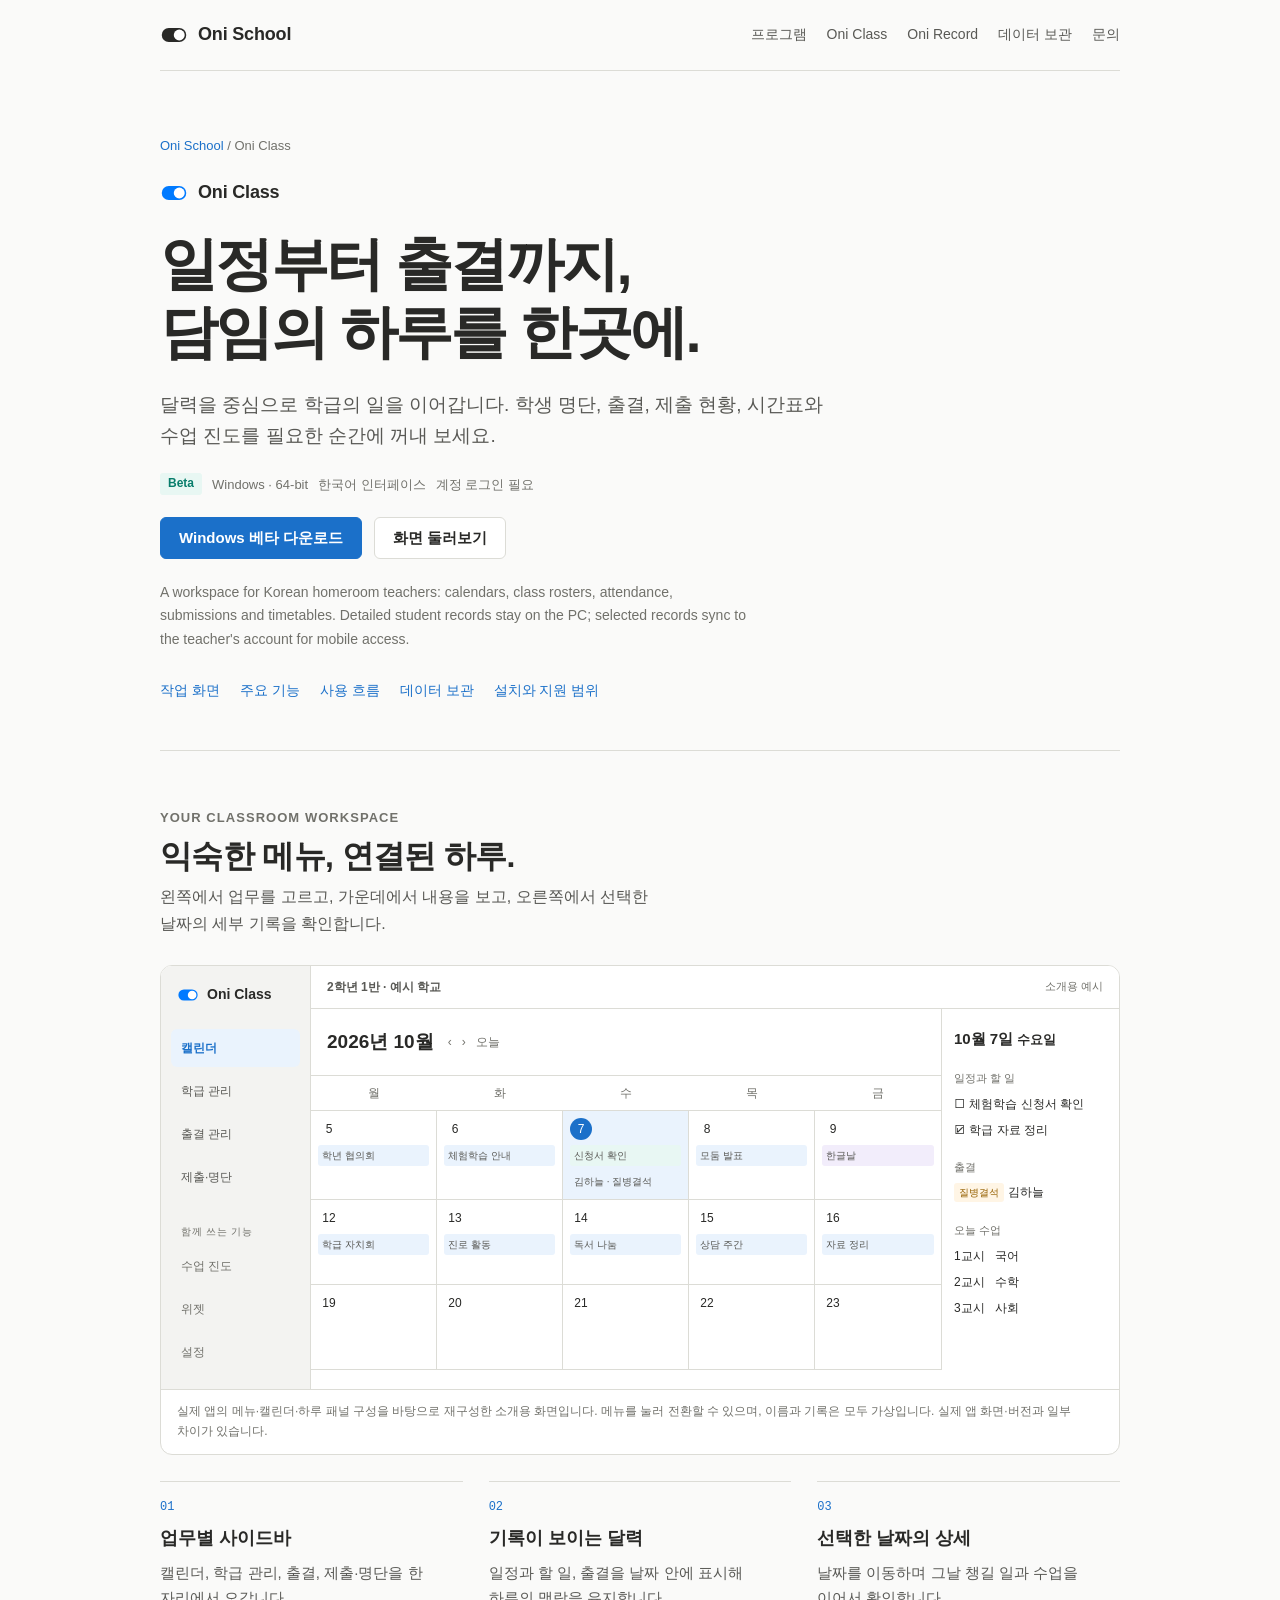
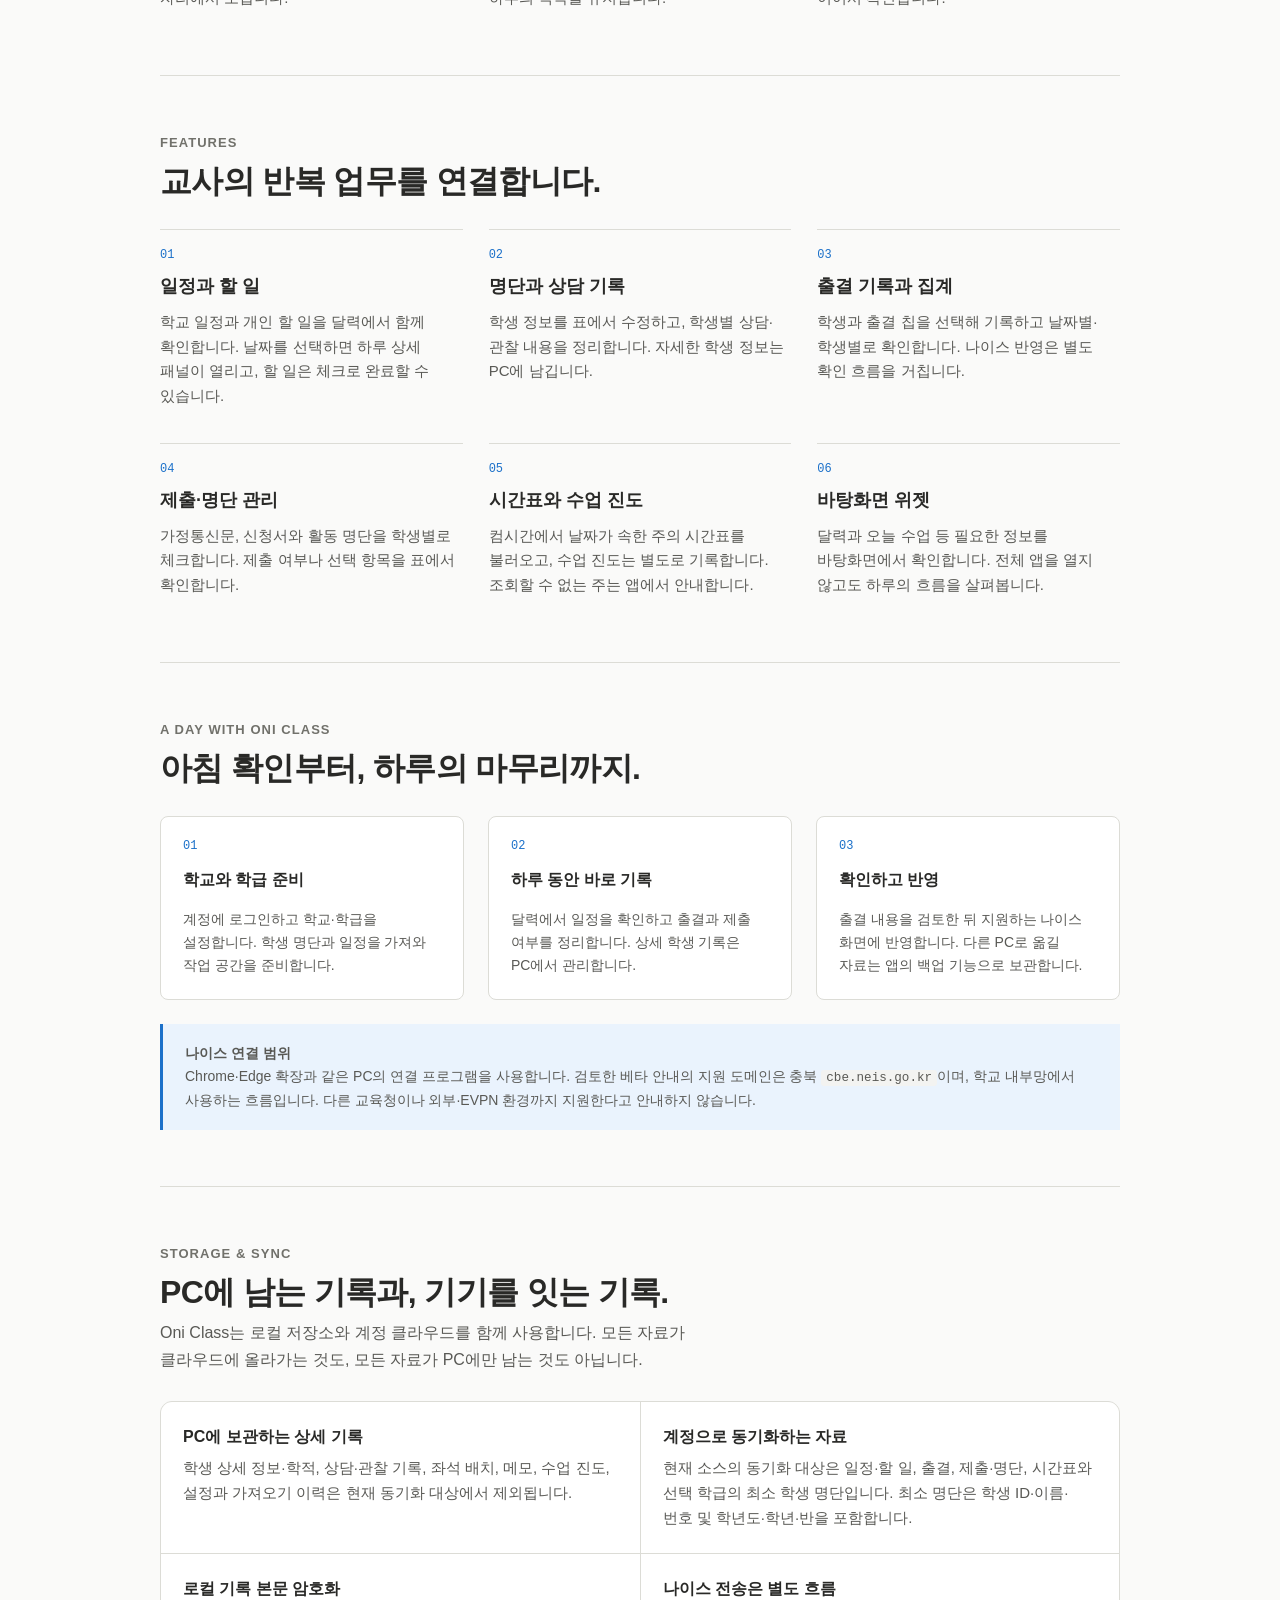
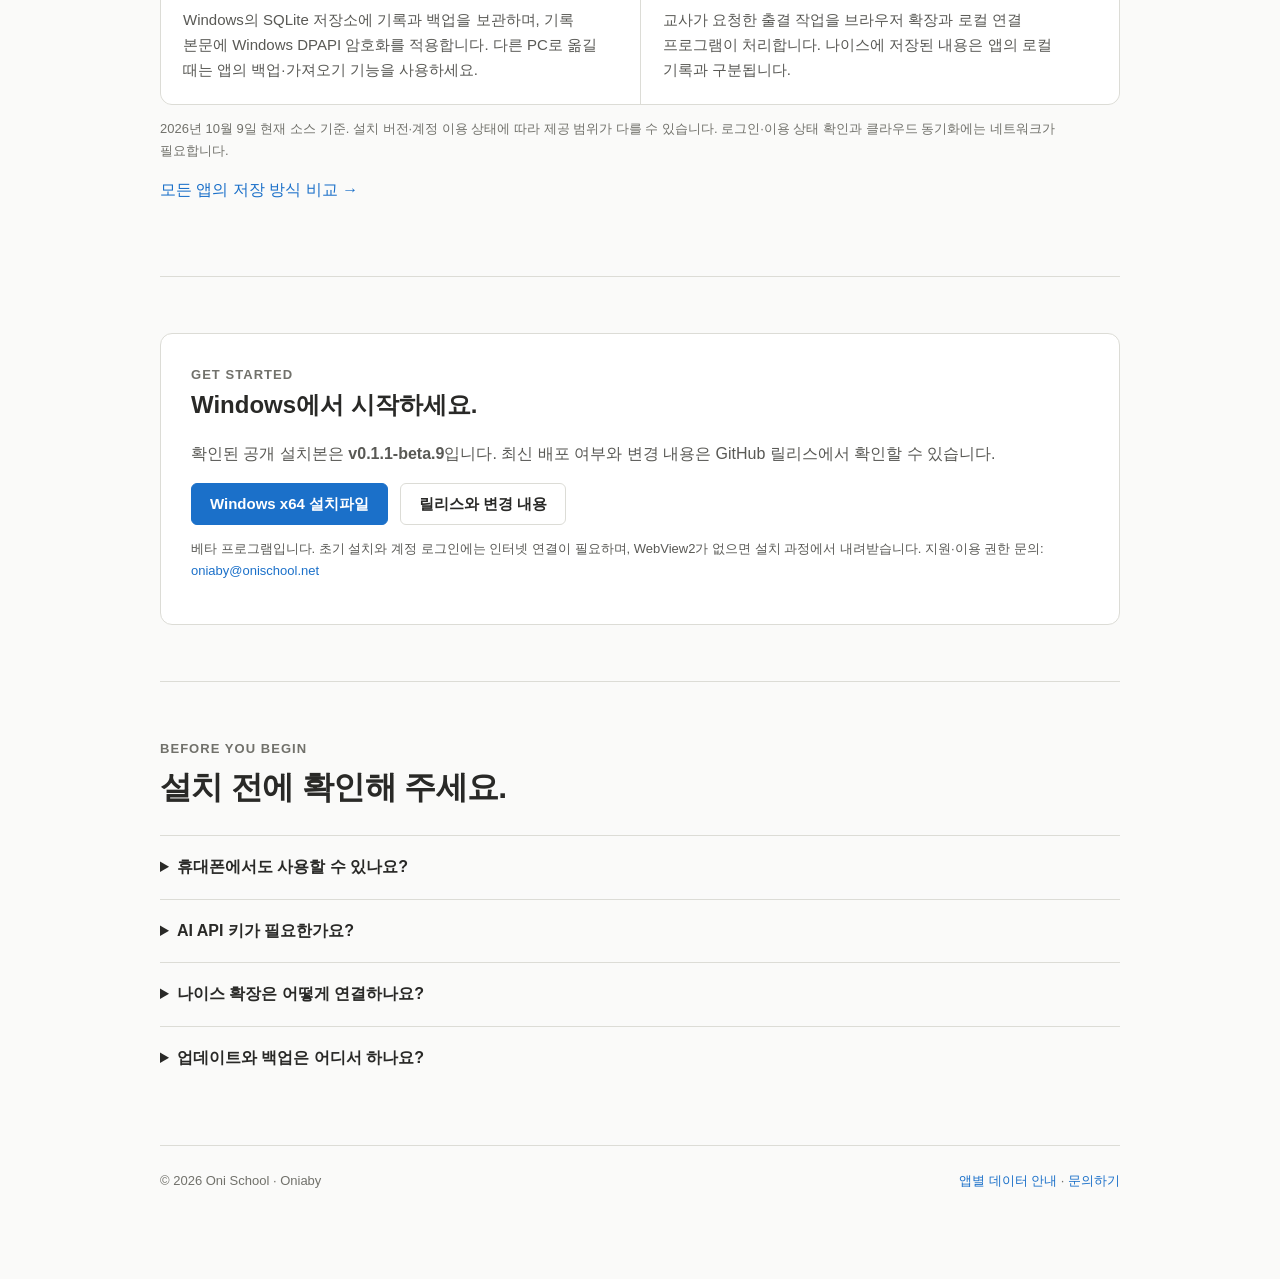
==== oni-class/index.html @ 9198462e "Add Oni Class product tour and correct app-specific data handling" ====
<!doctype html>
<html lang="ko">
  <head>
    <meta charset="utf-8" />
    <meta name="viewport" content="width=device-width,initial-scale=1" />
    <title>Oni Class — 일정부터 출결까지, 담임의 하루를 한곳에</title>
    <meta
      name="description"
      content="Oni Class의 캘린더, 학급 관리, 출결, 제출·명단과 데이터 저장 범위를 알아보세요. Windows 64비트 베타를 제공합니다."
    />
    <meta name="theme-color" content="#fafaf9" />
    <link rel="canonical" href="https://onischool.net/oni-class/" />
    <meta
      property="og:title"
      content="Oni Class — 일정부터 출결까지, 담임의 하루를 한곳에"
    />
    <meta
      property="og:description"
      content="Oni Class의 캘린더, 학급 관리, 출결, 제출·명단과 데이터 저장 범위를 알아보세요. Windows 64비트 베타를 제공합니다."
    />
    <meta property="og:type" content="website" />
    <meta property="og:url" content="https://onischool.net/oni-class/" />
    <link rel="stylesheet" href="../assets/site.css" />
    <link rel="stylesheet" href="../assets/class-tour.css" />
    <script src="../assets/site.js" defer></script>
  </head>
  <body>
    <a class="skip" href="#main">본문으로 건너뛰기</a>
    <div class="wrap">
      <header class="top">
        <a class="brand" href="../"
          ><svg
            class="sw"
            style="--c: var(--text)"
            viewBox="0 0 256 256"
            width="28"
            height="28"
            aria-hidden="true"
          >
            <rect x="16" y="64" width="224" height="128" rx="64" />
            <circle cx="176" cy="128" r="50" /></svg
          >Oni School</a
        >
        <nav aria-label="주요 메뉴">
          <a href="../#apps">프로그램</a><a href="../oni-class/">Oni Class</a
          ><a href="../oni-record/">Oni Record</a
          ><a href="../#data">데이터 보관</a><a href="../#contact">문의</a>
        </nav>
      </header>
      <main id="main">
        <div class="hero">
          <div class="crumb"><a href="../">Oni School</a> / Oni Class</div>
          <div class="brand">
            <svg
              class="sw"
              style="--c: var(--class)"
              viewBox="0 0 256 256"
              width="28"
              height="28"
              aria-hidden="true"
            >
              <rect x="16" y="64" width="224" height="128" rx="64" />
              <circle cx="176" cy="128" r="50" /></svg
            >Oni Class
          </div>
          <h1>일정부터 출결까지,<br />담임의 하루를 한곳에.</h1>
          <p class="lead">
            달력을 중심으로 학급의 일을 이어갑니다. 학생 명단, 출결, 제출 현황,
            시간표와 수업 진도를 필요한 순간에 꺼내 보세요.
          </p>
          <div class="meta">
            <span class="tag beta">Beta</span><span>Windows · 64-bit</span
            ><span>한국어 인터페이스</span><span>계정 로그인 필요</span>
          </div>
          <div class="cta">
            <a class="btn primary" href="#download">Windows 베타 다운로드</a
            ><a class="btn" href="#workspace">화면 둘러보기</a>
          </div>
          <p class="english" lang="en">
            A workspace for Korean homeroom teachers: calendars, class rosters,
            attendance, submissions and timetables. Detailed student records
            stay on the PC; selected records sync to the teacher's account for
            mobile access.
          </p>
          <ul class="tour-links" aria-label="이 페이지의 내용">
            <li><a href="#workspace">작업 화면</a></li>
            <li><a href="#features">주요 기능</a></li>
            <li><a href="#workflow">사용 흐름</a></li>
            <li><a href="#data">데이터 보관</a></li>
            <li><a href="#download">설치와 지원 범위</a></li>
          </ul>
        </div>
        <section id="workspace">
          <div class="sec-head">
            <div class="eyebrow">Your classroom workspace</div>
            <h2>익숙한 메뉴, 연결된 하루.</h2>
            <p>
              왼쪽에서 업무를 고르고, 가운데에서 내용을 보고, 오른쪽에서 선택한
              날짜의 세부 기록을 확인합니다.
            </p>
          </div>
          <figure class="preview" data-demo>
            <div
              class="preview-scroll"
              tabindex="0"
              aria-label="Oni Class 예시 화면, 좁은 화면에서는 가로로 스크롤"
            >
              <div class="app-window">
                <aside class="app-side">
                  <div class="app-wordmark">
                    <svg
                      class="sw"
                      style="--c: var(--class)"
                      viewBox="0 0 256 256"
                      width="28"
                      height="28"
                      aria-hidden="true"
                    >
                      <rect x="16" y="64" width="224" height="128" rx="64" />
                      <circle cx="176" cy="128" r="50" /></svg
                    ><b>Oni Class</b>
                  </div>
                  <div
                    class="demo-menu"
                    role="tablist"
                    aria-label="앱 화면 둘러보기"
                    aria-orientation="vertical"
                  >
                    <button
                      type="button"
                      id="class-tab-calendar"
                      role="tab"
                      aria-selected="true"
                      aria-controls="class-calendar"
                      tabindex="0"
                    >
                      캘린더</button
                    ><button
                      type="button"
                      id="class-tab-students"
                      role="tab"
                      aria-selected="false"
                      aria-controls="class-students"
                      tabindex="-1"
                    >
                      학급 관리</button
                    ><button
                      type="button"
                      id="class-tab-attendance"
                      role="tab"
                      aria-selected="false"
                      aria-controls="class-attendance"
                      tabindex="-1"
                    >
                      출결 관리</button
                    ><button
                      type="button"
                      id="class-tab-surveys"
                      role="tab"
                      aria-selected="false"
                      aria-controls="class-surveys"
                      tabindex="-1"
                    >
                      제출·명단
                    </button>
                  </div>
                  <div class="demo-label">함께 쓰는 기능</div>
                  <div class="demo-menu">
                    <span class="inactive">수업 진도</span
                    ><span class="inactive">위젯</span
                    ><span class="inactive">설정</span>
                  </div>
                </aside>
                <div class="app-main">
                  <div class="app-bar">
                    <b>2학년 1반 · 예시 학교</b
                    ><span class="sample-status">소개용 예시</span>
                  </div>
                  <div
                    id="class-calendar"
                    role="tabpanel"
                    aria-labelledby="class-tab-calendar"
                    tabindex="0"
                  >
                    <div class="calendar-split">
                      <div>
                        <div class="calendar-tool">
                          <strong>2026년 10월</strong
                          ><span>‹ &nbsp; › &nbsp; 오늘</span>
                        </div>
                        <div class="calendar-grid">
                          <div class="weekday">월</div>
                          <div class="weekday">화</div>
                          <div class="weekday">수</div>
                          <div class="weekday">목</div>
                          <div class="weekday">금</div>
                          <div class="calendar-cell">
                            <time datetime="2026-10-05">5</time
                            ><span class="cal-event">학년 협의회</span>
                          </div>
                          <div class="calendar-cell">
                            <time datetime="2026-10-06">6</time
                            ><span class="cal-event">체험학습 안내</span>
                          </div>
                          <div class="calendar-cell selected">
                            <time datetime="2026-10-07">7</time
                            ><span class="cal-event green">신청서 확인</span
                            ><span class="cal-event">김하늘 · 질병결석</span>
                          </div>
                          <div class="calendar-cell">
                            <time datetime="2026-10-08">8</time
                            ><span class="cal-event">모둠 발표</span>
                          </div>
                          <div class="calendar-cell">
                            <time datetime="2026-10-09">9</time
                            ><span class="cal-event purple">한글날</span>
                          </div>
                          <div class="calendar-cell">
                            <time datetime="2026-10-12">12</time
                            ><span class="cal-event">학급 자치회</span>
                          </div>
                          <div class="calendar-cell">
                            <time datetime="2026-10-13">13</time
                            ><span class="cal-event">진로 활동</span>
                          </div>
                          <div class="calendar-cell">
                            <time datetime="2026-10-14">14</time
                            ><span class="cal-event">독서 나눔</span>
                          </div>
                          <div class="calendar-cell">
                            <time datetime="2026-10-15">15</time
                            ><span class="cal-event">상담 주간</span>
                          </div>
                          <div class="calendar-cell">
                            <time datetime="2026-10-16">16</time
                            ><span class="cal-event">자료 정리</span>
                          </div>
                          <div class="calendar-cell">
                            <time datetime="2026-10-19">19</time>
                          </div>
                          <div class="calendar-cell">
                            <time datetime="2026-10-20">20</time>
                          </div>
                          <div class="calendar-cell">
                            <time datetime="2026-10-21">21</time>
                          </div>
                          <div class="calendar-cell">
                            <time datetime="2026-10-22">22</time>
                          </div>
                          <div class="calendar-cell">
                            <time datetime="2026-10-23">23</time>
                          </div>
                        </div>
                      </div>
                      <aside class="day-panel">
                        <h3>10월 7일 <small>수요일</small></h3>
                        <h4>일정과 할 일</h4>
                        <p>☐ 체험학습 신청서 확인</p>
                        <p>☑ 학급 자료 정리</p>
                        <h4>출결</h4>
                        <p>
                          <span class="demo-chip yellow">질병결석</span>김하늘
                        </p>
                        <h4>오늘 수업</h4>
                        <p>1교시 &nbsp; 국어</p>
                        <p>2교시 &nbsp; 수학</p>
                        <p>3교시 &nbsp; 사회</p>
                      </aside>
                    </div>
                  </div>
                  <div
                    id="class-students"
                    role="tabpanel"
                    aria-labelledby="class-tab-students"
                    tabindex="0"
                    hidden
                  >
                    <div class="demo-content">
                      <h3>학급 관리</h3>
                      <p>2학년 1반 · 학생을 선택해 상세 기록을 살펴보세요.</p>
                      <table class="demo-table">
                        <thead>
                          <tr>
                            <th scope="col">번호</th>
                            <th scope="col">이름</th>
                            <th scope="col">학급</th>
                            <th scope="col">메모</th>
                          </tr>
                        </thead>
                        <tbody>
                          <tr class="selected-row">
                            <td>01</td>
                            <td>김하늘</td>
                            <td>2학년 1반</td>
                            <td>독서 활동 상담</td>
                          </tr>
                          <tr>
                            <td>02</td>
                            <td>이도윤</td>
                            <td>2학년 1반</td>
                            <td>모둠 발표 참여</td>
                          </tr>
                          <tr>
                            <td>03</td>
                            <td>박서연</td>
                            <td>2학년 1반</td>
                            <td>진로 상담 예정</td>
                          </tr>
                        </tbody>
                      </table>
                      <p class="hint" style="margin-top: 22px">
                        학생 상세 정보와 상담 기록은 PC에 보관합니다.
                      </p>
                    </div>
                  </div>
                  <div
                    id="class-attendance"
                    role="tabpanel"
                    aria-labelledby="class-tab-attendance"
                    tabindex="0"
                    hidden
                  >
                    <div class="demo-content">
                      <h3>출결 관리</h3>
                      <p>
                        날짜와 학생별로 출결을 모아 보고, 나이스 반영 전에
                        확인합니다.
                      </p>
                      <table class="demo-table">
                        <thead>
                          <tr>
                            <th scope="col">날짜</th>
                            <th scope="col">학생</th>
                            <th scope="col">구분</th>
                            <th scope="col">사유</th>
                          </tr>
                        </thead>
                        <tbody>
                          <tr class="selected-row">
                            <td>10.07</td>
                            <td>김하늘</td>
                            <td><span class="demo-chip yellow">결석</span></td>
                            <td>질병</td>
                          </tr>
                          <tr>
                            <td>10.06</td>
                            <td>이도윤</td>
                            <td><span class="demo-chip">조퇴</span></td>
                            <td>인정</td>
                          </tr>
                          <tr>
                            <td>10.05</td>
                            <td>박서연</td>
                            <td><span class="demo-chip green">지각</span></td>
                            <td>질병</td>
                          </tr>
                        </tbody>
                      </table>
                      <p class="hint" style="margin-top: 22px">
                        나이스 반영은 앱에서 별도로 요청합니다.
                      </p>
                    </div>
                  </div>
                  <div
                    id="class-surveys"
                    role="tabpanel"
                    aria-labelledby="class-tab-surveys"
                    tabindex="0"
                    hidden
                  >
                    <div class="demo-content">
                      <h3>제출·명단</h3>
                      <p>
                        체험학습 신청서 · 학생별 제출 여부를 한눈에 확인합니다.
                      </p>
                      <table class="demo-table">
                        <thead>
                          <tr>
                            <th scope="col">번호</th>
                            <th scope="col">이름</th>
                            <th scope="col">신청서</th>
                            <th scope="col">보호자 동의</th>
                          </tr>
                        </thead>
                        <tbody>
                          <tr class="selected-row">
                            <td>01</td>
                            <td>김하늘</td>
                            <td><span class="demo-chip green">제출</span></td>
                            <td>확인</td>
                          </tr>
                          <tr>
                            <td>02</td>
                            <td>이도윤</td>
                            <td>
                              <span class="demo-chip yellow">미제출</span>
                            </td>
                            <td>확인 전</td>
                          </tr>
                          <tr>
                            <td>03</td>
                            <td>박서연</td>
                            <td><span class="demo-chip green">제출</span></td>
                            <td>확인</td>
                          </tr>
                        </tbody>
                      </table>
                      <p class="hint" style="margin-top: 22px">
                        현재 소스에서는 제출·명단을 모바일과 동기화합니다.
                      </p>
                    </div>
                  </div>
                </div>
              </div>
            </div>
            <figcaption>
              실제 앱의 메뉴·캘린더·하루 패널 구성을 바탕으로 재구성한 소개용
              화면입니다. 메뉴를 눌러 전환할 수 있으며, 이름과 기록은 모두
              가상입니다. 실제 앱 화면·버전과 일부 차이가 있습니다.
            </figcaption>
          </figure>
          <div class="feature-grid" style="margin-top: 26px">
            <article class="feature-item">
              <div class="number">01</div>
              <h3>업무별 사이드바</h3>
              <p>캘린더, 학급 관리, 출결, 제출·명단을 한 자리에서 오갑니다.</p>
            </article>
            <article class="feature-item">
              <div class="number">02</div>
              <h3>기록이 보이는 달력</h3>
              <p>
                일정과 할 일, 출결을 날짜 안에 표시해 하루의 맥락을 유지합니다.
              </p>
            </article>
            <article class="feature-item">
              <div class="number">03</div>
              <h3>선택한 날짜의 상세</h3>
              <p>날짜를 이동하며 그날 챙길 일과 수업을 이어서 확인합니다.</p>
            </article>
          </div>
        </section>
        <section id="features">
          <div class="sec-head">
            <div class="eyebrow">Features</div>
            <h2>교사의 반복 업무를 연결합니다.</h2>
          </div>
          <div class="feature-grid">
            <article class="feature-item">
              <div class="number">01</div>
              <h3>일정과 할 일</h3>
              <p>
                학교 일정과 개인 할 일을 달력에서 함께 확인합니다. 날짜를
                선택하면 하루 상세 패널이 열리고, 할 일은 체크로 완료할 수
                있습니다.
              </p>
            </article>
            <article class="feature-item">
              <div class="number">02</div>
              <h3>명단과 상담 기록</h3>
              <p>
                학생 정보를 표에서 수정하고, 학생별 상담·관찰 내용을 정리합니다.
                자세한 학생 정보는 PC에 남깁니다.
              </p>
            </article>
            <article class="feature-item">
              <div class="number">03</div>
              <h3>출결 기록과 집계</h3>
              <p>
                학생과 출결 칩을 선택해 기록하고 날짜별·학생별로 확인합니다.
                나이스 반영은 별도 확인 흐름을 거칩니다.
              </p>
            </article>
            <article class="feature-item">
              <div class="number">04</div>
              <h3>제출·명단 관리</h3>
              <p>
                가정통신문, 신청서와 활동 명단을 학생별로 체크합니다. 제출
                여부나 선택 항목을 표에서 확인합니다.
              </p>
            </article>
            <article class="feature-item">
              <div class="number">05</div>
              <h3>시간표와 수업 진도</h3>
              <p>
                컴시간에서 날짜가 속한 주의 시간표를 불러오고, 수업 진도는
                별도로 기록합니다. 조회할 수 없는 주는 앱에서 안내합니다.
              </p>
            </article>
            <article class="feature-item">
              <div class="number">06</div>
              <h3>바탕화면 위젯</h3>
              <p>
                달력과 오늘 수업 등 필요한 정보를 바탕화면에서 확인합니다. 전체
                앱을 열지 않고도 하루의 흐름을 살펴봅니다.
              </p>
            </article>
          </div>
        </section>
        <section id="workflow">
          <div class="sec-head">
            <div class="eyebrow">A day with Oni Class</div>
            <h2>아침 확인부터, 하루의 마무리까지.</h2>
          </div>
          <ol class="flow-steps">
            <li>
              <b>학교와 학급 준비</b>
              <p>
                계정에 로그인하고 학교·학급을 설정합니다. 학생 명단과 일정을
                가져와 작업 공간을 준비합니다.
              </p>
            </li>
            <li>
              <b>하루 동안 바로 기록</b>
              <p>
                달력에서 일정을 확인하고 출결과 제출 여부를 정리합니다. 상세
                학생 기록은 PC에서 관리합니다.
              </p>
            </li>
            <li>
              <b>확인하고 반영</b>
              <p>
                출결 내용을 검토한 뒤 지원하는 나이스 화면에 반영합니다. 다른
                PC로 옮길 자료는 앱의 백업 기능으로 보관합니다.
              </p>
            </li>
          </ol>
          <div class="callout">
            <b>나이스 연결 범위</b><br />Chrome·Edge 확장과 같은 PC의 연결
            프로그램을 사용합니다. 검토한 베타 안내의 지원 도메인은 충북
            <code>cbe.neis.go.kr</code>이며, 학교 내부망에서 사용하는
            흐름입니다. 다른 교육청이나 외부·EVPN 환경까지 지원한다고 안내하지
            않습니다.
          </div>
        </section>
        <section id="data">
          <div class="sec-head">
            <div class="eyebrow">Storage & sync</div>
            <h2>PC에 남는 기록과, 기기를 잇는 기록.</h2>
            <p>
              Oni Class는 로컬 저장소와 계정 클라우드를 함께 사용합니다. 모든
              자료가 클라우드에 올라가는 것도, 모든 자료가 PC에만 남는 것도
              아닙니다.
            </p>
          </div>
          <div class="facts">
            <div class="fact">
              <h3>PC에 보관하는 상세 기록</h3>
              <p>
                학생 상세 정보·학적, 상담·관찰 기록, 좌석 배치, 메모, 수업 진도,
                설정과 가져오기 이력은 현재 동기화 대상에서 제외됩니다.
              </p>
            </div>
            <div class="fact">
              <h3>계정으로 동기화하는 자료</h3>
              <p>
                현재 소스의 동기화 대상은 일정·할 일, 출결, 제출·명단, 시간표와
                선택 학급의 최소 학생 명단입니다. 최소 명단은 학생 ID·이름·번호
                및 학년도·학년·반을 포함합니다.
              </p>
            </div>
            <div class="fact">
              <h3>로컬 기록 본문 암호화</h3>
              <p>
                Windows의 SQLite 저장소에 기록과 백업을 보관하며, 기록 본문에
                Windows DPAPI 암호화를 적용합니다. 다른 PC로 옮길 때는 앱의
                백업·가져오기 기능을 사용하세요.
              </p>
            </div>
            <div class="fact">
              <h3>나이스 전송은 별도 흐름</h3>
              <p>
                교사가 요청한 출결 작업을 브라우저 확장과 로컬 연결 프로그램이
                처리합니다. 나이스에 저장된 내용은 앱의 로컬 기록과 구분됩니다.
              </p>
            </div>
          </div>
          <p class="hint">
            2026년 10월 9일 현재 소스 기준. 설치 버전·계정 이용 상태에 따라 제공
            범위가 다를 수 있습니다. 로그인·이용 상태 확인과 클라우드 동기화에는
            네트워크가 필요합니다.
          </p>
          <p><a href="../#data">모든 앱의 저장 방식 비교 →</a></p>
        </section>
        <section id="download">
          <div class="download-box">
            <div class="eyebrow">Get started</div>
            <h2>Windows에서 시작하세요.</h2>
            <p>
              확인된 공개 설치본은 <strong>v0.1.1-beta.9</strong>입니다. 최신
              배포 여부와 변경 내용은 GitHub 릴리스에서 확인할 수 있습니다.
            </p>
            <div class="cta">
              <a
                class="btn primary"
                href="https://github.com/yang102948549/oni-class/releases/download/v0.1.1-beta.9/OniClass_0.1.1-beta.9_x64-setup.exe"
                >Windows x64 설치파일</a
              ><a
                class="btn"
                href="https://github.com/yang102948549/oni-class/releases"
                >릴리스와 변경 내용</a
              >
            </div>
            <p class="hint">
              베타 프로그램입니다. 초기 설치와 계정 로그인에는 인터넷 연결이
              필요하며, WebView2가 없으면 설치 과정에서 내려받습니다. 지원·이용
              권한 문의:
              <a href="mailto:oniaby@onischool.net">oniaby@onischool.net</a>
            </p>
          </div>
        </section>
        <section id="faq">
          <div class="sec-head">
            <div class="eyebrow">Before you begin</div>
            <h2>설치 전에 확인해 주세요.</h2>
          </div>
          <details class="faq">
            <summary>휴대폰에서도 사용할 수 있나요?</summary>
            <p>
              같은 계정으로 연결하는 모바일 웹 화면이 있습니다. PC의 전체 기능을
              그대로 제공하는 방식은 아니며, 현재 소스에서는
              일정·출결·제출·명단과 시간표를 위한 모바일 기능을 제공합니다. 학생
              상세 정보 수정은 PC에서 합니다.
            </p>
          </details>
          <details class="faq">
            <summary>AI API 키가 필요한가요?</summary>
            <p>
              Oni Class의 일정·명단·출결 관리 흐름에는 개인 AI API 키가 필요하지
              않습니다. 개인 Gemini API 키를 사용하는 학생부 작성·점검 기능은
              별도 앱인 <a href="../oni-record/">Oni Record</a>에서 제공합니다.
            </p>
          </details>
          <details class="faq">
            <summary>나이스 확장은 어떻게 연결하나요?</summary>
            <p>
              앱의 나이스 연결 안내에 따라 확장을 설치하고 연결합니다. 검토한
              베타 안내는 웹스토어 승인 전 직접 설치 경로를 설명합니다. 학교에서
              확장이나 로컬 연결을 차단하는 경우에는 사용할 수 없습니다.
            </p>
          </details>
          <details class="faq">
            <summary>업데이트와 백업은 어디서 하나요?</summary>
            <p>
              설정 → 앱 업데이트에서 새 버전을 확인합니다. 중요한 작업을
              저장하고 진행 중인 나이스 반영을 마친 뒤 업데이트하세요. 학생 상세
              기록을 다른 PC로 옮길 때는 앱의 백업 기능을 사용합니다.
            </p>
          </details>
        </section>
      </main>
      <footer>
        <span>© 2026 Oni School · Oniaby</span
        ><span
          ><a href="../#data">앱별 데이터 안내</a> ·
          <a href="mailto:oniaby@onischool.net">문의하기</a></span
        >
      </footer>
    </div>
  </body>
</html>
---- assets/site.css ----
/* Oni School shared styles: tokens, base, header, sections, tags, buttons, footer.
   Detail pages (oni-record/ etc.) load this file and add page-specific rules inline. */
:root{
  --bg:#fafaf9; --surface:#ffffff; --subtle:#f3f3f1; --border:#dcdcd6;
  --text:#292927; --text-2:#595955; --muted:#71716b;
  --action:#1b70c9; --focus:#2383e2;
  --class:#007aff; --record:#e05252; --proctor:#149c95; --time:#8b65d8; --enroll:#e58a32;
  --class-soft:#eaf3fd; --record-soft:#fdeded; --proctor-soft:#e7f6f4; --time-soft:#f2edfb; --enroll-soft:#fff3e6;
  --ok:#087d6b; --ok-soft:#e8f7f3; --warn:#956000; --warn-soft:#fff5e5; --info:#1b70c9; --info-soft:#eaf3fd;
  --knob:#ffffff;
  --font:"Pretendard","Noto Sans KR",-apple-system,BlinkMacSystemFont,"Apple SD Gothic Neo","Malgun Gothic","Segoe UI",sans-serif;
  --mono:ui-monospace,"SF Mono",Menlo,Consolas,monospace;
  --r6:6px; --r12:12px;
  color-scheme:light;
}
@media (prefers-color-scheme: dark){:root:not([data-theme="light"]){
  --bg:#191919; --surface:#202020; --subtle:#262624; --border:#36362f;
  --text:rgba(255,255,255,.88); --text-2:rgba(255,255,255,.7); --muted:rgba(255,255,255,.52);
  --action:#5ea6ef; --focus:#5ea6ef;
  --class-soft:#16283d; --record-soft:#3a1f1f; --proctor-soft:#13302d; --time-soft:#2a2240; --enroll-soft:#3a2a18;
  --ok:#5fd0b9; --ok-soft:#163a33; --warn:#e9b45c; --warn-soft:#3a2e17; --info:#7ab6f2; --info-soft:#18304a;
  color-scheme:dark;
}}
:root[data-theme="dark"]{
  --bg:#191919; --surface:#202020; --subtle:#262624; --border:#36362f;
  --text:rgba(255,255,255,.88); --text-2:rgba(255,255,255,.7); --muted:rgba(255,255,255,.52);
  --action:#5ea6ef; --focus:#5ea6ef;
  --class-soft:#16283d; --record-soft:#3a1f1f; --proctor-soft:#13302d; --time-soft:#2a2240; --enroll-soft:#3a2a18;
  --ok:#5fd0b9; --ok-soft:#163a33; --warn:#e9b45c; --warn-soft:#3a2e17; --info:#7ab6f2; --info-soft:#18304a;
  color-scheme:dark;
}
*{box-sizing:border-box}
html{scroll-padding-top:16px}
body{background:var(--bg);color:var(--text);font-family:var(--font);font-size:16px;line-height:1.65;margin:0;padding-inline:20px;padding-block:0 64px;-webkit-font-smoothing:antialiased;word-break:keep-all}
img{max-width:100%}
.wrap{max-width:960px;margin:0 auto}
a{color:var(--action);text-decoration:none}
a:hover{text-decoration:underline}
a:focus-visible,button:focus-visible{outline:2px solid var(--focus);outline-offset:2px;border-radius:4px}
h1,h2,h3{text-wrap:balance;margin:0}
code{font-family:var(--mono);font-size:.9em;background:var(--subtle);padding:1px 5px;border-radius:3px}

/* Brand switch */
.sw{display:inline-block;flex:none}
.sw rect{fill:var(--c)}
.sw circle{fill:var(--knob)}

header.top{display:flex;align-items:center;justify-content:space-between;gap:16px;padding-block:20px;border-bottom:1px solid var(--border)}
.brand{display:flex;align-items:center;gap:10px;color:var(--text);font-weight:900;font-size:18px;letter-spacing:-.01em}
.brand:hover{text-decoration:none}
nav{display:flex;gap:20px;font-size:14px;font-weight:500}
nav a{color:var(--text-2)}

.eyebrow{font-size:13px;font-weight:700;letter-spacing:.08em;text-transform:uppercase;color:var(--muted)}
.cta{display:flex;flex-wrap:wrap;gap:12px}
.btn{display:inline-flex;align-items:center;height:42px;padding:0 18px;border-radius:var(--r6);font-weight:700;font-size:15px;border:1px solid var(--border);color:var(--text);background:var(--surface)}
.btn:hover{text-decoration:none;background:var(--subtle)}
.btn.primary{background:var(--action);border-color:var(--action);color:#fff}
.btn.primary:hover{filter:brightness(1.07);background:var(--action)}

section{padding-block:56px;border-top:1px solid var(--border)}
.sec-head{display:grid;gap:8px;margin-bottom:28px}
.sec-head h2{font-size:clamp(24px,4vw,32px);letter-spacing:-.02em;font-weight:900;line-height:1.25}
.sec-head p{color:var(--text-2);margin:0;max-width:60ch}

.tag{display:inline-flex;align-items:center;height:22px;padding:0 8px;border-radius:3px;font-size:12px;font-weight:700;white-space:nowrap}
.tag.beta{background:var(--ok-soft);color:var(--ok)}
.tag.dev{background:var(--info-soft);color:var(--info)}
.tag.plan{background:var(--subtle);color:var(--muted)}

.facts{display:grid;grid-template-columns:repeat(2,minmax(0,1fr));gap:1px;background:var(--border);border:1px solid var(--border);border-radius:var(--r12);overflow:hidden}
.fact{background:var(--surface);padding:22px}
.fact h3{font-size:16px;font-weight:700;margin-bottom:6px}
.fact p{margin:0;color:var(--text-2);font-size:15px}

footer{border-top:1px solid var(--border);padding-block:24px;display:flex;flex-wrap:wrap;justify-content:space-between;gap:12px;color:var(--muted);font-size:13px}

@media (max-width:760px){
  .facts{grid-template-columns:minmax(0,1fr)}
  nav{display:none}
}
---- assets/class-tour.css ----
/* Website adaptation of Oni Class's sidebar, calendar and day-panel layout. */
.skip {
  position: absolute;
  top: -60px;
  left: 16px;
  background: var(--surface);
  padding: 10px;
  z-index: 20;
}
.skip:focus {
  top: 8px;
}
.hero {
  padding: 64px 0 48px;
  display: grid;
  gap: 22px;
}
.hero h1 {
  font-size: clamp(36px, 6vw, 58px);
  line-height: 1.18;
  letter-spacing: -0.045em;
  max-width: 18ch;
}
.lead {
  font-size: 19px;
  color: var(--text-2);
  max-width: 65ch;
  margin: 0;
}
.meta {
  display: flex;
  gap: 10px;
  flex-wrap: wrap;
  align-items: center;
  color: var(--muted);
  font-size: 13px;
}
.hero .english {
  font-size: 14px;
  max-width: 76ch;
  color: var(--muted);
  margin: 0;
}
.crumb {
  font-size: 13px;
  color: var(--muted);
}
.app-list {
  border: 1px solid var(--border);
  border-radius: 12px;
  overflow: hidden;
  background: var(--surface);
}
.app-row {
  display: grid;
  grid-template-columns: 32px 1fr auto;
  gap: 16px;
  padding: 25px;
  border-top: 1px solid var(--border);
}
.app-row:first-child {
  border-top: 0;
}
.app-row h3 {
  font-size: 20px;
}
.app-row p {
  margin: 5px 0 10px;
  color: var(--text-2);
  font-size: 15px;
}
.app-row small {
  color: var(--muted);
  font-weight: 400;
  font-size: 13px;
}
.app-links {
  display: flex;
  flex-wrap: wrap;
  gap: 16px;
  font-size: 14px;
}
.app-row .sw {
  width: 28px;
  height: 28px;
}
.hint {
  color: var(--muted);
  font-size: 13px;
}
.tour-links {
  display: flex;
  flex-wrap: wrap;
  gap: 8px 20px;
  list-style: none;
  padding: 0;
  margin: 6px 0 0;
  font-size: 14px;
}
.preview {
  margin: 0;
  border: 1px solid var(--border);
  border-radius: 12px;
  overflow: hidden;
  background: var(--surface);
}
.preview figcaption {
  padding: 12px 16px;
  border-top: 1px solid var(--border);
  font-size: 12px;
  color: var(--muted);
}
.preview-scroll {
  overflow-x: auto;
}
.app-window {
  display: grid;
  grid-template-columns: 150px minmax(0, 1fr);
  min-width: 780px;
  min-height: 420px;
  font-size: 12px;
  line-height: 1.5;
  background: var(--surface);
}
.app-side {
  padding: 18px 10px;
  background: var(--subtle);
  border-right: 1px solid var(--border);
}
.app-wordmark {
  display: flex;
  align-items: center;
  gap: 8px;
  margin: 0 6px 23px;
  font-size: 14px;
}
.app-wordmark .sw {
  width: 22px;
  height: 22px;
}
.demo-menu {
  display: grid;
  gap: 5px;
}
.demo-menu button {
  font: inherit;
  color: var(--text-2);
  text-align: left;
  border: 0;
  background: transparent;
  border-radius: 6px;
  padding: 10px;
  cursor: pointer;
}
.demo-menu button[aria-selected="true"] {
  background: var(--class-soft);
  color: var(--action);
  font-weight: 700;
}
.demo-menu button:hover {
  background: var(--border);
}
.demo-menu button:focus-visible {
  outline: 2px solid var(--focus);
  outline-offset: -2px;
}
.demo-menu .inactive {
  padding: 10px;
  color: var(--muted);
}
.demo-label {
  font-size: 10px;
  letter-spacing: 0.08em;
  color: var(--muted);
  margin: 28px 10px 8px;
}
.app-main {
  min-width: 0;
}
.app-bar {
  padding: 12px 16px;
  border-bottom: 1px solid var(--border);
  display: flex;
  justify-content: space-between;
  color: var(--text-2);
}
.sample-status {
  color: var(--muted);
  font-size: 11px;
}
.calendar-split {
  display: grid;
  grid-template-columns: minmax(0, 1fr) 178px;
}
.calendar-tool {
  display: flex;
  align-items: center;
  gap: 14px;
  padding: 19px 16px;
  border-bottom: 1px solid var(--border);
}
.calendar-tool strong {
  font-size: 19px;
}
.calendar-tool span {
  color: var(--muted);
}
.calendar-grid {
  display: grid;
  grid-template-columns: repeat(5, minmax(0, 1fr));
}
.weekday {
  padding: 8px;
  text-align: center;
  color: var(--muted);
  border-bottom: 1px solid var(--border);
}
.calendar-cell {
  min-height: 85px;
  border-right: 1px solid var(--border);
  border-bottom: 1px solid var(--border);
  padding: 7px;
  overflow: hidden;
}
.calendar-cell:nth-child(5n) {
  border-right: 0;
}
.calendar-cell time {
  display: inline-grid;
  place-items: center;
  width: 22px;
  height: 22px;
  font-variant-numeric: tabular-nums;
}
.calendar-cell.selected {
  background: var(--class-soft);
}
.calendar-cell.selected time {
  border-radius: 50%;
  background: var(--action);
  color: white;
}
.cal-event {
  display: block;
  font-size: 10px;
  line-height: 1.5;
  padding: 3px 4px;
  margin-top: 5px;
  border-radius: 3px;
  background: var(--class-soft);
  color: var(--text-2);
  overflow-wrap: anywhere;
}
.cal-event.purple {
  background: var(--time-soft);
}
.cal-event.green {
  background: var(--ok-soft);
}
.day-panel {
  border-left: 1px solid var(--border);
  padding: 19px 12px;
}
.day-panel h3 {
  font-size: 15px;
  margin-bottom: 20px;
}
.day-panel h4 {
  font-size: 11px;
  font-weight: 500;
  color: var(--muted);
  margin: 20px 0 8px;
}
.day-panel p {
  margin: 8px 0;
}
.demo-chip {
  display: inline-block;
  font-size: 10px;
  padding: 2px 5px;
  border-radius: 3px;
  background: var(--class-soft);
  color: var(--info);
  margin-right: 4px;
}
.demo-chip.green {
  background: var(--ok-soft);
  color: var(--ok);
}
.demo-chip.yellow {
  background: var(--warn-soft);
  color: var(--warn);
}
.demo-content {
  padding: 24px;
}
.demo-content h3 {
  font-size: 22px;
  margin-bottom: 6px;
}
.demo-content p {
  color: var(--text-2);
  margin: 0 0 20px;
}
.demo-table {
  border-collapse: collapse;
  width: 100%;
  font-size: 12px;
}
.demo-table th,
.demo-table td {
  padding: 12px 9px;
  border-bottom: 1px solid var(--border);
  text-align: left;
}
.demo-table th {
  background: var(--subtle);
  font-weight: 500;
  color: var(--text-2);
}
.demo-table .selected-row {
  background: var(--class-soft);
}
[hidden] {
  display: none !important;
}
.feature-grid {
  display: grid;
  grid-template-columns: repeat(3, minmax(0, 1fr));
  gap: 26px;
}
.feature-item {
  border-top: 1px solid var(--border);
  padding-top: 18px;
}
.feature-item .number {
  font: 12px var(--mono);
  color: var(--action);
  margin-bottom: 10px;
}
.feature-item h3 {
  font-size: 18px;
}
.feature-item p {
  font-size: 15px;
  color: var(--text-2);
  margin: 8px 0;
}
.flow-steps {
  display: grid;
  grid-template-columns: repeat(3, minmax(0, 1fr));
  gap: 24px;
  list-style: none;
  padding: 0;
  counter-reset: step;
}
.flow-steps li {
  counter-increment: step;
  border: 1px solid var(--border);
  border-radius: 8px;
  padding: 22px;
  background: var(--surface);
}
.flow-steps li:before {
  content: "0" counter(step);
  font: 12px var(--mono);
  color: var(--action);
  display: block;
  margin-bottom: 14px;
}
.flow-steps b {
  display: block;
}
.flow-steps p {
  font-size: 14px;
  color: var(--text-2);
  margin-bottom: 0;
}
.table-scroll {
  overflow-x: auto;
  border: 1px solid var(--border);
  border-radius: 8px;
  background: var(--surface);
}
.data-table {
  border-collapse: collapse;
  width: 100%;
  font-size: 14px;
}
.data-table th,
.data-table td {
  padding: 18px;
  text-align: left;
  vertical-align: top;
  border-bottom: 1px solid var(--border);
}
.data-table tr:last-child td,
.data-table tr:last-child th {
  border-bottom: 0;
}
.data-table thead th {
  background: var(--subtle);
  color: var(--text-2);
  font-size: 12px;
  font-weight: 500;
}
.data-table tbody th {
  width: 21%;
  min-width: 125px;
}
.data-table p {
  margin: 0 0 8px;
}
.data-table small {
  display: block;
  color: var(--muted);
  margin-top: 8px;
}
.callout {
  border-left: 3px solid var(--action);
  background: var(--class-soft);
  padding: 18px 22px;
  margin-top: 24px;
  font-size: 14px;
  color: var(--text-2);
}
.about-grid {
  display: grid;
  grid-template-columns: 1.3fr 1fr;
  gap: 40px;
}
.about-grid p {
  color: var(--text-2);
}
.contact-card {
  border: 1px solid var(--border);
  border-radius: 10px;
  padding: 24px;
  background: var(--surface);
  align-self: start;
}
.contact-card a {
  overflow-wrap: anywhere;
}
.contact-card button {
  font: inherit;
  font-size: 13px;
  padding: 7px 12px;
  border: 1px solid var(--border);
  border-radius: 6px;
  color: var(--text);
  background: var(--subtle);
  cursor: pointer;
}
.contact-card [role="status"] {
  display: block;
  min-height: 24px;
  font-size: 12px;
  color: var(--muted);
  margin-top: 8px;
}
.faq {
  border-top: 1px solid var(--border);
  padding: 18px 0;
}
.faq summary {
  font-weight: 700;
  cursor: pointer;
}
.faq p {
  color: var(--text-2);
  font-size: 15px;
}
.download-box {
  padding: 30px;
  border: 1px solid var(--border);
  background: var(--surface);
  border-radius: 12px;
}
.download-box h2 {
  margin-bottom: 14px;
}
.download-box p {
  color: var(--text-2);
}
@media (max-width: 760px) {
  header.top {
    align-items: flex-start;
    flex-direction: column;
    gap: 12px;
  }
  header.top nav {
    display: flex;
    flex-wrap: wrap;
    gap: 8px 18px;
    font-size: 13px;
  }
  .hero {
    padding: 42px 0 36px;
  }
  .hero h1 {
    max-width: none;
  }
  .lead {
    font-size: 17px;
  }
  .feature-grid,
  .flow-steps {
    grid-template-columns: 1fr;
  }
  .about-grid {
    grid-template-columns: 1fr;
    gap: 20px;
  }
  .app-row {
    grid-template-columns: 25px 1fr;
    padding: 20px;
    gap: 12px;
  }
  .app-row > .tag {
    grid-column: 2;
    justify-self: start;
  }
  .app-row .sw {
    width: 24px;
    height: 24px;
  }
  .data-table {
    min-width: 600px;
  }
  .app-window {
    min-width: 700px;
    grid-template-columns: 132px 1fr;
  }
  .calendar-split {
    grid-template-columns: minmax(0, 1fr) 150px;
  }
  .download-box {
    padding: 22px;
  }
  section {
    padding-block: 40px;
  }
}
@media (prefers-reduced-motion: reduce) {
  html {
    scroll-behavior: auto;
  }
}
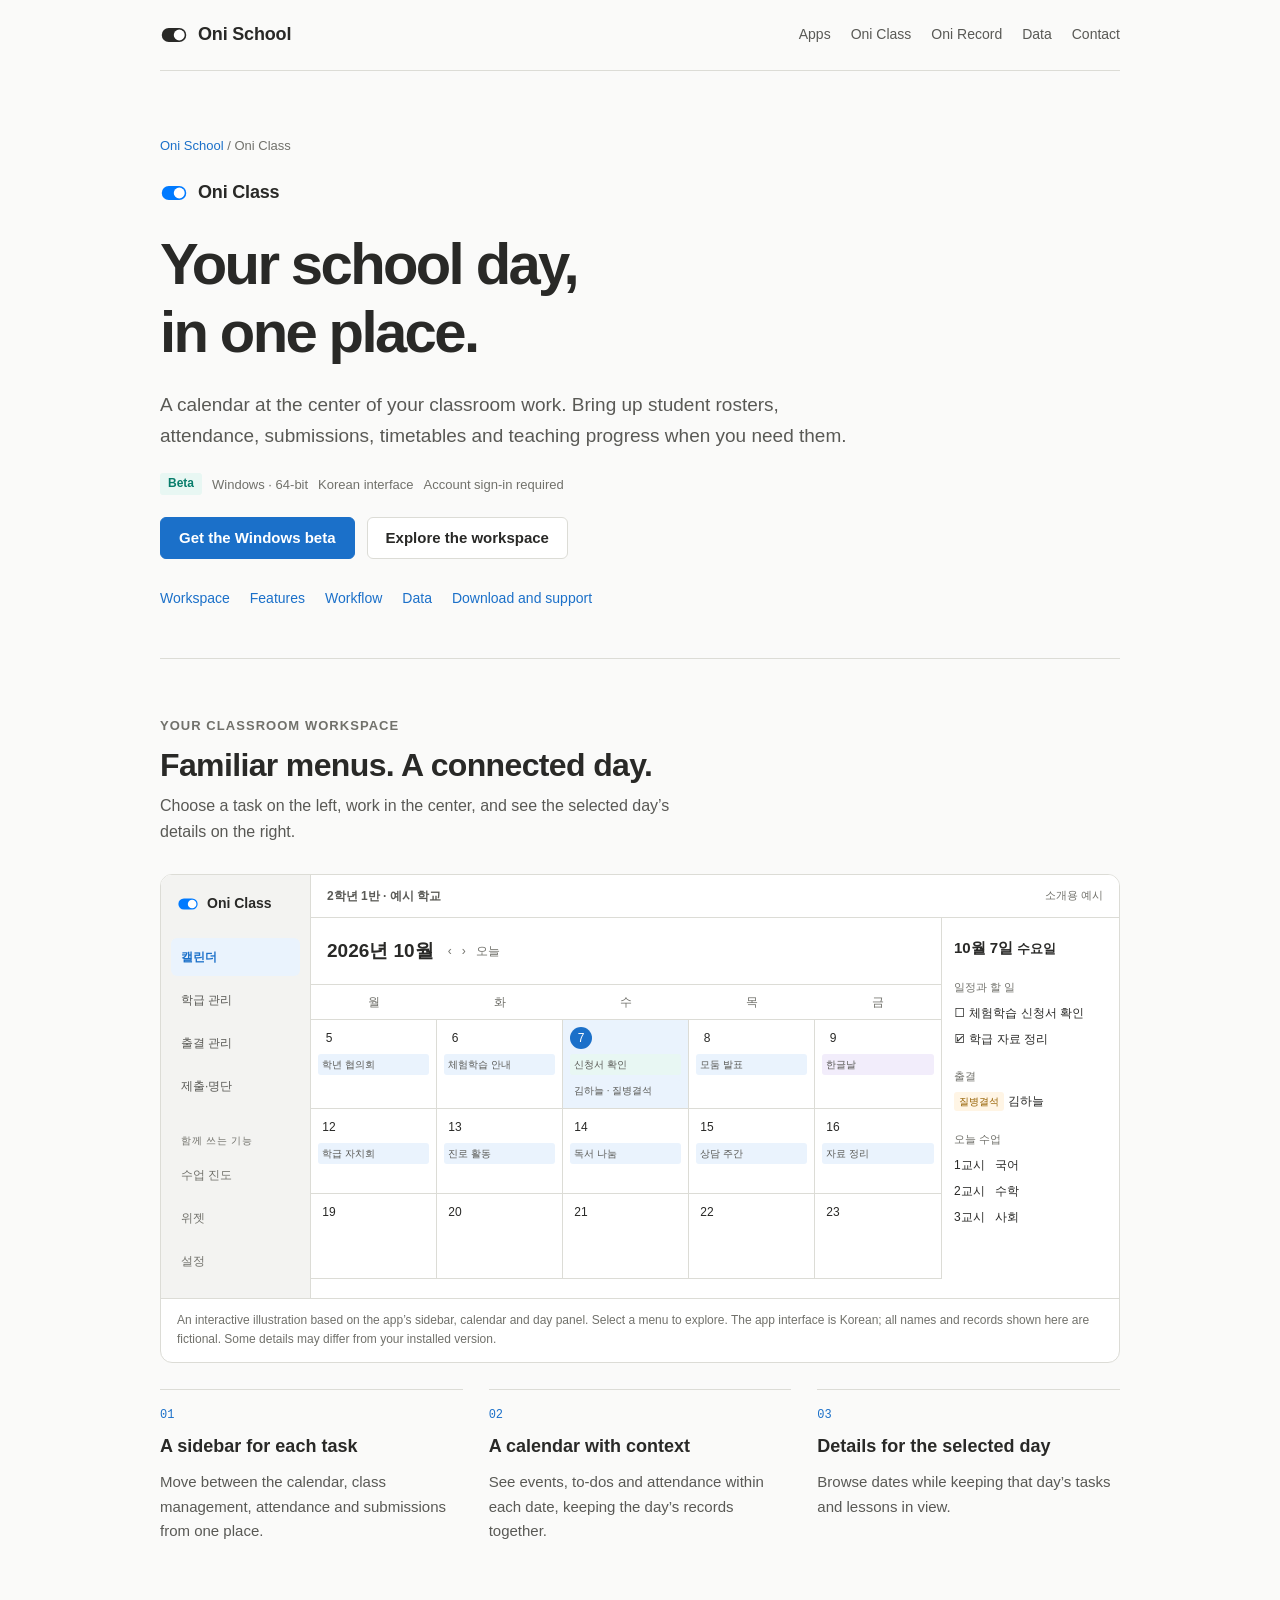
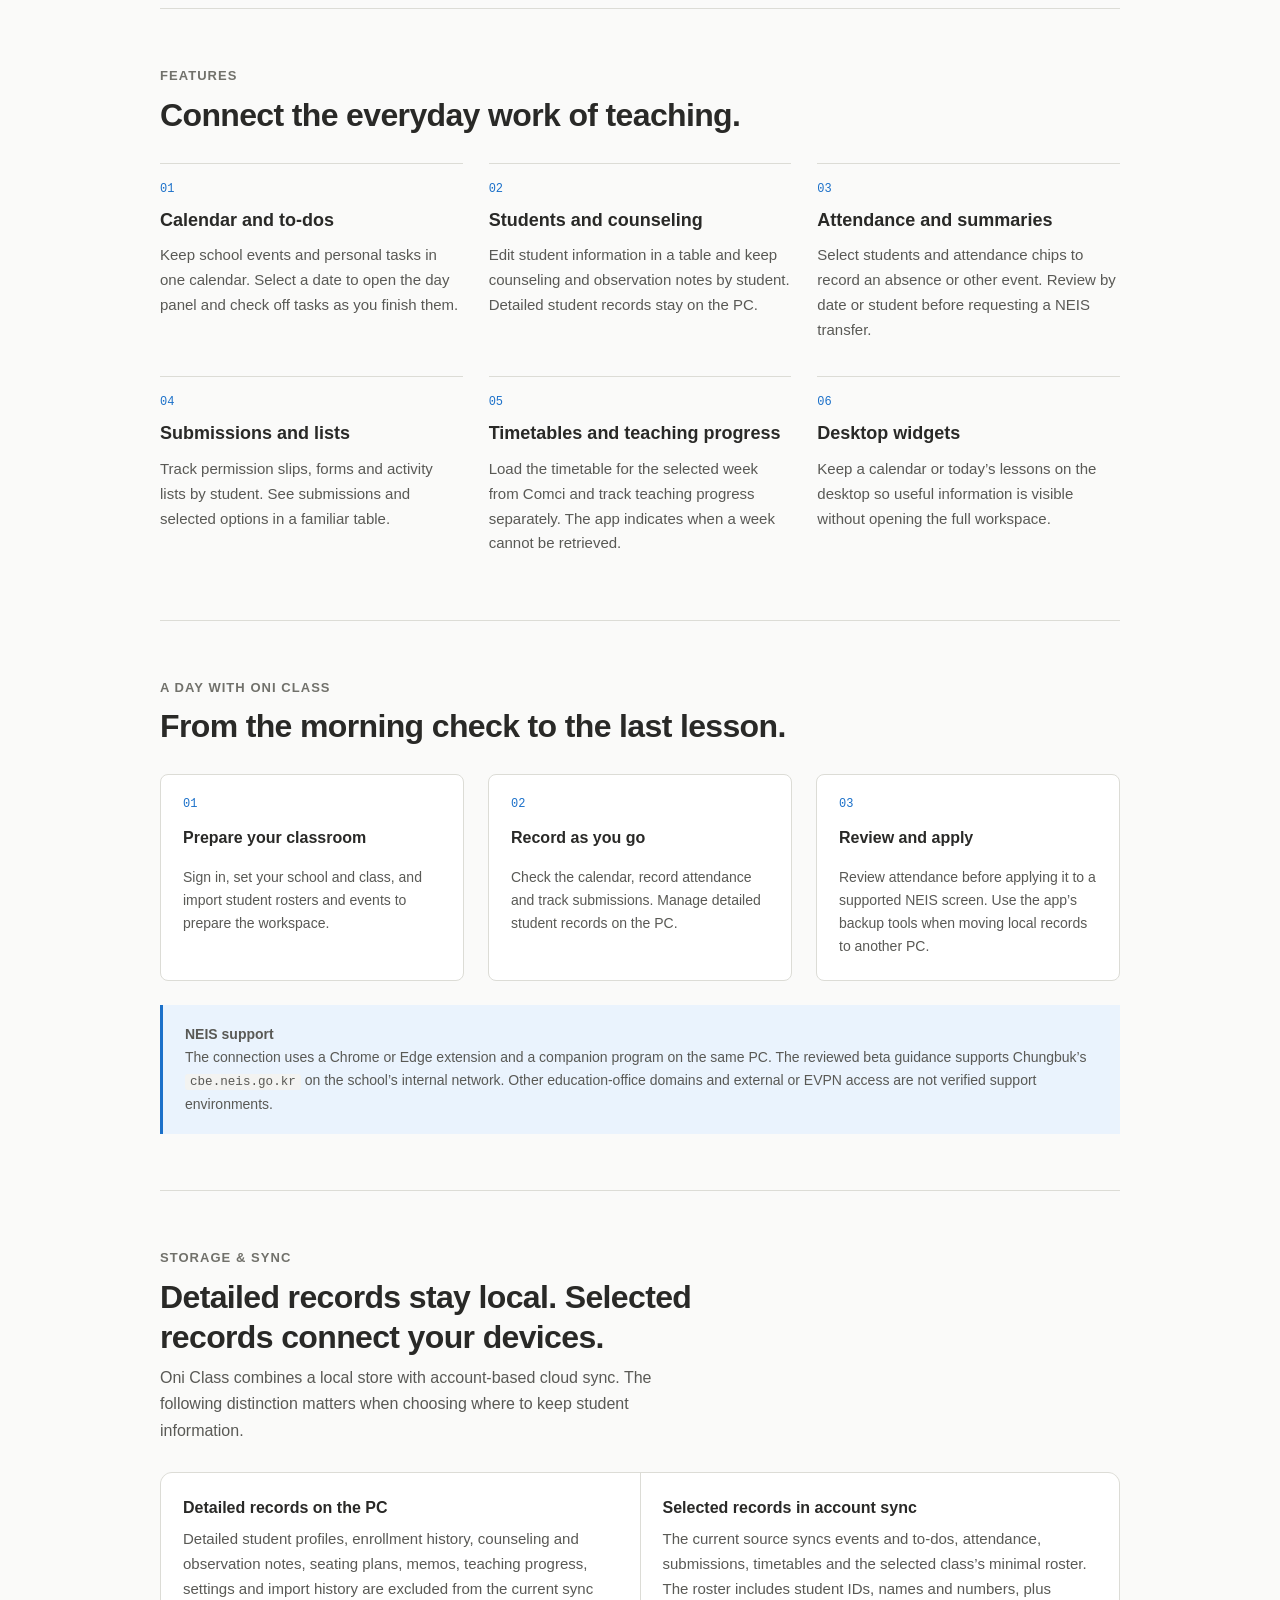
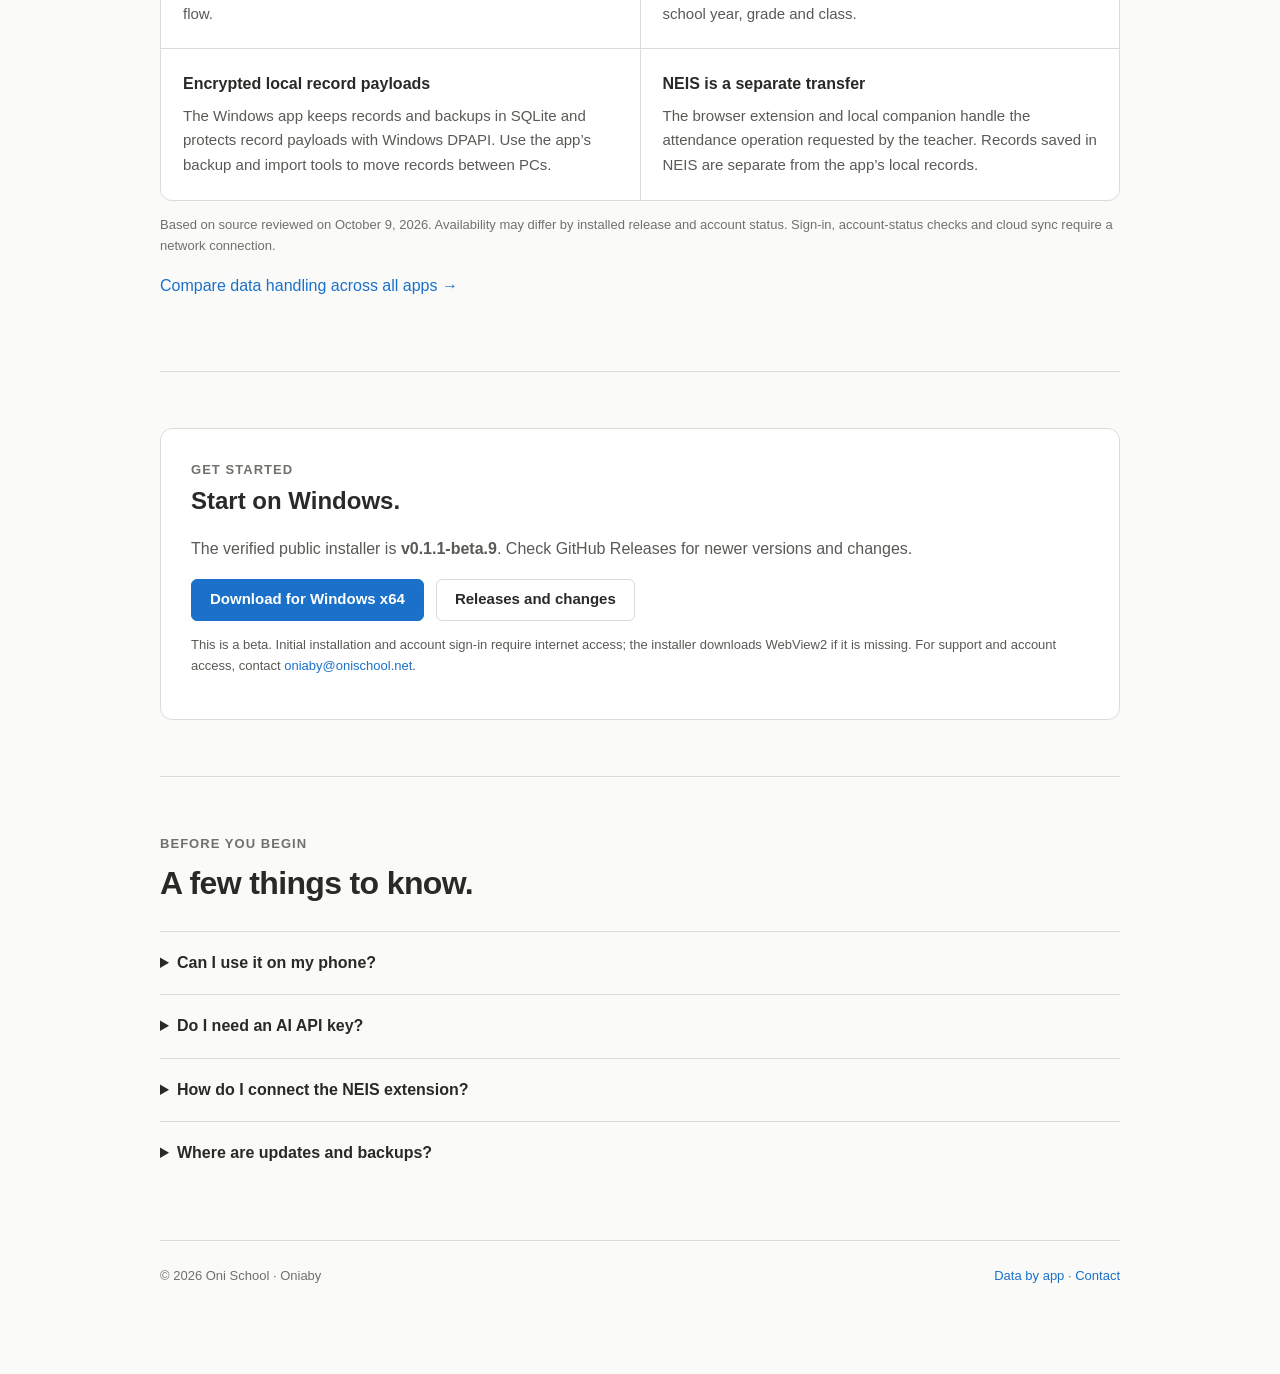
==== commit d1c2e426: "Keep all public website copy in English" ====
--- a/oni-class/index.html
+++ b/oni-class/index.html
@@ -1,31 +1,31 @@
 <!doctype html>
-<html lang="ko">
+<html lang="en">
   <head>
     <meta charset="utf-8" />
     <meta name="viewport" content="width=device-width,initial-scale=1" />
-    <title>Oni Class — 일정부터 출결까지, 담임의 하루를 한곳에</title>
+    <title>Oni Class — A workspace for the school day</title>
     <meta
       name="description"
-      content="Oni Class의 캘린더, 학급 관리, 출결, 제출·명단과 데이터 저장 범위를 알아보세요. Windows 64비트 베타를 제공합니다."
+      content="Explore Oni Class calendars, rosters, attendance, submissions and timetables. See the Windows beta and learn what stays local and what syncs."
     />
     <meta name="theme-color" content="#fafaf9" />
     <link rel="canonical" href="https://onischool.net/oni-class/" />
     <meta
       property="og:title"
-      content="Oni Class — 일정부터 출결까지, 담임의 하루를 한곳에"
+      content="Oni Class — A workspace for the school day"
     />
     <meta
       property="og:description"
-      content="Oni Class의 캘린더, 학급 관리, 출결, 제출·명단과 데이터 저장 범위를 알아보세요. Windows 64비트 베타를 제공합니다."
+      content="Explore Oni Class calendars, rosters, attendance, submissions and timetables. See the Windows beta and learn what stays local and what syncs."
     />
     <meta property="og:type" content="website" />
     <meta property="og:url" content="https://onischool.net/oni-class/" />
     <link rel="stylesheet" href="../assets/site.css" />
     <link rel="stylesheet" href="../assets/class-tour.css" />
-    <script src="../assets/site.js" defer></script>
+    <script src="../assets/site.js" defer=""></script>
   </head>
   <body>
-    <a class="skip" href="#main">본문으로 건너뛰기</a>
+    <a class="skip" href="#main">Skip to content</a>
     <div class="wrap">
       <header class="top">
         <a class="brand" href="../"
@@ -37,14 +37,14 @@
             height="28"
             aria-hidden="true"
           >
-            <rect x="16" y="64" width="224" height="128" rx="64" />
-            <circle cx="176" cy="128" r="50" /></svg
+            <rect x="16" y="64" width="224" height="128" rx="64"></rect>
+            <circle cx="176" cy="128" r="50"></circle></svg
           >Oni School</a
         >
-        <nav aria-label="주요 메뉴">
-          <a href="../#apps">프로그램</a><a href="../oni-class/">Oni Class</a
-          ><a href="../oni-record/">Oni Record</a
-          ><a href="../#data">데이터 보관</a><a href="../#contact">문의</a>
+        <nav aria-label="Main navigation">
+          <a href="../#apps">Apps</a><a href="../oni-class/">Oni Class</a
+          ><a href="../oni-record/">Oni Record</a><a href="../#data">Data</a
+          ><a href="../#contact">Contact</a>
         </nav>
       </header>
       <main id="main">
@@ -59,53 +59,48 @@
               height="28"
               aria-hidden="true"
             >
-              <rect x="16" y="64" width="224" height="128" rx="64" />
-              <circle cx="176" cy="128" r="50" /></svg
+              <rect x="16" y="64" width="224" height="128" rx="64"></rect>
+              <circle cx="176" cy="128" r="50"></circle></svg
             >Oni Class
           </div>
-          <h1>일정부터 출결까지,<br />담임의 하루를 한곳에.</h1>
+          <h1>Your school day,<br />in one place.</h1>
           <p class="lead">
-            달력을 중심으로 학급의 일을 이어갑니다. 학생 명단, 출결, 제출 현황,
-            시간표와 수업 진도를 필요한 순간에 꺼내 보세요.
+            A calendar at the center of your classroom work. Bring up student
+            rosters, attendance, submissions, timetables and teaching progress
+            when you need them.
           </p>
           <div class="meta">
             <span class="tag beta">Beta</span><span>Windows · 64-bit</span
-            ><span>한국어 인터페이스</span><span>계정 로그인 필요</span>
+            ><span>Korean interface</span><span>Account sign-in required</span>
           </div>
           <div class="cta">
-            <a class="btn primary" href="#download">Windows 베타 다운로드</a
-            ><a class="btn" href="#workspace">화면 둘러보기</a>
-          </div>
-          <p class="english" lang="en">
-            A workspace for Korean homeroom teachers: calendars, class rosters,
-            attendance, submissions and timetables. Detailed student records
-            stay on the PC; selected records sync to the teacher's account for
-            mobile access.
-          </p>
-          <ul class="tour-links" aria-label="이 페이지의 내용">
-            <li><a href="#workspace">작업 화면</a></li>
-            <li><a href="#features">주요 기능</a></li>
-            <li><a href="#workflow">사용 흐름</a></li>
-            <li><a href="#data">데이터 보관</a></li>
-            <li><a href="#download">설치와 지원 범위</a></li>
+            <a class="btn primary" href="#download">Get the Windows beta</a
+            ><a class="btn" href="#workspace">Explore the workspace</a>
+          </div>
+          <ul class="tour-links" aria-label="On this page">
+            <li><a href="#workspace">Workspace</a></li>
+            <li><a href="#features">Features</a></li>
+            <li><a href="#workflow">Workflow</a></li>
+            <li><a href="#data">Data</a></li>
+            <li><a href="#download">Download and support</a></li>
           </ul>
         </div>
         <section id="workspace">
           <div class="sec-head">
             <div class="eyebrow">Your classroom workspace</div>
-            <h2>익숙한 메뉴, 연결된 하루.</h2>
+            <h2>Familiar menus. A connected day.</h2>
             <p>
-              왼쪽에서 업무를 고르고, 가운데에서 내용을 보고, 오른쪽에서 선택한
-              날짜의 세부 기록을 확인합니다.
-            </p>
-          </div>
-          <figure class="preview" data-demo>
+              Choose a task on the left, work in the center, and see the
+              selected day’s details on the right.
+            </p>
+          </div>
+          <figure class="preview" data-demo="">
             <div
               class="preview-scroll"
               tabindex="0"
-              aria-label="Oni Class 예시 화면, 좁은 화면에서는 가로로 스크롤"
+              aria-label="Oni Class sample interface. Scroll horizontally on smaller screens."
             >
-              <div class="app-window">
+              <div class="app-window" lang="ko">
                 <aside class="app-side">
                   <div class="app-wordmark">
                     <svg
@@ -116,14 +111,20 @@
                       height="28"
                       aria-hidden="true"
                     >
-                      <rect x="16" y="64" width="224" height="128" rx="64" />
-                      <circle cx="176" cy="128" r="50" /></svg
+                      <rect
+                        x="16"
+                        y="64"
+                        width="224"
+                        height="128"
+                        rx="64"
+                      ></rect>
+                      <circle cx="176" cy="128" r="50"></circle></svg
                     ><b>Oni Class</b>
                   </div>
                   <div
                     class="demo-menu"
                     role="tablist"
-                    aria-label="앱 화면 둘러보기"
+                    aria-label="Explore the app screens"
                     aria-orientation="vertical"
                   >
                     <button
@@ -133,6 +134,8 @@
                       aria-selected="true"
                       aria-controls="class-calendar"
                       tabindex="0"
+                      aria-label="Calendar"
+                      title="Calendar"
                     >
                       캘린더</button
                     ><button
@@ -142,6 +145,8 @@
                       aria-selected="false"
                       aria-controls="class-students"
                       tabindex="-1"
+                      aria-label="Class management"
+                      title="Class management"
                     >
                       학급 관리</button
                     ><button
@@ -151,6 +156,8 @@
                       aria-selected="false"
                       aria-controls="class-attendance"
                       tabindex="-1"
+                      aria-label="Attendance"
+                      title="Attendance"
                     >
                       출결 관리</button
                     ><button
@@ -160,6 +167,8 @@
                       aria-selected="false"
                       aria-controls="class-surveys"
                       tabindex="-1"
+                      aria-label="Submissions"
+                      title="Submissions"
                     >
                       제출·명단
                     </button>
@@ -273,7 +282,7 @@
                     role="tabpanel"
                     aria-labelledby="class-tab-students"
                     tabindex="0"
-                    hidden
+                    hidden=""
                   >
                     <div class="demo-content">
                       <h3>학급 관리</h3>
@@ -318,7 +327,7 @@
                     role="tabpanel"
                     aria-labelledby="class-tab-attendance"
                     tabindex="0"
-                    hidden
+                    hidden=""
                   >
                     <div class="demo-content">
                       <h3>출결 관리</h3>
@@ -366,7 +375,7 @@
                     role="tabpanel"
                     aria-labelledby="class-tab-surveys"
                     tabindex="0"
-                    hidden
+                    hidden=""
                   >
                     <div class="demo-content">
                       <h3>제출·명단</h3>
@@ -414,84 +423,94 @@
               </div>
             </div>
             <figcaption>
-              실제 앱의 메뉴·캘린더·하루 패널 구성을 바탕으로 재구성한 소개용
-              화면입니다. 메뉴를 눌러 전환할 수 있으며, 이름과 기록은 모두
-              가상입니다. 실제 앱 화면·버전과 일부 차이가 있습니다.
+              An interactive illustration based on the app’s sidebar, calendar
+              and day panel. Select a menu to explore. The app interface is
+              Korean; all names and records shown here are fictional. Some
+              details may differ from your installed version.
             </figcaption>
           </figure>
-          <div class="feature-grid" style="margin-top: 26px">
+          <div class="feature-grid">
             <article class="feature-item">
               <div class="number">01</div>
-              <h3>업무별 사이드바</h3>
-              <p>캘린더, 학급 관리, 출결, 제출·명단을 한 자리에서 오갑니다.</p>
+              <h3>A sidebar for each task</h3>
+              <p>
+                Move between the calendar, class management, attendance and
+                submissions from one place.
+              </p>
             </article>
             <article class="feature-item">
               <div class="number">02</div>
-              <h3>기록이 보이는 달력</h3>
-              <p>
-                일정과 할 일, 출결을 날짜 안에 표시해 하루의 맥락을 유지합니다.
+              <h3>A calendar with context</h3>
+              <p>
+                See events, to-dos and attendance within each date, keeping the
+                day’s records together.
               </p>
             </article>
             <article class="feature-item">
               <div class="number">03</div>
-              <h3>선택한 날짜의 상세</h3>
-              <p>날짜를 이동하며 그날 챙길 일과 수업을 이어서 확인합니다.</p>
+              <h3>Details for the selected day</h3>
+              <p>
+                Browse dates while keeping that day’s tasks and lessons in view.
+              </p>
             </article>
           </div>
         </section>
         <section id="features">
           <div class="sec-head">
             <div class="eyebrow">Features</div>
-            <h2>교사의 반복 업무를 연결합니다.</h2>
+            <h2>Connect the everyday work of teaching.</h2>
           </div>
           <div class="feature-grid">
             <article class="feature-item">
               <div class="number">01</div>
-              <h3>일정과 할 일</h3>
-              <p>
-                학교 일정과 개인 할 일을 달력에서 함께 확인합니다. 날짜를
-                선택하면 하루 상세 패널이 열리고, 할 일은 체크로 완료할 수
-                있습니다.
+              <h3>Calendar and to-dos</h3>
+              <p>
+                Keep school events and personal tasks in one calendar. Select a
+                date to open the day panel and check off tasks as you finish
+                them.
               </p>
             </article>
             <article class="feature-item">
               <div class="number">02</div>
-              <h3>명단과 상담 기록</h3>
-              <p>
-                학생 정보를 표에서 수정하고, 학생별 상담·관찰 내용을 정리합니다.
-                자세한 학생 정보는 PC에 남깁니다.
+              <h3>Students and counseling</h3>
+              <p>
+                Edit student information in a table and keep counseling and
+                observation notes by student. Detailed student records stay on
+                the PC.
               </p>
             </article>
             <article class="feature-item">
               <div class="number">03</div>
-              <h3>출결 기록과 집계</h3>
-              <p>
-                학생과 출결 칩을 선택해 기록하고 날짜별·학생별로 확인합니다.
-                나이스 반영은 별도 확인 흐름을 거칩니다.
+              <h3>Attendance and summaries</h3>
+              <p>
+                Select students and attendance chips to record an absence or
+                other event. Review by date or student before requesting a NEIS
+                transfer.
               </p>
             </article>
             <article class="feature-item">
               <div class="number">04</div>
-              <h3>제출·명단 관리</h3>
-              <p>
-                가정통신문, 신청서와 활동 명단을 학생별로 체크합니다. 제출
-                여부나 선택 항목을 표에서 확인합니다.
+              <h3>Submissions and lists</h3>
+              <p>
+                Track permission slips, forms and activity lists by student. See
+                submissions and selected options in a familiar table.
               </p>
             </article>
             <article class="feature-item">
               <div class="number">05</div>
-              <h3>시간표와 수업 진도</h3>
-              <p>
-                컴시간에서 날짜가 속한 주의 시간표를 불러오고, 수업 진도는
-                별도로 기록합니다. 조회할 수 없는 주는 앱에서 안내합니다.
+              <h3>Timetables and teaching progress</h3>
+              <p>
+                Load the timetable for the selected week from Comci and track
+                teaching progress separately. The app indicates when a week
+                cannot be retrieved.
               </p>
             </article>
             <article class="feature-item">
               <div class="number">06</div>
-              <h3>바탕화면 위젯</h3>
-              <p>
-                달력과 오늘 수업 등 필요한 정보를 바탕화면에서 확인합니다. 전체
-                앱을 열지 않고도 하루의 흐름을 살펴봅니다.
+              <h3>Desktop widgets</h3>
+              <p>
+                Keep a calendar or today’s lessons on the desktop so useful
+                information is visible without opening the full workspace.
               </p>
             </article>
           </div>
@@ -499,151 +518,164 @@
         <section id="workflow">
           <div class="sec-head">
             <div class="eyebrow">A day with Oni Class</div>
-            <h2>아침 확인부터, 하루의 마무리까지.</h2>
+            <h2>From the morning check to the last lesson.</h2>
           </div>
           <ol class="flow-steps">
             <li>
-              <b>학교와 학급 준비</b>
-              <p>
-                계정에 로그인하고 학교·학급을 설정합니다. 학생 명단과 일정을
-                가져와 작업 공간을 준비합니다.
+              <b>Prepare your classroom</b>
+              <p>
+                Sign in, set your school and class, and import student rosters
+                and events to prepare the workspace.
               </p>
             </li>
             <li>
-              <b>하루 동안 바로 기록</b>
-              <p>
-                달력에서 일정을 확인하고 출결과 제출 여부를 정리합니다. 상세
-                학생 기록은 PC에서 관리합니다.
+              <b>Record as you go</b>
+              <p>
+                Check the calendar, record attendance and track submissions.
+                Manage detailed student records on the PC.
               </p>
             </li>
             <li>
-              <b>확인하고 반영</b>
-              <p>
-                출결 내용을 검토한 뒤 지원하는 나이스 화면에 반영합니다. 다른
-                PC로 옮길 자료는 앱의 백업 기능으로 보관합니다.
+              <b>Review and apply</b>
+              <p>
+                Review attendance before applying it to a supported NEIS screen.
+                Use the app’s backup tools when moving local records to another
+                PC.
               </p>
             </li>
           </ol>
           <div class="callout">
-            <b>나이스 연결 범위</b><br />Chrome·Edge 확장과 같은 PC의 연결
-            프로그램을 사용합니다. 검토한 베타 안내의 지원 도메인은 충북
-            <code>cbe.neis.go.kr</code>이며, 학교 내부망에서 사용하는
-            흐름입니다. 다른 교육청이나 외부·EVPN 환경까지 지원한다고 안내하지
-            않습니다.
+            <b>NEIS support</b><br />The connection uses a Chrome or Edge
+            extension and a companion program on the same PC. The reviewed beta
+            guidance supports Chungbuk’s <code>cbe.neis.go.kr</code> on the
+            school’s internal network. Other education-office domains and
+            external or EVPN access are not verified support environments.
           </div>
         </section>
         <section id="data">
           <div class="sec-head">
-            <div class="eyebrow">Storage & sync</div>
-            <h2>PC에 남는 기록과, 기기를 잇는 기록.</h2>
+            <div class="eyebrow">Storage &amp; sync</div>
+            <h2>
+              Detailed records stay local. Selected records connect your
+              devices.
+            </h2>
             <p>
-              Oni Class는 로컬 저장소와 계정 클라우드를 함께 사용합니다. 모든
-              자료가 클라우드에 올라가는 것도, 모든 자료가 PC에만 남는 것도
-              아닙니다.
+              Oni Class combines a local store with account-based cloud sync.
+              The following distinction matters when choosing where to keep
+              student information.
             </p>
           </div>
           <div class="facts">
             <div class="fact">
-              <h3>PC에 보관하는 상세 기록</h3>
-              <p>
-                학생 상세 정보·학적, 상담·관찰 기록, 좌석 배치, 메모, 수업 진도,
-                설정과 가져오기 이력은 현재 동기화 대상에서 제외됩니다.
+              <h3>Detailed records on the PC</h3>
+              <p>
+                Detailed student profiles, enrollment history, counseling and
+                observation notes, seating plans, memos, teaching progress,
+                settings and import history are excluded from the current sync
+                flow.
               </p>
             </div>
             <div class="fact">
-              <h3>계정으로 동기화하는 자료</h3>
-              <p>
-                현재 소스의 동기화 대상은 일정·할 일, 출결, 제출·명단, 시간표와
-                선택 학급의 최소 학생 명단입니다. 최소 명단은 학생 ID·이름·번호
-                및 학년도·학년·반을 포함합니다.
+              <h3>Selected records in account sync</h3>
+              <p>
+                The current source syncs events and to-dos, attendance,
+                submissions, timetables and the selected class’s minimal roster.
+                The roster includes student IDs, names and numbers, plus school
+                year, grade and class.
               </p>
             </div>
             <div class="fact">
-              <h3>로컬 기록 본문 암호화</h3>
-              <p>
-                Windows의 SQLite 저장소에 기록과 백업을 보관하며, 기록 본문에
-                Windows DPAPI 암호화를 적용합니다. 다른 PC로 옮길 때는 앱의
-                백업·가져오기 기능을 사용하세요.
+              <h3>Encrypted local record payloads</h3>
+              <p>
+                The Windows app keeps records and backups in SQLite and protects
+                record payloads with Windows DPAPI. Use the app’s backup and
+                import tools to move records between PCs.
               </p>
             </div>
             <div class="fact">
-              <h3>나이스 전송은 별도 흐름</h3>
-              <p>
-                교사가 요청한 출결 작업을 브라우저 확장과 로컬 연결 프로그램이
-                처리합니다. 나이스에 저장된 내용은 앱의 로컬 기록과 구분됩니다.
+              <h3>NEIS is a separate transfer</h3>
+              <p>
+                The browser extension and local companion handle the attendance
+                operation requested by the teacher. Records saved in NEIS are
+                separate from the app’s local records.
               </p>
             </div>
           </div>
           <p class="hint">
-            2026년 10월 9일 현재 소스 기준. 설치 버전·계정 이용 상태에 따라 제공
-            범위가 다를 수 있습니다. 로그인·이용 상태 확인과 클라우드 동기화에는
-            네트워크가 필요합니다.
+            Based on source reviewed on October 9, 2026. Availability may differ
+            by installed release and account status. Sign-in, account-status
+            checks and cloud sync require a network connection.
           </p>
-          <p><a href="../#data">모든 앱의 저장 방식 비교 →</a></p>
+          <p><a href="../#data">Compare data handling across all apps →</a></p>
         </section>
         <section id="download">
           <div class="download-box">
             <div class="eyebrow">Get started</div>
-            <h2>Windows에서 시작하세요.</h2>
+            <h2>Start on Windows.</h2>
             <p>
-              확인된 공개 설치본은 <strong>v0.1.1-beta.9</strong>입니다. 최신
-              배포 여부와 변경 내용은 GitHub 릴리스에서 확인할 수 있습니다.
+              The verified public installer is <strong>v0.1.1-beta.9</strong>.
+              Check GitHub Releases for newer versions and changes.
             </p>
             <div class="cta">
               <a
                 class="btn primary"
                 href="https://github.com/yang102948549/oni-class/releases/download/v0.1.1-beta.9/OniClass_0.1.1-beta.9_x64-setup.exe"
-                >Windows x64 설치파일</a
+                >Download for Windows x64</a
               ><a
                 class="btn"
                 href="https://github.com/yang102948549/oni-class/releases"
-                >릴리스와 변경 내용</a
+                >Releases and changes</a
               >
             </div>
             <p class="hint">
-              베타 프로그램입니다. 초기 설치와 계정 로그인에는 인터넷 연결이
-              필요하며, WebView2가 없으면 설치 과정에서 내려받습니다. 지원·이용
-              권한 문의:
-              <a href="mailto:oniaby@onischool.net">oniaby@onischool.net</a>
+              This is a beta. Initial installation and account sign-in require
+              internet access; the installer downloads WebView2 if it is
+              missing. For support and account access, contact
+              <a href="mailto:oniaby@onischool.net">oniaby@onischool.net</a>.
             </p>
           </div>
         </section>
         <section id="faq">
           <div class="sec-head">
             <div class="eyebrow">Before you begin</div>
-            <h2>설치 전에 확인해 주세요.</h2>
+            <h2>A few things to know.</h2>
           </div>
           <details class="faq">
-            <summary>휴대폰에서도 사용할 수 있나요?</summary>
+            <summary>Can I use it on my phone?</summary>
             <p>
-              같은 계정으로 연결하는 모바일 웹 화면이 있습니다. PC의 전체 기능을
-              그대로 제공하는 방식은 아니며, 현재 소스에서는
-              일정·출결·제출·명단과 시간표를 위한 모바일 기능을 제공합니다. 학생
-              상세 정보 수정은 PC에서 합니다.
+              A mobile web interface connects to the same account. It covers
+              selected workflows rather than the full desktop workspace. The
+              current source includes mobile features for calendars, attendance,
+              submissions and timetables. Detailed student profiles are edited
+              on the PC.
             </p>
           </details>
           <details class="faq">
-            <summary>AI API 키가 필요한가요?</summary>
+            <summary>Do I need an AI API key?</summary>
             <p>
-              Oni Class의 일정·명단·출결 관리 흐름에는 개인 AI API 키가 필요하지
-              않습니다. 개인 Gemini API 키를 사용하는 학생부 작성·점검 기능은
-              별도 앱인 <a href="../oni-record/">Oni Record</a>에서 제공합니다.
+              The Oni Class calendar, roster and attendance workflows do not
+              require a personal AI API key. AI-assisted student-record drafting
+              and checking are offered in the separate
+              <a href="../oni-record/">Oni Record</a> app, using the teacher’s
+              own Gemini key.
             </p>
           </details>
           <details class="faq">
-            <summary>나이스 확장은 어떻게 연결하나요?</summary>
+            <summary>How do I connect the NEIS extension?</summary>
             <p>
-              앱의 나이스 연결 안내에 따라 확장을 설치하고 연결합니다. 검토한
-              베타 안내는 웹스토어 승인 전 직접 설치 경로를 설명합니다. 학교에서
-              확장이나 로컬 연결을 차단하는 경우에는 사용할 수 없습니다.
+              Follow the app’s NEIS connection instructions to install and
+              connect the extension. The reviewed beta guide describes manual
+              installation pending Web Store approval. Schools that block
+              extensions or local browser connections may prevent this feature
+              from working.
             </p>
           </details>
           <details class="faq">
-            <summary>업데이트와 백업은 어디서 하나요?</summary>
+            <summary>Where are updates and backups?</summary>
             <p>
-              설정 → 앱 업데이트에서 새 버전을 확인합니다. 중요한 작업을
-              저장하고 진행 중인 나이스 반영을 마친 뒤 업데이트하세요. 학생 상세
-              기록을 다른 PC로 옮길 때는 앱의 백업 기능을 사용합니다.
+              Open Settings → App update to check for a new version. Save your
+              work and finish any NEIS transfer before updating. Use the app’s
+              backup feature when moving detailed student records to another PC.
             </p>
           </details>
         </section>
@@ -651,8 +683,8 @@
       <footer>
         <span>© 2026 Oni School · Oniaby</span
         ><span
-          ><a href="../#data">앱별 데이터 안내</a> ·
-          <a href="mailto:oniaby@onischool.net">문의하기</a></span
+          ><a href="../#data">Data by app</a> ·
+          <a href="mailto:oniaby@onischool.net">Contact</a></span
         >
       </footer>
     </div>
--- a/assets/class-tour.css
+++ b/assets/class-tour.css
@@ -324,6 +324,7 @@
 [hidden] {
   display: none !important;
 }
+.preview + .feature-grid { margin-top: 26px; }
 .feature-grid {
   display: grid;
   grid-template-columns: repeat(3, minmax(0, 1fr));
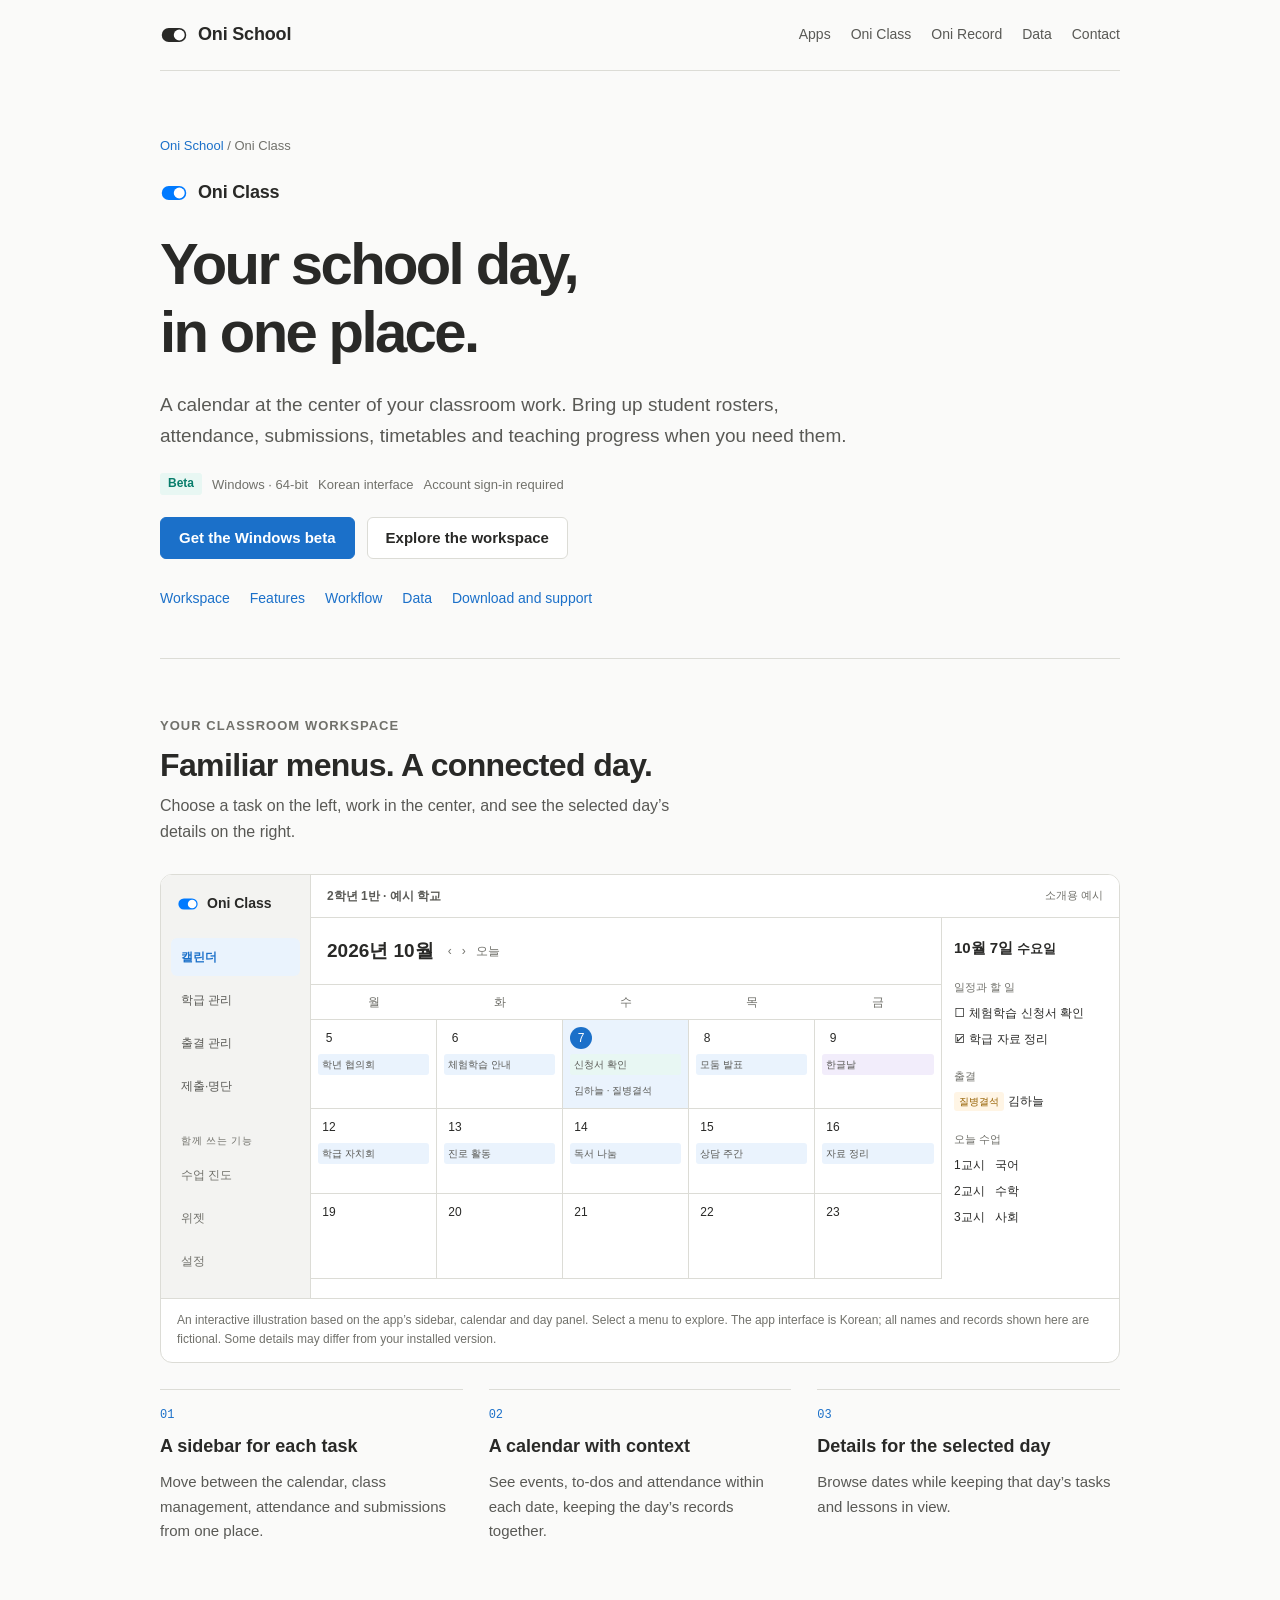
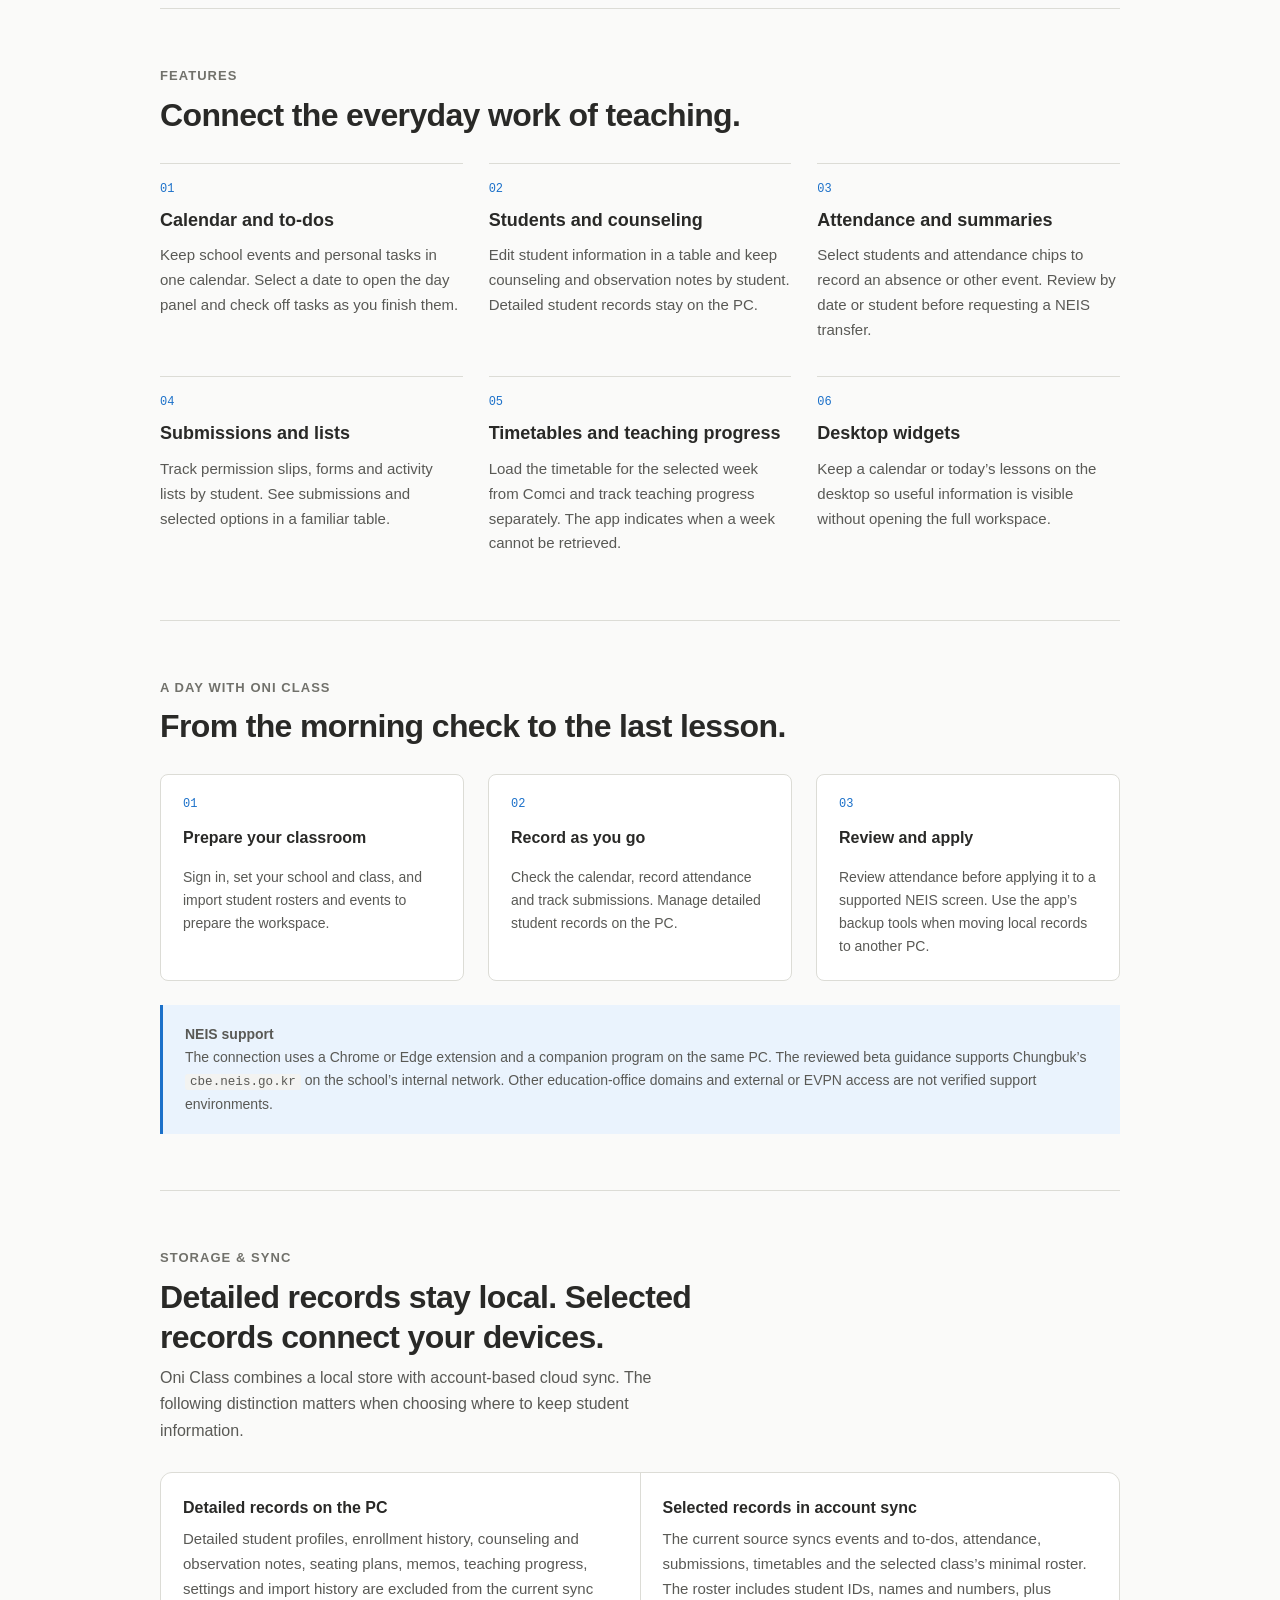
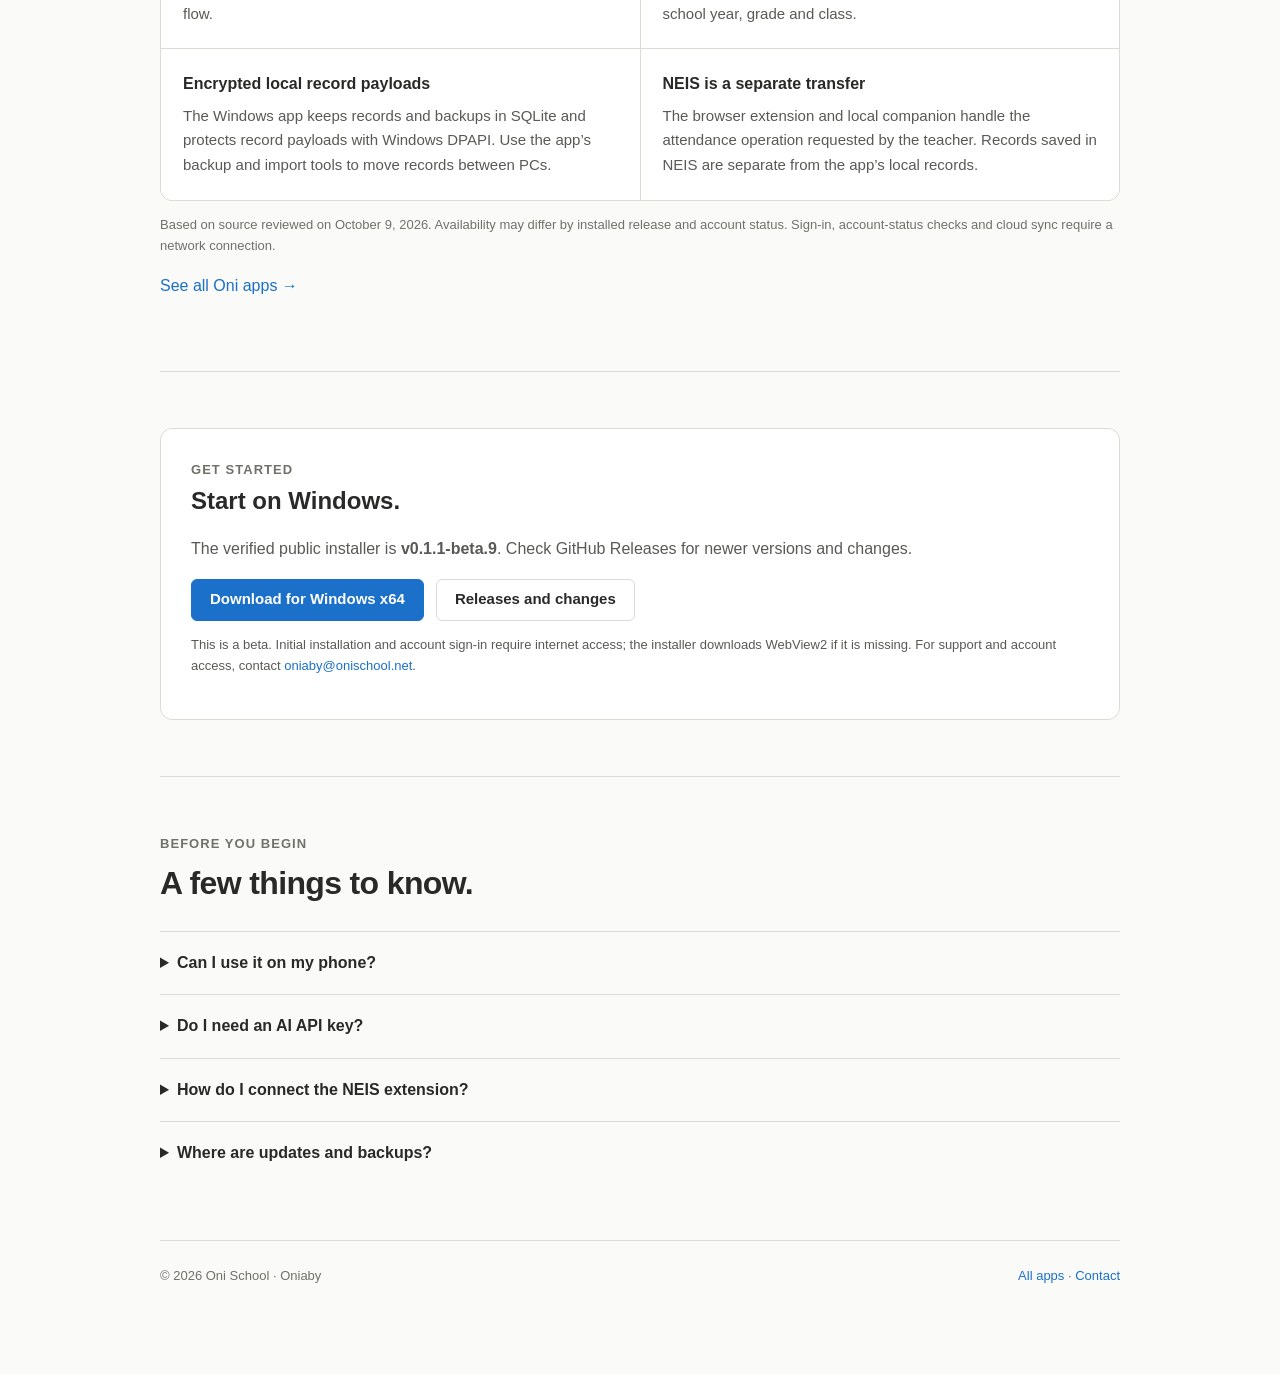
==== commit b3b6ef81: "Refocus home on the app directory; rebuild Oni Record tour from the Figma detail page - index.html: " ====
--- a/oni-class/index.html
+++ b/oni-class/index.html
@@ -43,7 +43,7 @@
         >
         <nav aria-label="Main navigation">
           <a href="../#apps">Apps</a><a href="../oni-class/">Oni Class</a
-          ><a href="../oni-record/">Oni Record</a><a href="../#data">Data</a
+          ><a href="../oni-record/">Oni Record</a><a href="#data">Data</a
           ><a href="../#contact">Contact</a>
         </nav>
       </header>
@@ -606,7 +606,7 @@
             by installed release and account status. Sign-in, account-status
             checks and cloud sync require a network connection.
           </p>
-          <p><a href="../#data">Compare data handling across all apps →</a></p>
+          <p><a href="../#apps">See all Oni apps →</a></p>
         </section>
         <section id="download">
           <div class="download-box">
@@ -683,7 +683,7 @@
       <footer>
         <span>© 2026 Oni School · Oniaby</span
         ><span
-          ><a href="../#data">Data by app</a> ·
+          ><a href="../#apps">All apps</a> ·
           <a href="mailto:oniaby@onischool.net">Contact</a></span
         >
       </footer>
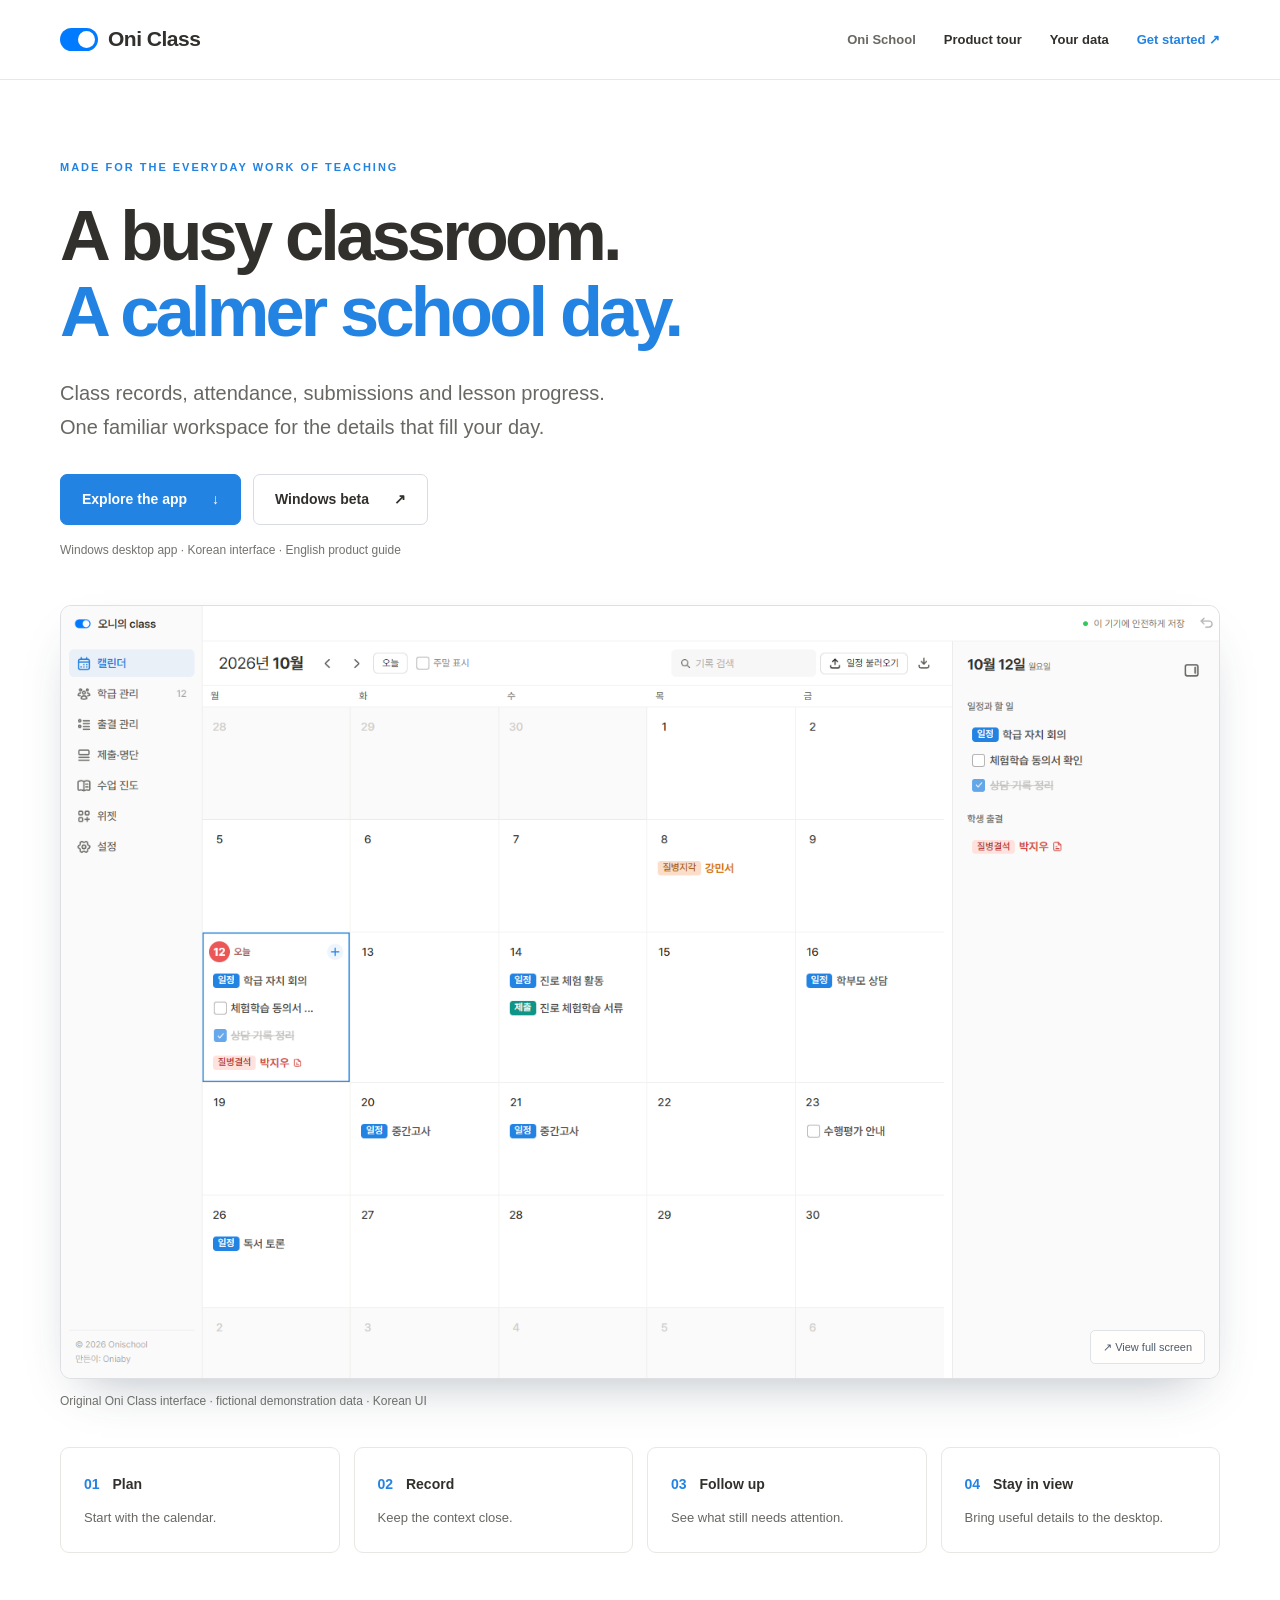
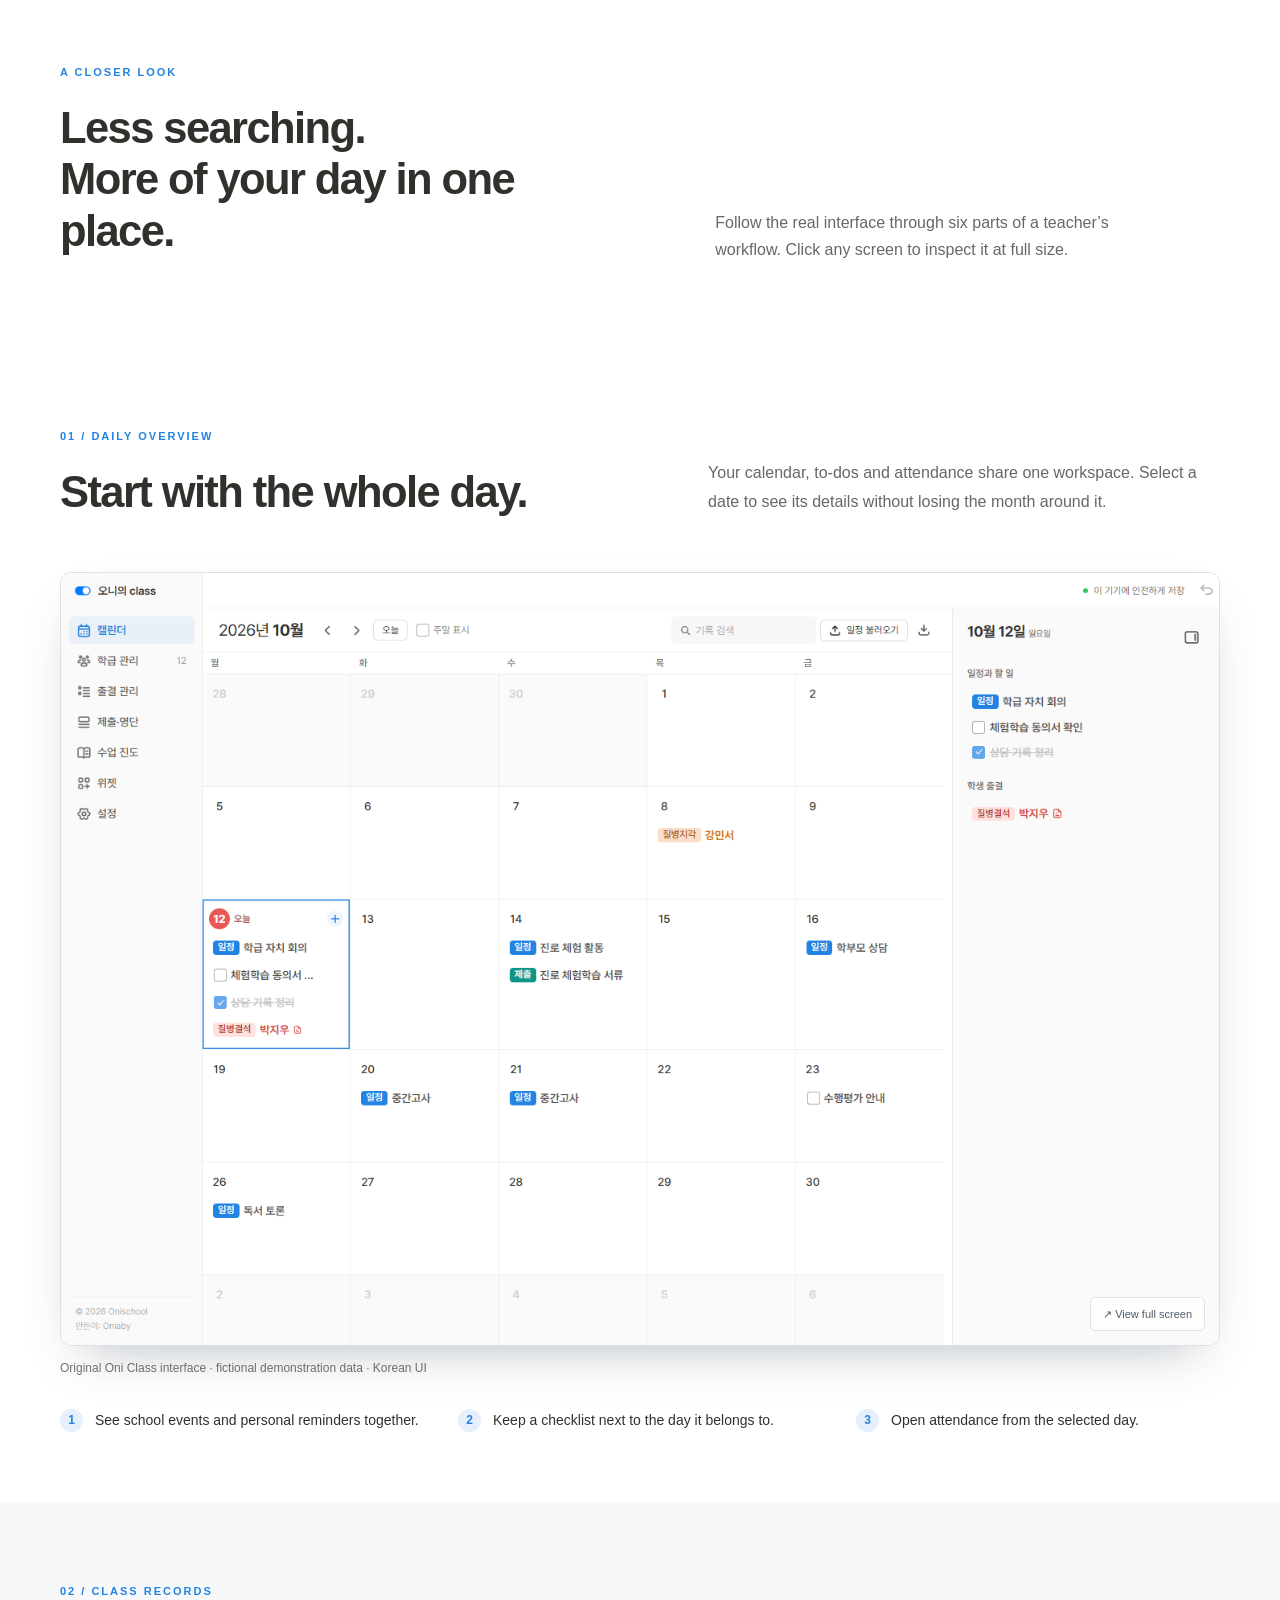
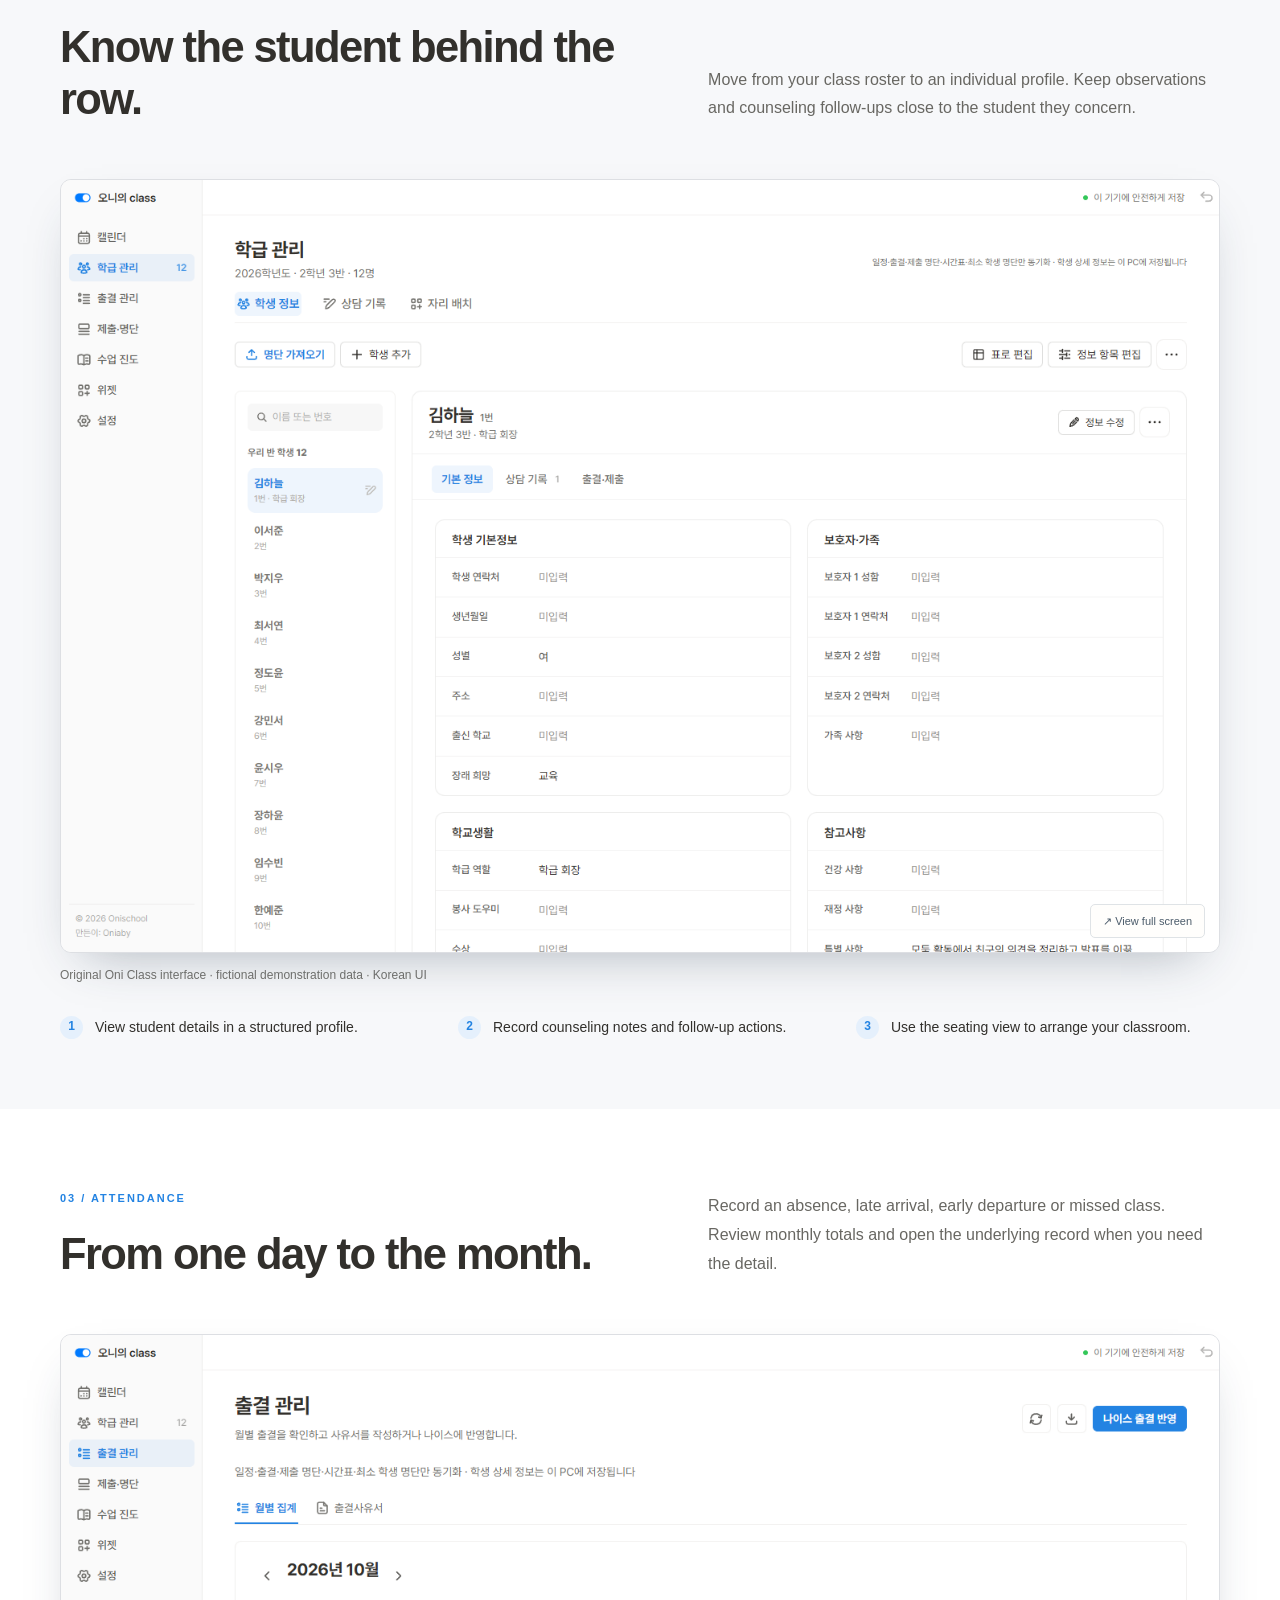
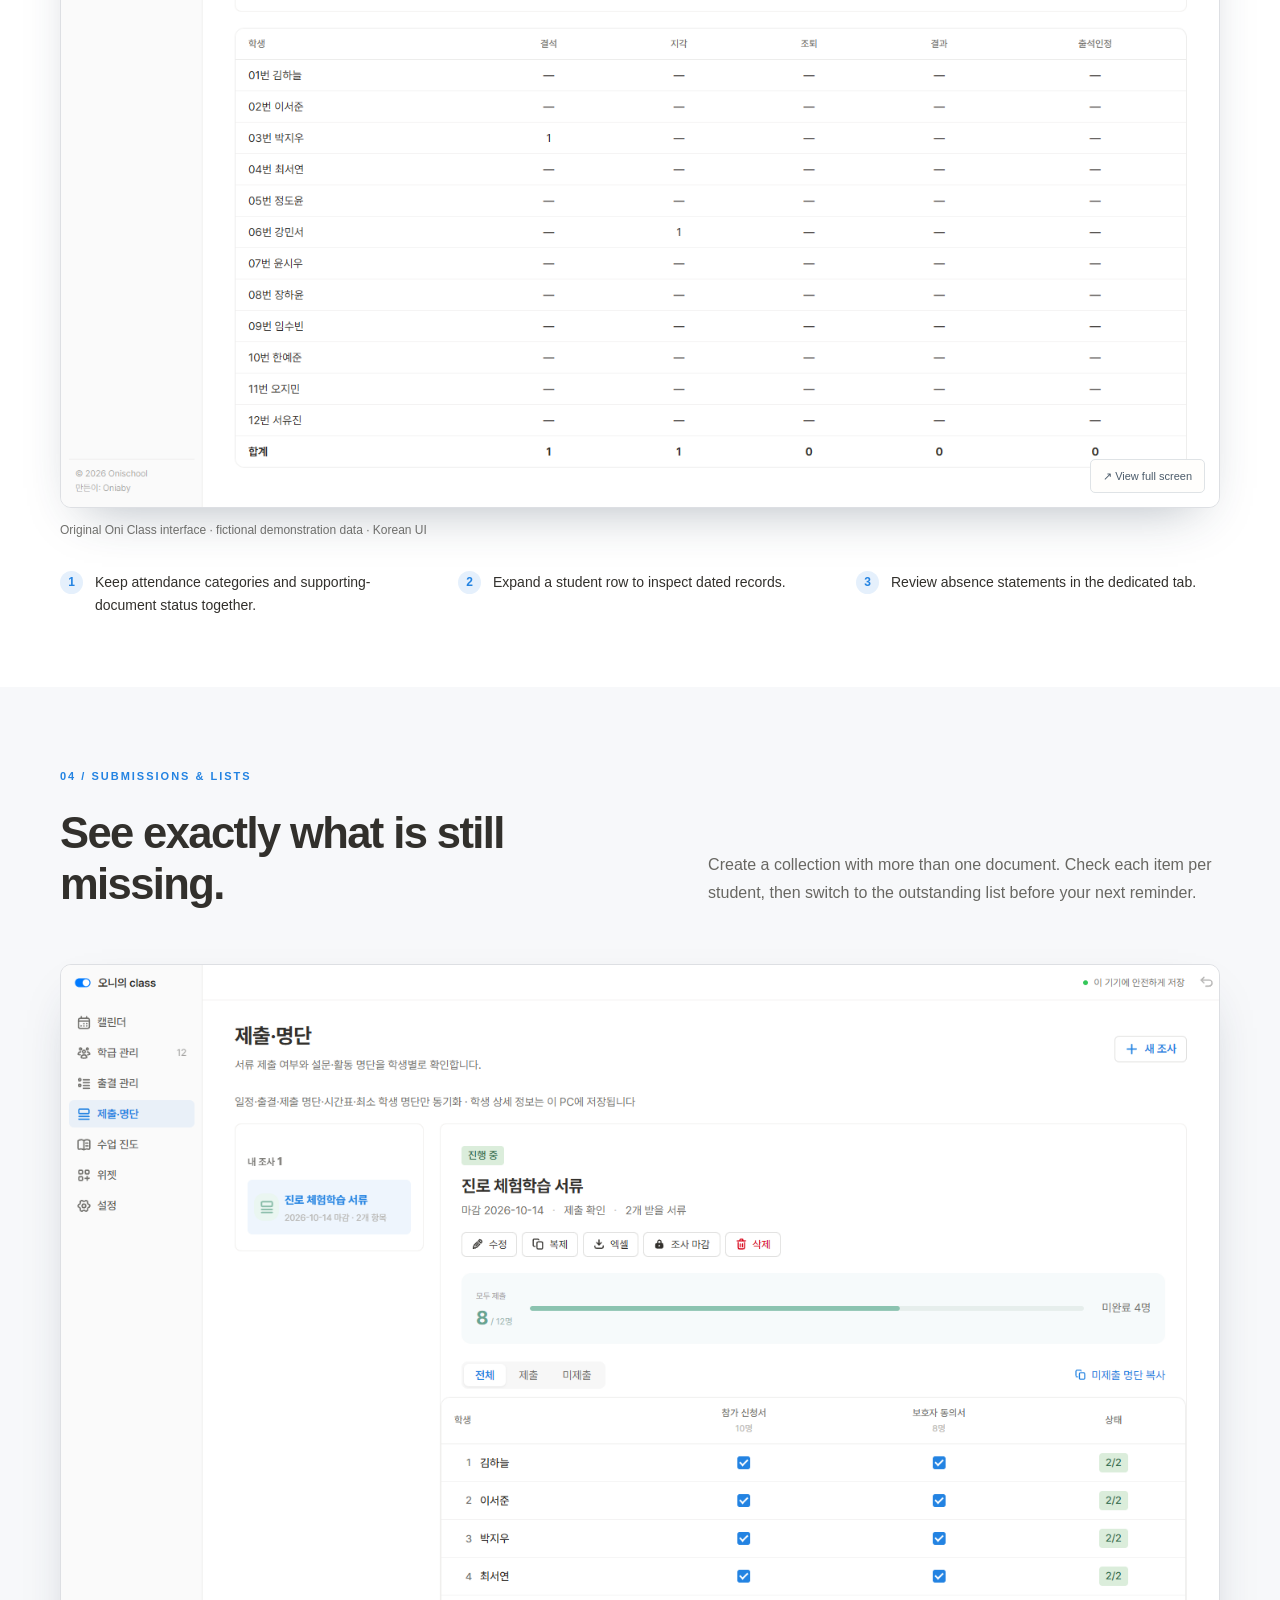
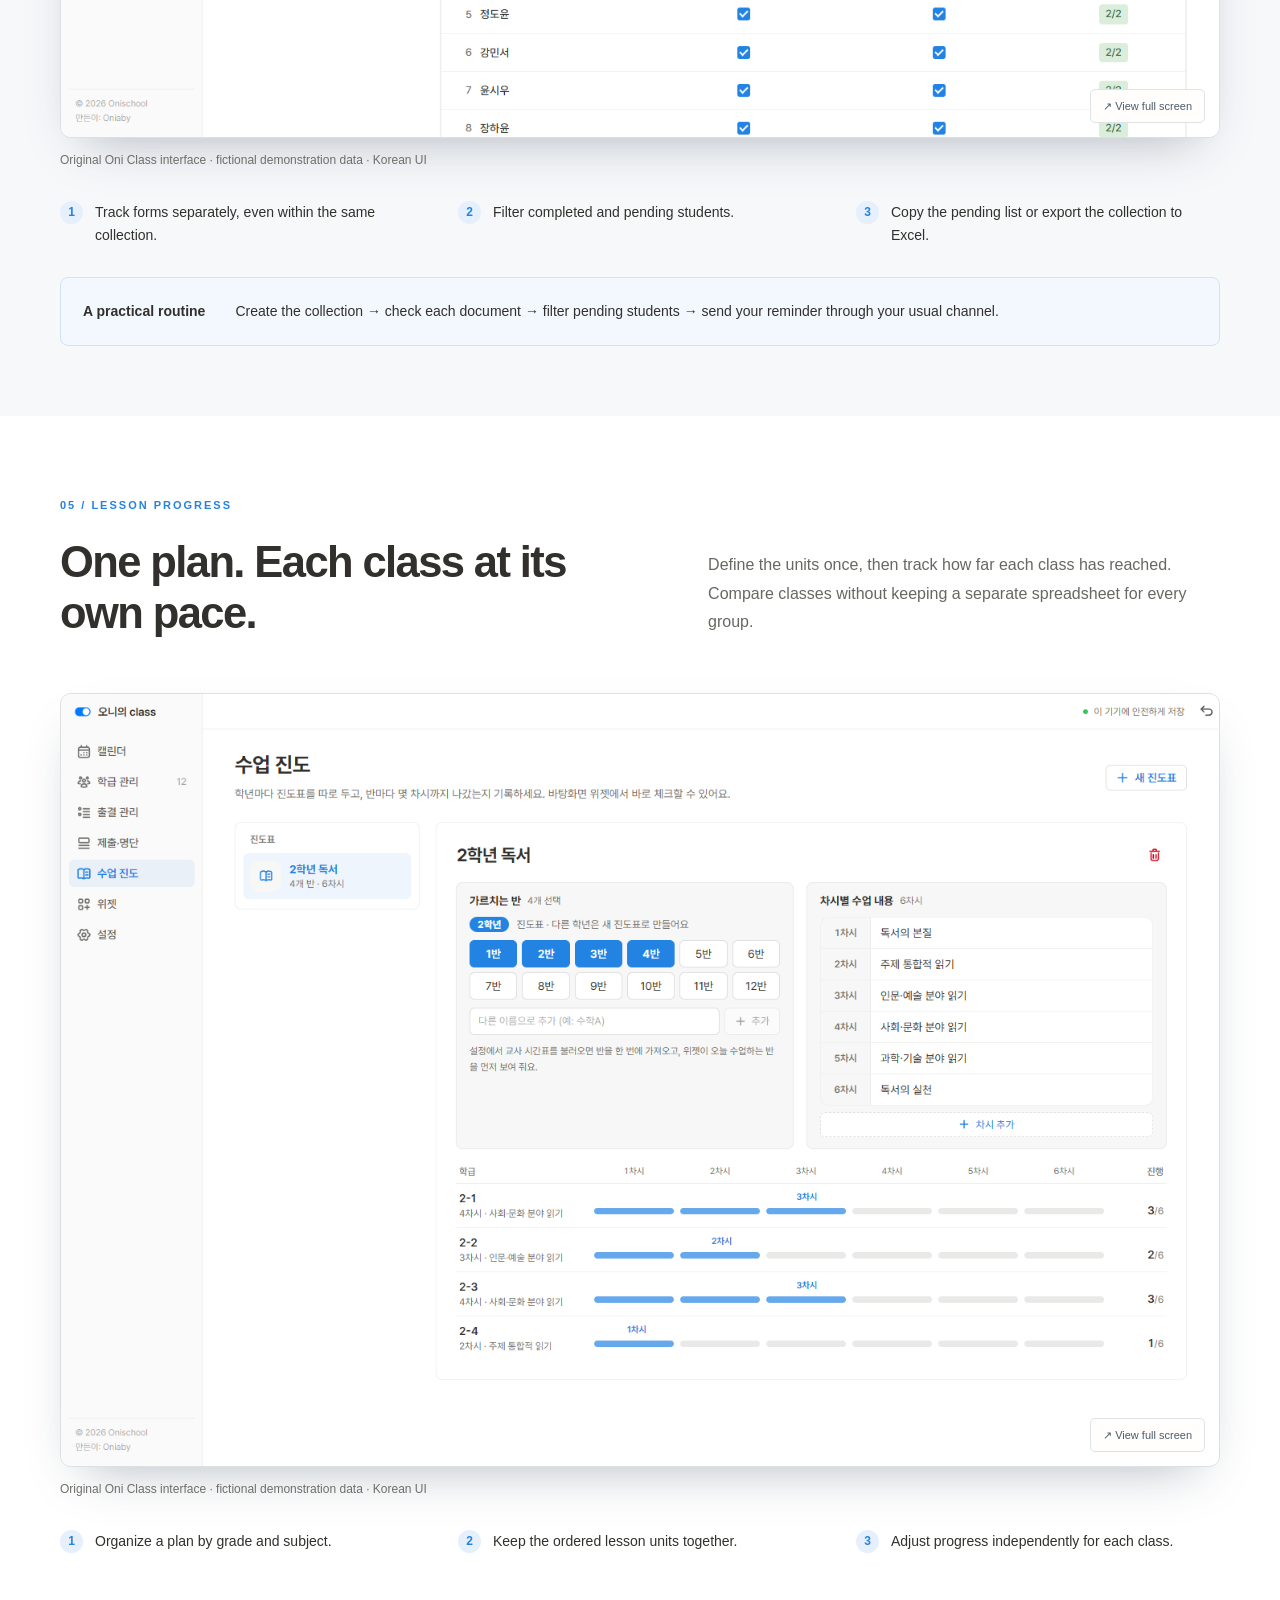
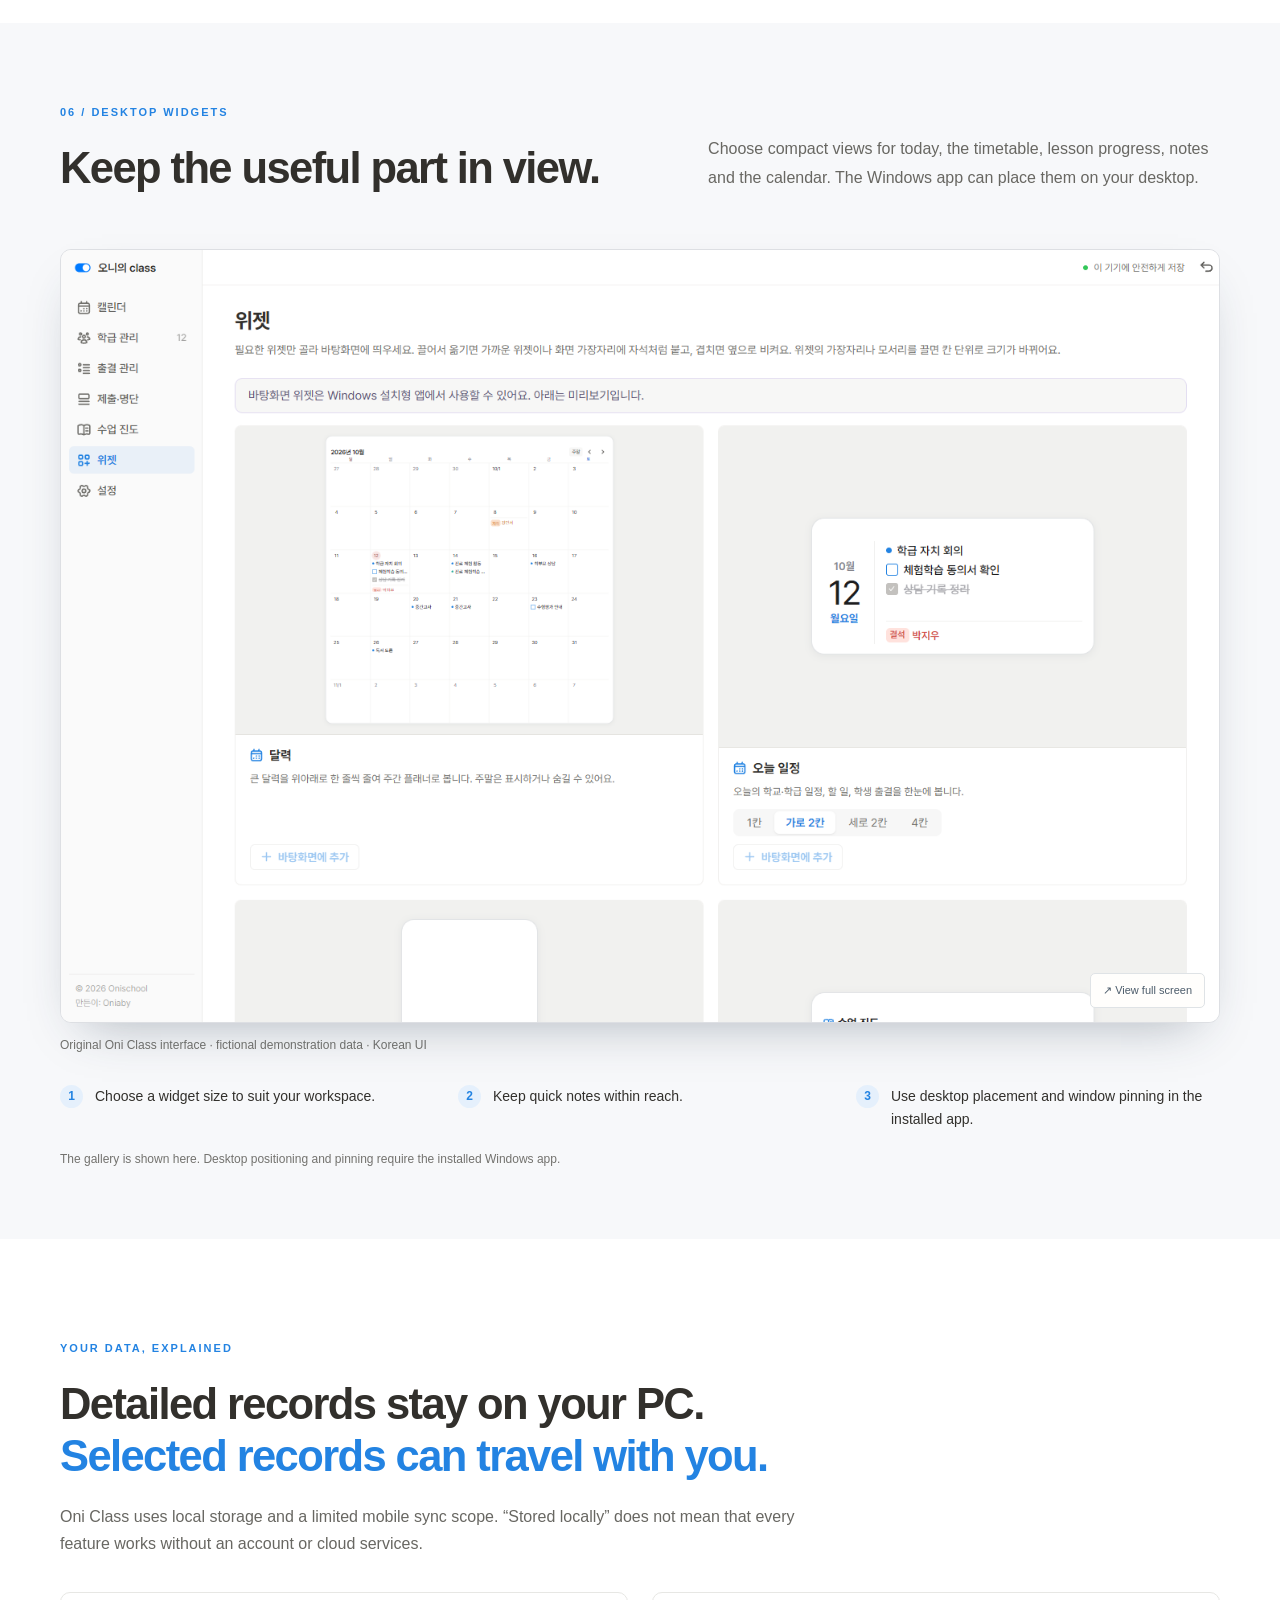
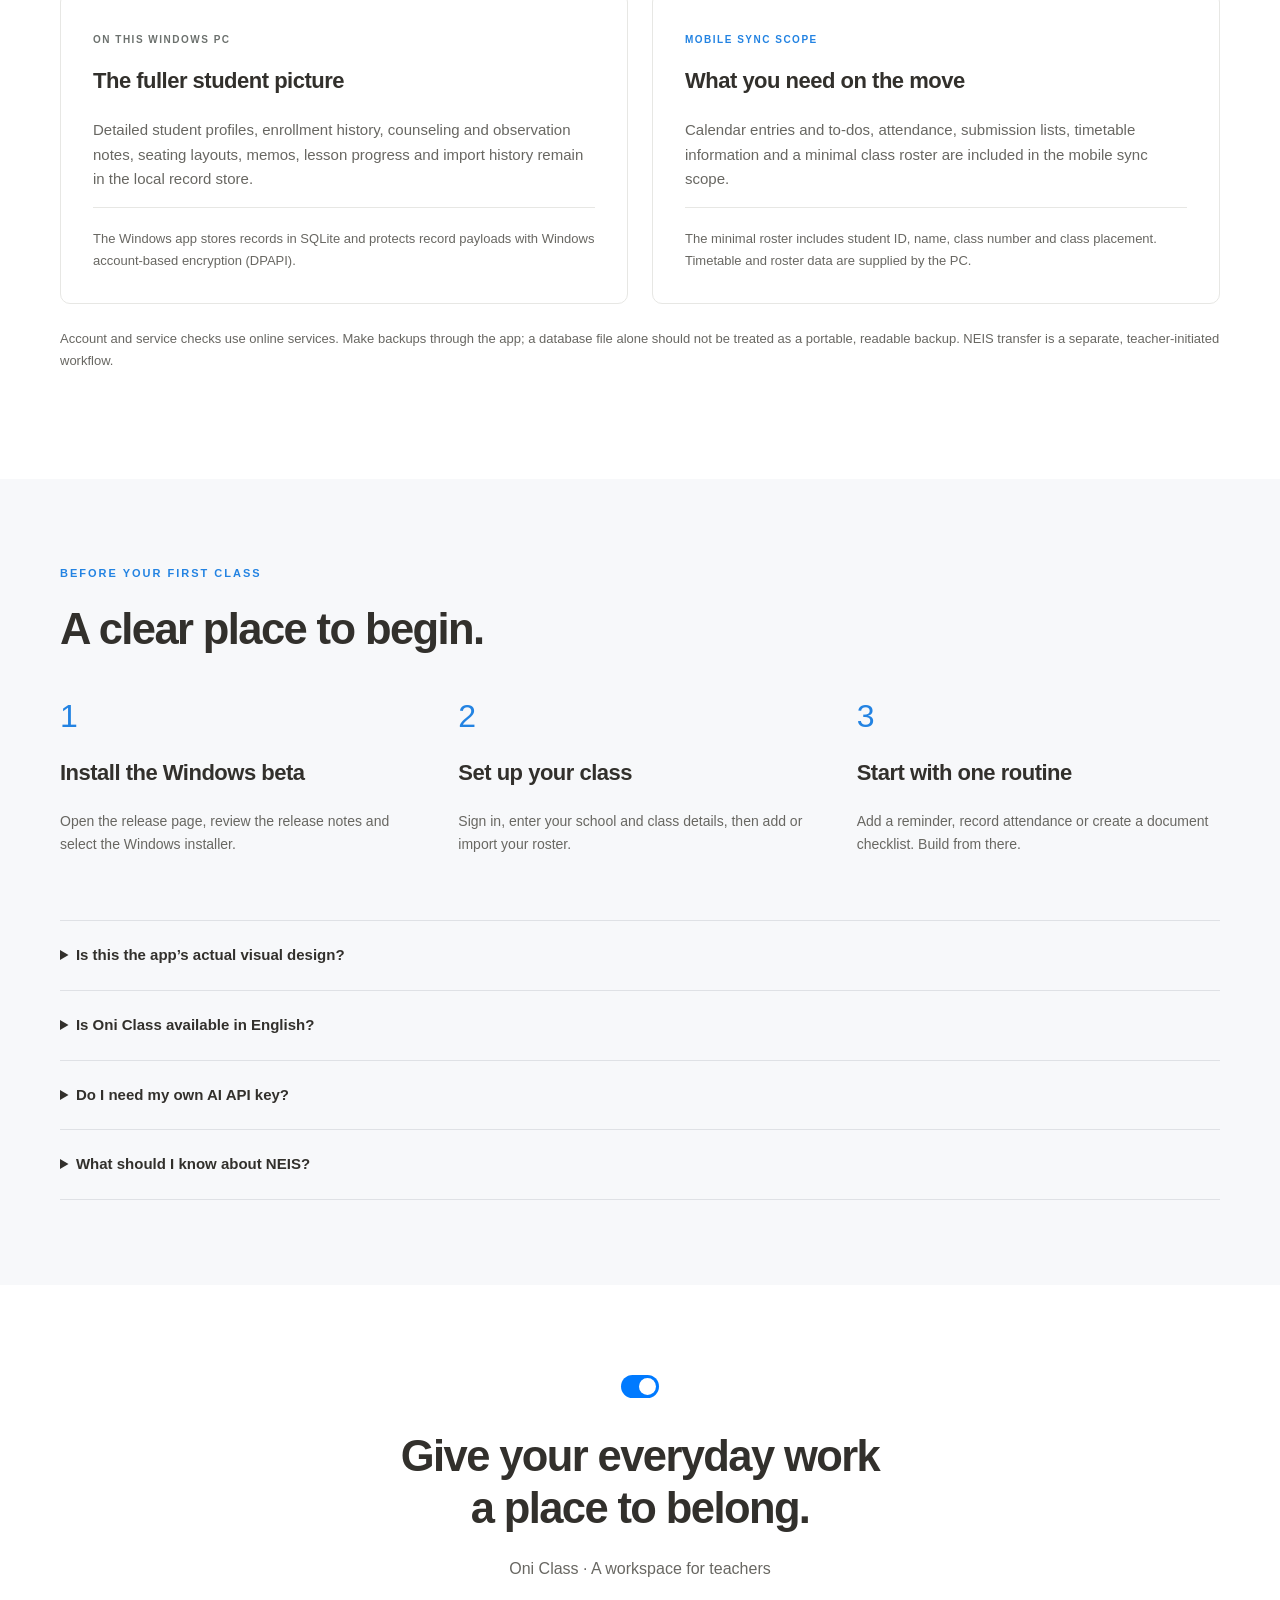
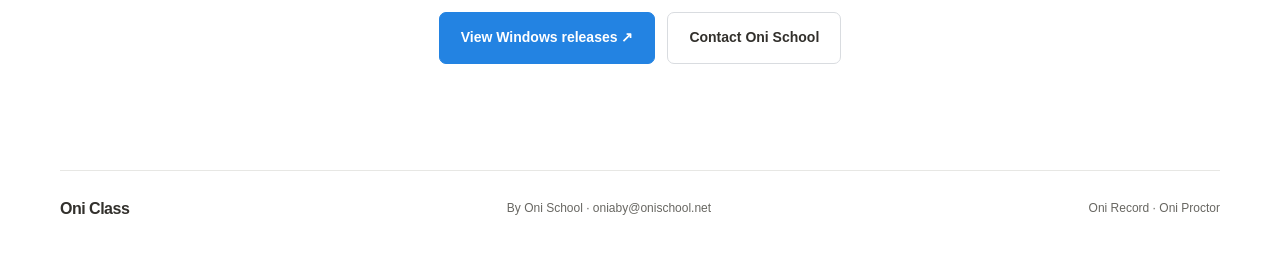
==== commit 484e8536: "Unify the three app pages on the Oni Class standalone theme - Move the standalone Oni Class page to " ====
--- a/oni-class/index.html
+++ b/oni-class/index.html
@@ -1,692 +1,38 @@
 <!doctype html>
 <html lang="en">
-  <head>
-    <meta charset="utf-8" />
-    <meta name="viewport" content="width=device-width,initial-scale=1" />
-    <title>Oni Class — A workspace for the school day</title>
-    <meta
-      name="description"
-      content="Explore Oni Class calendars, rosters, attendance, submissions and timetables. See the Windows beta and learn what stays local and what syncs."
-    />
-    <meta name="theme-color" content="#fafaf9" />
-    <link rel="canonical" href="https://onischool.net/oni-class/" />
-    <meta
-      property="og:title"
-      content="Oni Class — A workspace for the school day"
-    />
-    <meta
-      property="og:description"
-      content="Explore Oni Class calendars, rosters, attendance, submissions and timetables. See the Windows beta and learn what stays local and what syncs."
-    />
-    <meta property="og:type" content="website" />
-    <meta property="og:url" content="https://onischool.net/oni-class/" />
-    <link rel="stylesheet" href="../assets/site.css" />
-    <link rel="stylesheet" href="../assets/class-tour.css" />
-    <script src="../assets/site.js" defer=""></script>
-  </head>
-  <body>
-    <a class="skip" href="#main">Skip to content</a>
-    <div class="wrap">
-      <header class="top">
-        <a class="brand" href="../"
-          ><svg
-            class="sw"
-            style="--c: var(--text)"
-            viewBox="0 0 256 256"
-            width="28"
-            height="28"
-            aria-hidden="true"
-          >
-            <rect x="16" y="64" width="224" height="128" rx="64"></rect>
-            <circle cx="176" cy="128" r="50"></circle></svg
-          >Oni School</a
-        >
-        <nav aria-label="Main navigation">
-          <a href="../#apps">Apps</a><a href="../oni-class/">Oni Class</a
-          ><a href="../oni-record/">Oni Record</a><a href="#data">Data</a
-          ><a href="../#contact">Contact</a>
-        </nav>
-      </header>
-      <main id="main">
-        <div class="hero">
-          <div class="crumb"><a href="../">Oni School</a> / Oni Class</div>
-          <div class="brand">
-            <svg
-              class="sw"
-              style="--c: var(--class)"
-              viewBox="0 0 256 256"
-              width="28"
-              height="28"
-              aria-hidden="true"
-            >
-              <rect x="16" y="64" width="224" height="128" rx="64"></rect>
-              <circle cx="176" cy="128" r="50"></circle></svg
-            >Oni Class
-          </div>
-          <h1>Your school day,<br />in one place.</h1>
-          <p class="lead">
-            A calendar at the center of your classroom work. Bring up student
-            rosters, attendance, submissions, timetables and teaching progress
-            when you need them.
-          </p>
-          <div class="meta">
-            <span class="tag beta">Beta</span><span>Windows · 64-bit</span
-            ><span>Korean interface</span><span>Account sign-in required</span>
-          </div>
-          <div class="cta">
-            <a class="btn primary" href="#download">Get the Windows beta</a
-            ><a class="btn" href="#workspace">Explore the workspace</a>
-          </div>
-          <ul class="tour-links" aria-label="On this page">
-            <li><a href="#workspace">Workspace</a></li>
-            <li><a href="#features">Features</a></li>
-            <li><a href="#workflow">Workflow</a></li>
-            <li><a href="#data">Data</a></li>
-            <li><a href="#download">Download and support</a></li>
-          </ul>
-        </div>
-        <section id="workspace">
-          <div class="sec-head">
-            <div class="eyebrow">Your classroom workspace</div>
-            <h2>Familiar menus. A connected day.</h2>
-            <p>
-              Choose a task on the left, work in the center, and see the
-              selected day’s details on the right.
-            </p>
-          </div>
-          <figure class="preview" data-demo="">
-            <div
-              class="preview-scroll"
-              tabindex="0"
-              aria-label="Oni Class sample interface. Scroll horizontally on smaller screens."
-            >
-              <div class="app-window" lang="ko">
-                <aside class="app-side">
-                  <div class="app-wordmark">
-                    <svg
-                      class="sw"
-                      style="--c: var(--class)"
-                      viewBox="0 0 256 256"
-                      width="28"
-                      height="28"
-                      aria-hidden="true"
-                    >
-                      <rect
-                        x="16"
-                        y="64"
-                        width="224"
-                        height="128"
-                        rx="64"
-                      ></rect>
-                      <circle cx="176" cy="128" r="50"></circle></svg
-                    ><b>Oni Class</b>
-                  </div>
-                  <div
-                    class="demo-menu"
-                    role="tablist"
-                    aria-label="Explore the app screens"
-                    aria-orientation="vertical"
-                  >
-                    <button
-                      type="button"
-                      id="class-tab-calendar"
-                      role="tab"
-                      aria-selected="true"
-                      aria-controls="class-calendar"
-                      tabindex="0"
-                      aria-label="Calendar"
-                      title="Calendar"
-                    >
-                      캘린더</button
-                    ><button
-                      type="button"
-                      id="class-tab-students"
-                      role="tab"
-                      aria-selected="false"
-                      aria-controls="class-students"
-                      tabindex="-1"
-                      aria-label="Class management"
-                      title="Class management"
-                    >
-                      학급 관리</button
-                    ><button
-                      type="button"
-                      id="class-tab-attendance"
-                      role="tab"
-                      aria-selected="false"
-                      aria-controls="class-attendance"
-                      tabindex="-1"
-                      aria-label="Attendance"
-                      title="Attendance"
-                    >
-                      출결 관리</button
-                    ><button
-                      type="button"
-                      id="class-tab-surveys"
-                      role="tab"
-                      aria-selected="false"
-                      aria-controls="class-surveys"
-                      tabindex="-1"
-                      aria-label="Submissions"
-                      title="Submissions"
-                    >
-                      제출·명단
-                    </button>
-                  </div>
-                  <div class="demo-label">함께 쓰는 기능</div>
-                  <div class="demo-menu">
-                    <span class="inactive">수업 진도</span
-                    ><span class="inactive">위젯</span
-                    ><span class="inactive">설정</span>
-                  </div>
-                </aside>
-                <div class="app-main">
-                  <div class="app-bar">
-                    <b>2학년 1반 · 예시 학교</b
-                    ><span class="sample-status">소개용 예시</span>
-                  </div>
-                  <div
-                    id="class-calendar"
-                    role="tabpanel"
-                    aria-labelledby="class-tab-calendar"
-                    tabindex="0"
-                  >
-                    <div class="calendar-split">
-                      <div>
-                        <div class="calendar-tool">
-                          <strong>2026년 10월</strong
-                          ><span>‹ &nbsp; › &nbsp; 오늘</span>
-                        </div>
-                        <div class="calendar-grid">
-                          <div class="weekday">월</div>
-                          <div class="weekday">화</div>
-                          <div class="weekday">수</div>
-                          <div class="weekday">목</div>
-                          <div class="weekday">금</div>
-                          <div class="calendar-cell">
-                            <time datetime="2026-10-05">5</time
-                            ><span class="cal-event">학년 협의회</span>
-                          </div>
-                          <div class="calendar-cell">
-                            <time datetime="2026-10-06">6</time
-                            ><span class="cal-event">체험학습 안내</span>
-                          </div>
-                          <div class="calendar-cell selected">
-                            <time datetime="2026-10-07">7</time
-                            ><span class="cal-event green">신청서 확인</span
-                            ><span class="cal-event">김하늘 · 질병결석</span>
-                          </div>
-                          <div class="calendar-cell">
-                            <time datetime="2026-10-08">8</time
-                            ><span class="cal-event">모둠 발표</span>
-                          </div>
-                          <div class="calendar-cell">
-                            <time datetime="2026-10-09">9</time
-                            ><span class="cal-event purple">한글날</span>
-                          </div>
-                          <div class="calendar-cell">
-                            <time datetime="2026-10-12">12</time
-                            ><span class="cal-event">학급 자치회</span>
-                          </div>
-                          <div class="calendar-cell">
-                            <time datetime="2026-10-13">13</time
-                            ><span class="cal-event">진로 활동</span>
-                          </div>
-                          <div class="calendar-cell">
-                            <time datetime="2026-10-14">14</time
-                            ><span class="cal-event">독서 나눔</span>
-                          </div>
-                          <div class="calendar-cell">
-                            <time datetime="2026-10-15">15</time
-                            ><span class="cal-event">상담 주간</span>
-                          </div>
-                          <div class="calendar-cell">
-                            <time datetime="2026-10-16">16</time
-                            ><span class="cal-event">자료 정리</span>
-                          </div>
-                          <div class="calendar-cell">
-                            <time datetime="2026-10-19">19</time>
-                          </div>
-                          <div class="calendar-cell">
-                            <time datetime="2026-10-20">20</time>
-                          </div>
-                          <div class="calendar-cell">
-                            <time datetime="2026-10-21">21</time>
-                          </div>
-                          <div class="calendar-cell">
-                            <time datetime="2026-10-22">22</time>
-                          </div>
-                          <div class="calendar-cell">
-                            <time datetime="2026-10-23">23</time>
-                          </div>
-                        </div>
-                      </div>
-                      <aside class="day-panel">
-                        <h3>10월 7일 <small>수요일</small></h3>
-                        <h4>일정과 할 일</h4>
-                        <p>☐ 체험학습 신청서 확인</p>
-                        <p>☑ 학급 자료 정리</p>
-                        <h4>출결</h4>
-                        <p>
-                          <span class="demo-chip yellow">질병결석</span>김하늘
-                        </p>
-                        <h4>오늘 수업</h4>
-                        <p>1교시 &nbsp; 국어</p>
-                        <p>2교시 &nbsp; 수학</p>
-                        <p>3교시 &nbsp; 사회</p>
-                      </aside>
-                    </div>
-                  </div>
-                  <div
-                    id="class-students"
-                    role="tabpanel"
-                    aria-labelledby="class-tab-students"
-                    tabindex="0"
-                    hidden=""
-                  >
-                    <div class="demo-content">
-                      <h3>학급 관리</h3>
-                      <p>2학년 1반 · 학생을 선택해 상세 기록을 살펴보세요.</p>
-                      <table class="demo-table">
-                        <thead>
-                          <tr>
-                            <th scope="col">번호</th>
-                            <th scope="col">이름</th>
-                            <th scope="col">학급</th>
-                            <th scope="col">메모</th>
-                          </tr>
-                        </thead>
-                        <tbody>
-                          <tr class="selected-row">
-                            <td>01</td>
-                            <td>김하늘</td>
-                            <td>2학년 1반</td>
-                            <td>독서 활동 상담</td>
-                          </tr>
-                          <tr>
-                            <td>02</td>
-                            <td>이도윤</td>
-                            <td>2학년 1반</td>
-                            <td>모둠 발표 참여</td>
-                          </tr>
-                          <tr>
-                            <td>03</td>
-                            <td>박서연</td>
-                            <td>2학년 1반</td>
-                            <td>진로 상담 예정</td>
-                          </tr>
-                        </tbody>
-                      </table>
-                      <p class="hint" style="margin-top: 22px">
-                        학생 상세 정보와 상담 기록은 PC에 보관합니다.
-                      </p>
-                    </div>
-                  </div>
-                  <div
-                    id="class-attendance"
-                    role="tabpanel"
-                    aria-labelledby="class-tab-attendance"
-                    tabindex="0"
-                    hidden=""
-                  >
-                    <div class="demo-content">
-                      <h3>출결 관리</h3>
-                      <p>
-                        날짜와 학생별로 출결을 모아 보고, 나이스 반영 전에
-                        확인합니다.
-                      </p>
-                      <table class="demo-table">
-                        <thead>
-                          <tr>
-                            <th scope="col">날짜</th>
-                            <th scope="col">학생</th>
-                            <th scope="col">구분</th>
-                            <th scope="col">사유</th>
-                          </tr>
-                        </thead>
-                        <tbody>
-                          <tr class="selected-row">
-                            <td>10.07</td>
-                            <td>김하늘</td>
-                            <td><span class="demo-chip yellow">결석</span></td>
-                            <td>질병</td>
-                          </tr>
-                          <tr>
-                            <td>10.06</td>
-                            <td>이도윤</td>
-                            <td><span class="demo-chip">조퇴</span></td>
-                            <td>인정</td>
-                          </tr>
-                          <tr>
-                            <td>10.05</td>
-                            <td>박서연</td>
-                            <td><span class="demo-chip green">지각</span></td>
-                            <td>질병</td>
-                          </tr>
-                        </tbody>
-                      </table>
-                      <p class="hint" style="margin-top: 22px">
-                        나이스 반영은 앱에서 별도로 요청합니다.
-                      </p>
-                    </div>
-                  </div>
-                  <div
-                    id="class-surveys"
-                    role="tabpanel"
-                    aria-labelledby="class-tab-surveys"
-                    tabindex="0"
-                    hidden=""
-                  >
-                    <div class="demo-content">
-                      <h3>제출·명단</h3>
-                      <p>
-                        체험학습 신청서 · 학생별 제출 여부를 한눈에 확인합니다.
-                      </p>
-                      <table class="demo-table">
-                        <thead>
-                          <tr>
-                            <th scope="col">번호</th>
-                            <th scope="col">이름</th>
-                            <th scope="col">신청서</th>
-                            <th scope="col">보호자 동의</th>
-                          </tr>
-                        </thead>
-                        <tbody>
-                          <tr class="selected-row">
-                            <td>01</td>
-                            <td>김하늘</td>
-                            <td><span class="demo-chip green">제출</span></td>
-                            <td>확인</td>
-                          </tr>
-                          <tr>
-                            <td>02</td>
-                            <td>이도윤</td>
-                            <td>
-                              <span class="demo-chip yellow">미제출</span>
-                            </td>
-                            <td>확인 전</td>
-                          </tr>
-                          <tr>
-                            <td>03</td>
-                            <td>박서연</td>
-                            <td><span class="demo-chip green">제출</span></td>
-                            <td>확인</td>
-                          </tr>
-                        </tbody>
-                      </table>
-                      <p class="hint" style="margin-top: 22px">
-                        현재 소스에서는 제출·명단을 모바일과 동기화합니다.
-                      </p>
-                    </div>
-                  </div>
-                </div>
-              </div>
-            </div>
-            <figcaption>
-              An interactive illustration based on the app’s sidebar, calendar
-              and day panel. Select a menu to explore. The app interface is
-              Korean; all names and records shown here are fictional. Some
-              details may differ from your installed version.
-            </figcaption>
-          </figure>
-          <div class="feature-grid">
-            <article class="feature-item">
-              <div class="number">01</div>
-              <h3>A sidebar for each task</h3>
-              <p>
-                Move between the calendar, class management, attendance and
-                submissions from one place.
-              </p>
-            </article>
-            <article class="feature-item">
-              <div class="number">02</div>
-              <h3>A calendar with context</h3>
-              <p>
-                See events, to-dos and attendance within each date, keeping the
-                day’s records together.
-              </p>
-            </article>
-            <article class="feature-item">
-              <div class="number">03</div>
-              <h3>Details for the selected day</h3>
-              <p>
-                Browse dates while keeping that day’s tasks and lessons in view.
-              </p>
-            </article>
-          </div>
-        </section>
-        <section id="features">
-          <div class="sec-head">
-            <div class="eyebrow">Features</div>
-            <h2>Connect the everyday work of teaching.</h2>
-          </div>
-          <div class="feature-grid">
-            <article class="feature-item">
-              <div class="number">01</div>
-              <h3>Calendar and to-dos</h3>
-              <p>
-                Keep school events and personal tasks in one calendar. Select a
-                date to open the day panel and check off tasks as you finish
-                them.
-              </p>
-            </article>
-            <article class="feature-item">
-              <div class="number">02</div>
-              <h3>Students and counseling</h3>
-              <p>
-                Edit student information in a table and keep counseling and
-                observation notes by student. Detailed student records stay on
-                the PC.
-              </p>
-            </article>
-            <article class="feature-item">
-              <div class="number">03</div>
-              <h3>Attendance and summaries</h3>
-              <p>
-                Select students and attendance chips to record an absence or
-                other event. Review by date or student before requesting a NEIS
-                transfer.
-              </p>
-            </article>
-            <article class="feature-item">
-              <div class="number">04</div>
-              <h3>Submissions and lists</h3>
-              <p>
-                Track permission slips, forms and activity lists by student. See
-                submissions and selected options in a familiar table.
-              </p>
-            </article>
-            <article class="feature-item">
-              <div class="number">05</div>
-              <h3>Timetables and teaching progress</h3>
-              <p>
-                Load the timetable for the selected week from Comci and track
-                teaching progress separately. The app indicates when a week
-                cannot be retrieved.
-              </p>
-            </article>
-            <article class="feature-item">
-              <div class="number">06</div>
-              <h3>Desktop widgets</h3>
-              <p>
-                Keep a calendar or today’s lessons on the desktop so useful
-                information is visible without opening the full workspace.
-              </p>
-            </article>
-          </div>
-        </section>
-        <section id="workflow">
-          <div class="sec-head">
-            <div class="eyebrow">A day with Oni Class</div>
-            <h2>From the morning check to the last lesson.</h2>
-          </div>
-          <ol class="flow-steps">
-            <li>
-              <b>Prepare your classroom</b>
-              <p>
-                Sign in, set your school and class, and import student rosters
-                and events to prepare the workspace.
-              </p>
-            </li>
-            <li>
-              <b>Record as you go</b>
-              <p>
-                Check the calendar, record attendance and track submissions.
-                Manage detailed student records on the PC.
-              </p>
-            </li>
-            <li>
-              <b>Review and apply</b>
-              <p>
-                Review attendance before applying it to a supported NEIS screen.
-                Use the app’s backup tools when moving local records to another
-                PC.
-              </p>
-            </li>
-          </ol>
-          <div class="callout">
-            <b>NEIS support</b><br />The connection uses a Chrome or Edge
-            extension and a companion program on the same PC. The reviewed beta
-            guidance supports Chungbuk’s <code>cbe.neis.go.kr</code> on the
-            school’s internal network. Other education-office domains and
-            external or EVPN access are not verified support environments.
-          </div>
-        </section>
-        <section id="data">
-          <div class="sec-head">
-            <div class="eyebrow">Storage &amp; sync</div>
-            <h2>
-              Detailed records stay local. Selected records connect your
-              devices.
-            </h2>
-            <p>
-              Oni Class combines a local store with account-based cloud sync.
-              The following distinction matters when choosing where to keep
-              student information.
-            </p>
-          </div>
-          <div class="facts">
-            <div class="fact">
-              <h3>Detailed records on the PC</h3>
-              <p>
-                Detailed student profiles, enrollment history, counseling and
-                observation notes, seating plans, memos, teaching progress,
-                settings and import history are excluded from the current sync
-                flow.
-              </p>
-            </div>
-            <div class="fact">
-              <h3>Selected records in account sync</h3>
-              <p>
-                The current source syncs events and to-dos, attendance,
-                submissions, timetables and the selected class’s minimal roster.
-                The roster includes student IDs, names and numbers, plus school
-                year, grade and class.
-              </p>
-            </div>
-            <div class="fact">
-              <h3>Encrypted local record payloads</h3>
-              <p>
-                The Windows app keeps records and backups in SQLite and protects
-                record payloads with Windows DPAPI. Use the app’s backup and
-                import tools to move records between PCs.
-              </p>
-            </div>
-            <div class="fact">
-              <h3>NEIS is a separate transfer</h3>
-              <p>
-                The browser extension and local companion handle the attendance
-                operation requested by the teacher. Records saved in NEIS are
-                separate from the app’s local records.
-              </p>
-            </div>
-          </div>
-          <p class="hint">
-            Based on source reviewed on October 9, 2026. Availability may differ
-            by installed release and account status. Sign-in, account-status
-            checks and cloud sync require a network connection.
-          </p>
-          <p><a href="../#apps">See all Oni apps →</a></p>
-        </section>
-        <section id="download">
-          <div class="download-box">
-            <div class="eyebrow">Get started</div>
-            <h2>Start on Windows.</h2>
-            <p>
-              The verified public installer is <strong>v0.1.1-beta.9</strong>.
-              Check GitHub Releases for newer versions and changes.
-            </p>
-            <div class="cta">
-              <a
-                class="btn primary"
-                href="https://github.com/yang102948549/oni-class/releases/download/v0.1.1-beta.9/OniClass_0.1.1-beta.9_x64-setup.exe"
-                >Download for Windows x64</a
-              ><a
-                class="btn"
-                href="https://github.com/yang102948549/oni-class/releases"
-                >Releases and changes</a
-              >
-            </div>
-            <p class="hint">
-              This is a beta. Initial installation and account sign-in require
-              internet access; the installer downloads WebView2 if it is
-              missing. For support and account access, contact
-              <a href="mailto:oniaby@onischool.net">oniaby@onischool.net</a>.
-            </p>
-          </div>
-        </section>
-        <section id="faq">
-          <div class="sec-head">
-            <div class="eyebrow">Before you begin</div>
-            <h2>A few things to know.</h2>
-          </div>
-          <details class="faq">
-            <summary>Can I use it on my phone?</summary>
-            <p>
-              A mobile web interface connects to the same account. It covers
-              selected workflows rather than the full desktop workspace. The
-              current source includes mobile features for calendars, attendance,
-              submissions and timetables. Detailed student profiles are edited
-              on the PC.
-            </p>
-          </details>
-          <details class="faq">
-            <summary>Do I need an AI API key?</summary>
-            <p>
-              The Oni Class calendar, roster and attendance workflows do not
-              require a personal AI API key. AI-assisted student-record drafting
-              and checking are offered in the separate
-              <a href="../oni-record/">Oni Record</a> app, using the teacher’s
-              own Gemini key.
-            </p>
-          </details>
-          <details class="faq">
-            <summary>How do I connect the NEIS extension?</summary>
-            <p>
-              Follow the app’s NEIS connection instructions to install and
-              connect the extension. The reviewed beta guide describes manual
-              installation pending Web Store approval. Schools that block
-              extensions or local browser connections may prevent this feature
-              from working.
-            </p>
-          </details>
-          <details class="faq">
-            <summary>Where are updates and backups?</summary>
-            <p>
-              Open Settings → App update to check for a new version. Save your
-              work and finish any NEIS transfer before updating. Use the app’s
-              backup feature when moving detailed student records to another PC.
-            </p>
-          </details>
-        </section>
-      </main>
-      <footer>
-        <span>© 2026 Oni School · Oniaby</span
-        ><span
-          ><a href="../#apps">All apps</a> ·
-          <a href="mailto:oniaby@onischool.net">Contact</a></span
-        >
-      </footer>
-    </div>
-  </body>
+<head>
+<meta charset="utf-8">
+<meta name="viewport" content="width=device-width,initial-scale=1">
+<title>Oni Class — A calmer school day</title>
+<meta name="description" content="Explore Oni Class: a Windows workspace for class records, attendance, submissions, calendars and lesson progress.">
+<link rel="canonical" href="https://onischool.net/oni-class/">
+<meta property="og:title" content="Oni Class — A calmer school day">
+<meta property="og:description" content="Explore Oni Class: a Windows workspace for class records, attendance, submissions, calendars and lesson progress.">
+<meta property="og:type" content="website">
+<meta property="og:url" content="https://onischool.net/oni-class/">
+<meta property="og:image" content="https://onischool.net/assets/class/calendar.png">
+<link rel="stylesheet" href="../assets/app.css">
+</head>
+<body class="app-class">
+<a class="skip" href="#main">Skip to content</a>
+<header class="nav">
+<a class="brand" href="#"><span class="mark" aria-hidden="true"></span>Oni Class</a>
+<nav aria-label="Page navigation">
+<a href="../">Oni School</a>
+<a href="#tour">Product tour</a>
+<a href="#storage">Your data</a>
+<a href="#start">Get started <span>↗</span></a>
+</nav>
+</header>
+<main id="main">
+<section class="hero wrap"><p class="eyebrow">Made for the everyday work of teaching</p><h1>A busy classroom.<br><em>A calmer school day.</em></h1><p class="lead">Class records, attendance, submissions and lesson progress. <br>One familiar workspace for the details that fill your day.</p><div class="actions"><a class="button primary" href="#tour">Explore the app <span>↓</span></a><a class="button" href="#start">Windows beta <span>↗</span></a></div><p class="micro">Windows desktop app · Korean interface · English product guide</p><figure><button class="screen" data-image="../assets/class/calendar.png" aria-label="Enlarge calendar screen"><img src="../assets/class/calendar.png" alt="Oni Class calendar and daily details in the actual application interface" width="1440" height="960"><span class="zoom">↗ View full screen</span></button><figcaption>Original Oni Class interface · fictional demonstration data · Korean UI</figcaption></figure><div class="steps"><div><b>01 <span>Plan</span></b><p>Start with the calendar.</p></div><div><b>02 <span>Record</span></b><p>Keep the context close.</p></div><div><b>03 <span>Follow up</span></b><p>See what still needs attention.</p></div><div><b>04 <span>Stay in view</span></b><p>Bring useful details to the desktop.</p></div></div></section><section class="intro wrap" id="tour"><p class="eyebrow">A closer look</p><h2>Less searching.<br>More of your day in one place.</h2><p>Follow the real interface through six parts of a teacher’s workflow. Click any screen to inspect it at full size.</p></section><section class="chapter" id="calendar"><div class="wrap"><div class="chapter-heading"><div><p class="eyebrow">01 / Daily overview</p><h2>Start with the whole day.</h2></div><p>Your calendar, to-dos and attendance share one workspace. Select a date to see its details without losing the month around it.</p></div><figure><button class="screen" data-image="../assets/class/calendar.png" aria-label="Enlarge calendar screen"><img src="../assets/class/calendar.png" alt="Calendar workspace showing example October events and the selected day" loading="lazy" width="1440" height="960"><span class="zoom">↗ View full screen</span></button><figcaption>Original Oni Class interface · fictional demonstration data · Korean UI</figcaption></figure><div class="notes"><div><span class="number">1</span><p>See school events and personal reminders together.</p></div><div><span class="number">2</span><p>Keep a checklist next to the day it belongs to.</p></div><div><span class="number">3</span><p>Open attendance from the selected day.</p></div></div></div></section><section class="chapter tinted" id="students"><div class="wrap"><div class="chapter-heading"><div><p class="eyebrow">02 / Class records</p><h2>Know the student behind the row.</h2></div><p>Move from your class roster to an individual profile. Keep observations and counseling follow-ups close to the student they concern.</p></div><figure><button class="screen" data-image="../assets/class/students.png" aria-label="Enlarge students screen"><img src="../assets/class/students.png" alt="Class roster and individual student profile using fictional students" loading="lazy" width="1440" height="960"><span class="zoom">↗ View full screen</span></button><figcaption>Original Oni Class interface · fictional demonstration data · Korean UI</figcaption></figure><div class="notes"><div><span class="number">1</span><p>View student details in a structured profile.</p></div><div><span class="number">2</span><p>Record counseling notes and follow-up actions.</p></div><div><span class="number">3</span><p>Use the seating view to arrange your classroom.</p></div></div></div></section><section class="chapter" id="attendance"><div class="wrap"><div class="chapter-heading"><div><p class="eyebrow">03 / Attendance</p><h2>From one day to the month.</h2></div><p>Record an absence, late arrival, early departure or missed class. Review monthly totals and open the underlying record when you need the detail.</p></div><figure><button class="screen" data-image="../assets/class/attendance.png" aria-label="Enlarge attendance screen"><img src="../assets/class/attendance.png" alt="Monthly attendance summary for fictional students" loading="lazy" width="1440" height="960"><span class="zoom">↗ View full screen</span></button><figcaption>Original Oni Class interface · fictional demonstration data · Korean UI</figcaption></figure><div class="notes"><div><span class="number">1</span><p>Keep attendance categories and supporting-document status together.</p></div><div><span class="number">2</span><p>Expand a student row to inspect dated records.</p></div><div><span class="number">3</span><p>Review absence statements in the dedicated tab.</p></div></div></div></section><section class="chapter tinted" id="submissions"><div class="wrap"><div class="chapter-heading"><div><p class="eyebrow">04 / Submissions &amp; lists</p><h2>See exactly what is still missing.</h2></div><p>Create a collection with more than one document. Check each item per student, then switch to the outstanding list before your next reminder.</p></div><figure><button class="screen" data-image="../assets/class/submissions.png" aria-label="Enlarge submissions screen"><img src="../assets/class/submissions.png" alt="Document submission tracker with individual checkboxes and completion totals" loading="lazy" width="1440" height="960"><span class="zoom">↗ View full screen</span></button><figcaption>Original Oni Class interface · fictional demonstration data · Korean UI</figcaption></figure><div class="notes"><div><span class="number">1</span><p>Track forms separately, even within the same collection.</p></div><div><span class="number">2</span><p>Filter completed and pending students.</p></div><div><span class="number">3</span><p>Copy the pending list or export the collection to Excel.</p></div></div><aside class="tip"><b>A practical routine</b><span>Create the collection → check each document → filter pending students → send your reminder through your usual channel.</span></aside></div></section><section class="chapter" id="progress"><div class="wrap"><div class="chapter-heading"><div><p class="eyebrow">05 / Lesson progress</p><h2>One plan. Each class at its own pace.</h2></div><p>Define the units once, then track how far each class has reached. Compare classes without keeping a separate spreadsheet for every group.</p></div><figure><button class="screen" data-image="../assets/class/progress.png" aria-label="Enlarge progress screen"><img src="../assets/class/progress.png" alt="Lesson progress plan comparing four classes" loading="lazy" width="1440" height="960"><span class="zoom">↗ View full screen</span></button><figcaption>Original Oni Class interface · fictional demonstration data · Korean UI</figcaption></figure><div class="notes"><div><span class="number">1</span><p>Organize a plan by grade and subject.</p></div><div><span class="number">2</span><p>Keep the ordered lesson units together.</p></div><div><span class="number">3</span><p>Adjust progress independently for each class.</p></div></div></div></section><section class="chapter tinted" id="widgets"><div class="wrap"><div class="chapter-heading"><div><p class="eyebrow">06 / Desktop widgets</p><h2>Keep the useful part in view.</h2></div><p>Choose compact views for today, the timetable, lesson progress, notes and the calendar. The Windows app can place them on your desktop.</p></div><figure><button class="screen" data-image="../assets/class/widgets.png" aria-label="Enlarge widgets screen"><img src="../assets/class/widgets.png" alt="Actual widget gallery with example data" loading="lazy" width="1440" height="960"><span class="zoom">↗ View full screen</span></button><figcaption>Original Oni Class interface · fictional demonstration data · Korean UI</figcaption></figure><div class="notes"><div><span class="number">1</span><p>Choose a widget size to suit your workspace.</p></div><div><span class="number">2</span><p>Keep quick notes within reach.</p></div><div><span class="number">3</span><p>Use desktop placement and window pinning in the installed app.</p></div></div><p class="micro">The gallery is shown here. Desktop positioning and pinning require the installed Windows app.</p></div></section><section class="storage wrap" id="storage"><p class="eyebrow">Your data, explained</p><h2>Detailed records stay on your PC.<br><em>Selected records can travel with you.</em></h2><p class="section-lead">Oni Class uses local storage and a limited mobile sync scope. “Stored locally” does not mean that every feature works without an account or cloud services.</p><div class="data-grid"><article><span class="data-label">On this Windows PC</span><h3>The fuller student picture</h3><p>Detailed student profiles, enrollment history, counseling and observation notes, seating layouts, memos, lesson progress and import history remain in the local record store.</p><p class="small">The Windows app stores records in SQLite and protects record payloads with Windows account-based encryption (DPAPI).</p></article><article><span class="data-label blue">Mobile sync scope</span><h3>What you need on the move</h3><p>Calendar entries and to-dos, attendance, submission lists, timetable information and a minimal class roster are included in the mobile sync scope.</p><p class="small">The minimal roster includes student ID, name, class number and class placement. Timetable and roster data are supplied by the PC.</p></article></div><p class="storage-note">Account and service checks use online services. Make backups through the app; a database file alone should not be treated as a portable, readable backup. NEIS transfer is a separate, teacher-initiated workflow.</p></section><section class="tinted"><div class="wrap setup" id="start"><p class="eyebrow">Before your first class</p><h2>A clear place to begin.</h2><div class="setup-grid"><article><b>1</b><h3>Install the Windows beta</h3><p>Open the release page, review the release notes and select the Windows installer.</p></article><article><b>2</b><h3>Set up your class</h3><p>Sign in, enter your school and class details, then add or import your roster.</p></article><article><b>3</b><h3>Start with one routine</h3><p>Add a reminder, record attendance or create a document checklist. Build from there.</p></article></div><div class="faq"><details><summary>Is this the app’s actual visual design?</summary><p>Yes. Screens are rendered from Oni Class’s original React components and stylesheet files, with fictional classroom data in an isolated preview. Native Windows operations and live cloud sync were not exercised for these images.</p></details><details><summary>Is Oni Class available in English?</summary><p>This product guide is in English. The application interface shown here is Korean.</p></details><details><summary>Do I need my own AI API key?</summary><p>No personal AI API key is required for the class-management workflows shown here. Oni Class and Oni Record are different applications with different storage and service requirements.</p></details><details><summary>What should I know about NEIS?</summary><p>NEIS integration requires a separate browser extension and a supported school environment. Availability depends on the target NEIS screen and version. Review transferred records in NEIS. This tour does not demonstrate or verify a live NEIS transfer.</p></details></div></div></section><section class="cta wrap"><span class="mark" aria-hidden="true"></span><h2>Give your everyday work<br>a place to belong.</h2><p>Oni Class · A workspace for teachers</p><div class="actions"><a class="button primary" href="https://github.com/yang102948549/oni-class/releases" target="_blank" rel="noopener">View Windows releases ↗</a><a class="button" href="mailto:oniaby@onischool.net">Contact Oni School</a></div></section>
+</main>
+<footer class="wrap footer">
+<a class="brand" href="#">Oni Class</a>
+<span>By <a href="../">Oni School</a> · <a href="mailto:oniaby@onischool.net">oniaby@onischool.net</a></span>
+<span><a href="../oni-record/">Oni Record</a> · <a href="../oni-proctor/">Oni Proctor</a></span>
+</footer>
+<dialog id="viewer"><div class="viewer-head"><span>Oni Class · Example screen</span><button id="close" aria-label="Close enlarged screen">Close ✕</button></div><img alt=""></dialog>
+<script src="../assets/app.js"></script>
+</body>
 </html>
--- a/assets/app.css
+++ b/assets/app.css
@@ -0,0 +1,770 @@
+/* Shared theme for app detail pages (Oni Class, Oni Record, Oni Proctor).
+   Based on the Oni Class standalone page. Each page sets its accent with a body class. */
+:root {
+  --ink: #32302c;
+  --muted: #686762;
+  --line: #e7e7e4;
+  --paper: #fff;
+  --soft: #f7f8fa;
+  --accent: #2383e2;
+  --mark: #007aff;
+}
+.app-class {
+  --accent: #2383e2;
+  --mark: #007aff;
+}
+.app-record {
+  --accent: #d64545;
+  --mark: #e05252;
+}
+.app-proctor {
+  --accent: #0b7f79;
+  --mark: #149c95;
+}
+body {
+  --tint: color-mix(in srgb, var(--accent) 6%, #fff);
+  --tint-line: color-mix(in srgb, var(--accent) 22%, #fff);
+  --tint-strong: color-mix(in srgb, var(--accent) 12%, #fff);
+}
+* {
+  box-sizing: border-box;
+}
+html {
+  scroll-behavior: smooth;
+  scroll-padding-top: 90px;
+}
+body {
+  margin: 0;
+  font-family: Inter, "Segoe UI", "Malgun Gothic", Arial, sans-serif;
+  color: var(--ink);
+  background: #fff;
+  font-size: 16px;
+  line-height: 1.65;
+}
+a {
+  color: inherit;
+  text-decoration: none;
+}
+button {
+  font: inherit;
+}
+button,
+a {
+  -webkit-tap-highlight-color: transparent;
+}
+a:focus-visible,
+button:focus-visible,
+summary:focus-visible {
+  outline: 3px solid var(--accent);
+  outline-offset: 5px;
+}
+.wrap {
+  width: min(1160px, calc(100% - 64px));
+  margin: auto;
+}
+
+/* Sticky top bar */
+.nav {
+  height: 80px;
+  padding: 0 max(32px, calc((100vw - 1160px) / 2));
+  display: flex;
+  justify-content: space-between;
+  align-items: center;
+  background: #ffffffed;
+  border-bottom: 1px solid var(--line);
+  position: sticky;
+  top: 0;
+  z-index: 5;
+  backdrop-filter: blur(12px);
+}
+.brand {
+  display: flex;
+  gap: 10px;
+  align-items: center;
+  font-weight: 750;
+  letter-spacing: -0.5px;
+  font-size: 21px;
+}
+.mark {
+  display: inline-block;
+  background: var(--mark);
+  width: 38px;
+  height: 23px;
+  border-radius: 15px;
+  position: relative;
+  flex-shrink: 0;
+}
+.mark:after {
+  content: "";
+  position: absolute;
+  background: white;
+  width: 17px;
+  height: 17px;
+  right: 3px;
+  top: 3px;
+  border-radius: 50%;
+}
+nav {
+  display: flex;
+  gap: 28px;
+  font-size: 13px;
+  font-weight: 600;
+}
+nav a:first-child {
+  color: var(--muted);
+}
+nav a:last-child {
+  color: var(--accent);
+}
+
+/* Type */
+h1,
+h2,
+h3,
+p {
+  margin-top: 0;
+}
+h1 {
+  font-size: clamp(44px, 5.5vw, 76px);
+  line-height: 1.08;
+  letter-spacing: -3.8px;
+  margin-bottom: 26px;
+  font-weight: 750;
+}
+h2 {
+  font-size: clamp(30px, 3.4vw, 46px);
+  line-height: 1.18;
+  letter-spacing: -1.6px;
+  font-weight: 700;
+  margin-bottom: 22px;
+}
+h3 {
+  font-size: 22px;
+  letter-spacing: -0.5px;
+  line-height: 1.3;
+  margin-top: 16px;
+}
+em {
+  color: var(--accent);
+  font-style: normal;
+}
+.eyebrow {
+  font-size: 11px;
+  letter-spacing: 2px;
+  font-weight: 750;
+  color: var(--accent);
+  margin: 0 0 22px;
+  text-transform: uppercase;
+}
+.lead {
+  font-size: 20px;
+  color: var(--muted);
+  line-height: 1.7;
+  max-width: 780px;
+}
+.micro,
+figcaption {
+  font-size: 12px;
+  color: #73726e;
+}
+.ko {
+  font-weight: 650;
+  white-space: nowrap;
+}
+kbd {
+  font: 0.85em ui-monospace, Consolas, monospace;
+  border: 1px solid #d9dce0;
+  border-bottom-width: 2px;
+  border-radius: 4px;
+  padding: 0 5px;
+  background: var(--soft);
+  white-space: nowrap;
+}
+code {
+  font: 0.9em ui-monospace, Consolas, monospace;
+  background: var(--soft);
+  padding: 1px 5px;
+  border-radius: 3px;
+}
+
+/* Hero */
+.hero {
+  padding-top: 78px;
+}
+.actions {
+  display: flex;
+  gap: 12px;
+  flex-wrap: wrap;
+  margin: 30px 0 16px;
+}
+.button {
+  padding: 13px 21px;
+  border: 1px solid #d9dce0;
+  border-radius: 7px;
+  font-size: 14px;
+  font-weight: 650;
+  display: inline-flex;
+  gap: 25px;
+  align-items: center;
+  background: #fff;
+}
+.button:hover {
+  transform: translateY(-2px);
+  box-shadow: 0 5px 15px #0000000c;
+}
+.primary {
+  background: var(--accent);
+  color: white;
+  border-color: var(--accent);
+}
+.hero figure {
+  margin-top: 44px;
+}
+
+/* Screens (click to enlarge) */
+figure {
+  margin: 0;
+}
+figcaption {
+  margin-top: 13px;
+}
+.screen {
+  padding: 0;
+  display: block;
+  position: relative;
+  width: 100%;
+  border: 1px solid #dddfe3;
+  border-radius: 11px;
+  overflow: hidden;
+  background: white;
+  cursor: zoom-in;
+  box-shadow: 0 22px 50px -24px #25394c60;
+}
+.screen img {
+  width: 100%;
+  height: auto;
+  display: block;
+}
+.zoom {
+  position: absolute;
+  right: 14px;
+  bottom: 14px;
+  background: #fffefc;
+  border: 1px solid #dfe3e6;
+  padding: 7px 12px;
+  border-radius: 5px;
+  font-size: 11px;
+  color: #4c5c6b;
+}
+.screen + figcaption {
+  margin-top: 13px;
+}
+figure + figure {
+  margin-top: 28px;
+}
+.pin {
+  position: absolute;
+  transform: translate(-50%, -50%);
+  width: 26px;
+  height: 26px;
+  border-radius: 50%;
+  background: var(--accent);
+  color: #fff;
+  font-size: 13px;
+  font-weight: 700;
+  display: grid;
+  place-items: center;
+  box-shadow: 0 0 0 3px #fff;
+}
+
+/* Step strip */
+.steps {
+  display: grid;
+  grid-template-columns: repeat(4, 1fr);
+  gap: 14px;
+  margin-top: 35px;
+}
+.steps.three {
+  grid-template-columns: repeat(3, 1fr);
+}
+.steps > div {
+  border: 1px solid var(--line);
+  padding: 23px;
+  border-radius: 9px;
+  background: #fff;
+}
+.steps b {
+  color: var(--accent);
+  font-size: 14px;
+}
+.steps b span {
+  color: var(--ink);
+  margin-left: 9px;
+}
+.steps p {
+  font-size: 13px;
+  color: var(--muted);
+  margin: 10px 0 0;
+}
+
+/* Intro + chapters */
+.intro {
+  padding-top: 110px;
+  padding-bottom: 68px;
+  display: grid;
+  grid-template-columns: 1.1fr 1fr;
+  column-gap: 100px;
+}
+.intro .eyebrow {
+  grid-column: 1/-1;
+}
+.intro > p:last-child {
+  align-self: end;
+  color: var(--muted);
+  max-width: 430px;
+}
+.chapter {
+  padding: 80px 0 70px;
+}
+.tinted {
+  background: var(--soft);
+}
+.chapter-heading {
+  display: grid;
+  grid-template-columns: 1.1fr 1fr;
+  gap: 85px;
+  margin-bottom: 32px;
+}
+.chapter-heading > p {
+  color: var(--muted);
+  align-self: end;
+  margin-bottom: 24px;
+  line-height: 1.8;
+}
+.notes {
+  display: grid;
+  grid-template-columns: repeat(3, 1fr);
+  gap: 22px 34px;
+  margin-top: 30px;
+}
+.notes.two {
+  grid-template-columns: repeat(2, 1fr);
+}
+.notes > div {
+  display: flex;
+  align-items: flex-start;
+  gap: 12px;
+}
+.number {
+  background: var(--tint-strong);
+  color: var(--accent);
+  border-radius: 50%;
+  width: 23px;
+  height: 23px;
+  display: grid;
+  place-items: center;
+  flex-shrink: 0;
+  font-size: 12px;
+  font-weight: 700;
+}
+.notes p {
+  font-size: 14px;
+  line-height: 1.65;
+  margin-bottom: 0;
+}
+.notes p b {
+  display: block;
+  font-size: 15px;
+}
+.tip {
+  margin-top: 30px;
+  padding: 22px;
+  border: 1px solid var(--tint-line);
+  background: var(--tint);
+  border-radius: 8px;
+  display: flex;
+  gap: 30px;
+  font-size: 14px;
+}
+.tip b {
+  white-space: nowrap;
+}
+.chapter .micro {
+  margin: 18px 0 0;
+}
+
+/* Cards: data grid, type guides */
+.storage {
+  padding-top: 100px;
+  padding-bottom: 95px;
+}
+.section-lead {
+  max-width: 760px;
+  color: var(--muted);
+}
+.data-grid {
+  display: grid;
+  grid-template-columns: 1fr 1fr;
+  gap: 24px;
+  margin: 35px 0 24px;
+}
+.data-grid.three {
+  grid-template-columns: repeat(3, 1fr);
+}
+.data-grid article {
+  padding: 32px;
+  border: 1px solid var(--line);
+  border-radius: 10px;
+  background: #fff;
+}
+.data-grid article.pick {
+  border-color: var(--accent);
+}
+.data-label {
+  font-size: 10px;
+  letter-spacing: 1.5px;
+  font-weight: 750;
+  color: #6c716e;
+  text-transform: uppercase;
+}
+.blue {
+  color: var(--accent);
+}
+.data-grid p {
+  font-size: 15px;
+  color: var(--muted);
+}
+.data-grid .small,
+.storage-note {
+  font-size: 13px;
+  color: var(--muted);
+}
+.data-grid .small {
+  border-top: 1px solid var(--line);
+  padding-top: 20px;
+  margin-bottom: 0;
+}
+.data-grid ol,
+.data-grid ul {
+  margin: 0 0 18px;
+  padding-left: 20px;
+  font-size: 14px;
+  color: var(--muted);
+  display: grid;
+  gap: 8px;
+}
+.data-grid li b {
+  color: var(--ink);
+}
+.data-grid li::marker {
+  color: var(--accent);
+  font-weight: 700;
+}
+.data-grid article > .screen {
+  max-width: 280px;
+  margin: 0 auto 8px;
+  box-shadow: none;
+}
+
+/* Side-by-side: small screen + notes */
+.pair {
+  display: grid;
+  grid-template-columns: minmax(0, 420px) minmax(0, 1fr);
+  gap: 34px;
+  align-items: start;
+  margin-top: 30px;
+}
+.pair .notes {
+  grid-template-columns: 1fr;
+  margin-top: 0;
+}
+.criteria {
+  list-style: none;
+  margin: 24px 0 0;
+  padding: 0;
+  display: grid;
+  grid-template-columns: repeat(2, 1fr);
+  gap: 10px;
+}
+.criteria li {
+  background: #fff;
+  border: 1px solid var(--line);
+  border-radius: 8px;
+  padding: 12px 16px;
+  font-size: 14px;
+  color: var(--muted);
+}
+.criteria b {
+  color: var(--accent);
+  margin-right: 8px;
+}
+h3.sub {
+  margin-top: 44px;
+  margin-bottom: 0;
+}
+
+/* Setup + FAQ */
+.setup {
+  padding-top: 85px;
+  padding-bottom: 85px;
+}
+.setup-grid {
+  display: grid;
+  grid-template-columns: repeat(3, 1fr);
+  gap: 35px;
+  margin-top: 35px;
+}
+.setup-grid article > b {
+  color: var(--accent);
+  font-size: 32px;
+  font-weight: 500;
+}
+.setup-grid p {
+  font-size: 14px;
+  color: var(--muted);
+}
+.faq {
+  margin-top: 50px;
+  border-top: 1px solid #dfe1e5;
+}
+details {
+  border-bottom: 1px solid #dfe1e5;
+  padding: 22px 0;
+}
+summary {
+  cursor: pointer;
+  font-weight: 600;
+  font-size: 15px;
+}
+details p {
+  margin: 16px 0 0;
+  max-width: 850px;
+  color: var(--muted);
+  font-size: 14px;
+}
+
+/* Closing */
+.cta {
+  text-align: center;
+  padding-top: 90px;
+  padding-bottom: 90px;
+}
+.cta .mark {
+  margin-bottom: 25px;
+}
+.cta p {
+  color: var(--muted);
+}
+.cta .actions {
+  justify-content: center;
+}
+.footer {
+  border-top: 1px solid var(--line);
+  padding-top: 25px;
+  padding-bottom: 35px;
+  display: flex;
+  align-items: center;
+  justify-content: space-between;
+  gap: 16px;
+  flex-wrap: wrap;
+  font-size: 12px;
+  color: var(--muted);
+}
+.footer .brand {
+  font-size: 16px;
+  color: var(--ink);
+}
+.footer a:hover {
+  color: var(--accent);
+}
+
+/* Enlarged screen */
+dialog {
+  border: 1px solid #ddd;
+  border-radius: 10px;
+  padding: 0;
+  max-width: 96vw;
+  width: 1480px;
+  max-height: 95vh;
+}
+dialog::backdrop {
+  background: #17202fc9;
+}
+dialog img {
+  width: 100%;
+  display: block;
+}
+.viewer-head {
+  display: flex;
+  justify-content: space-between;
+  align-items: center;
+  padding: 10px 16px;
+  background: #fff;
+  position: sticky;
+  top: 0;
+  font-size: 13px;
+}
+.viewer-head button {
+  cursor: pointer;
+  border: 1px solid #ddd;
+  background: #fff;
+  border-radius: 5px;
+  padding: 7px 14px;
+}
+.skip {
+  position: fixed;
+  left: 10px;
+  top: -100px;
+  background: white;
+  padding: 10px;
+  z-index: 10;
+}
+.skip:focus {
+  top: 10px;
+}
+
+@media (max-width: 900px) {
+  .data-grid.three {
+    grid-template-columns: 1fr;
+  }
+  .pair {
+    grid-template-columns: 1fr;
+  }
+}
+@media (max-width: 700px) {
+  .wrap {
+    width: calc(100% - 36px);
+  }
+  .nav {
+    height: 65px;
+    padding: 0 18px;
+  }
+  .brand {
+    font-size: 17px;
+  }
+  nav {
+    gap: 14px;
+    font-size: 11px;
+  }
+  nav a:last-child {
+    display: none;
+  }
+  .hero {
+    padding-top: 45px;
+  }
+  h1 {
+    letter-spacing: -2px;
+    font-size: 45px;
+  }
+  .lead {
+    font-size: 17px;
+  }
+  .lead br {
+    display: none;
+  }
+  .hero figure {
+    margin-top: 32px;
+  }
+  .steps,
+  .steps.three {
+    grid-template-columns: 1fr 1fr;
+    gap: 9px;
+  }
+  .steps > div {
+    padding: 16px;
+  }
+  .intro {
+    padding: 70px 0 20px;
+    display: block;
+  }
+  .chapter {
+    padding: 50px 0;
+  }
+  .chapter-heading {
+    display: block;
+    margin-bottom: 22px;
+  }
+  .chapter-heading > p {
+    font-size: 15px;
+  }
+  .notes,
+  .notes.two {
+    display: block;
+    margin-top: 24px;
+  }
+  .notes > div {
+    margin-bottom: 12px;
+  }
+  .zoom {
+    padding: 4px 8px;
+    font-size: 9px;
+    right: 6px;
+    bottom: 6px;
+  }
+  .screen {
+    border-radius: 6px;
+  }
+  .pin {
+    width: 18px;
+    height: 18px;
+    font-size: 10px;
+    box-shadow: 0 0 0 2px #fff;
+  }
+  .tip {
+    display: block;
+  }
+  .tip span {
+    display: block;
+    margin-top: 8px;
+  }
+  .data-grid,
+  .setup-grid,
+  .criteria {
+    grid-template-columns: 1fr;
+    gap: 16px;
+  }
+  .data-grid article {
+    padding: 25px;
+  }
+  .storage,
+  .setup {
+    padding-top: 60px;
+    padding-bottom: 55px;
+  }
+  .setup-grid {
+    gap: 12px;
+  }
+  .setup-grid h3 {
+    margin-top: 6px;
+  }
+  .footer {
+    flex-direction: column;
+    align-items: flex-start;
+    gap: 10px;
+  }
+  .cta {
+    padding: 60px 0;
+  }
+  .eyebrow {
+    letter-spacing: 1.3px;
+    font-size: 10px;
+  }
+  .micro,
+  figcaption {
+    font-size: 10px;
+  }
+  .button {
+    padding: 12px 15px;
+  }
+  .viewer-head {
+    font-size: 11px;
+  }
+}
+@media (prefers-reduced-motion: reduce) {
+  html {
+    scroll-behavior: auto;
+  }
+  .button:hover {
+    transform: none;
+  }
+}
